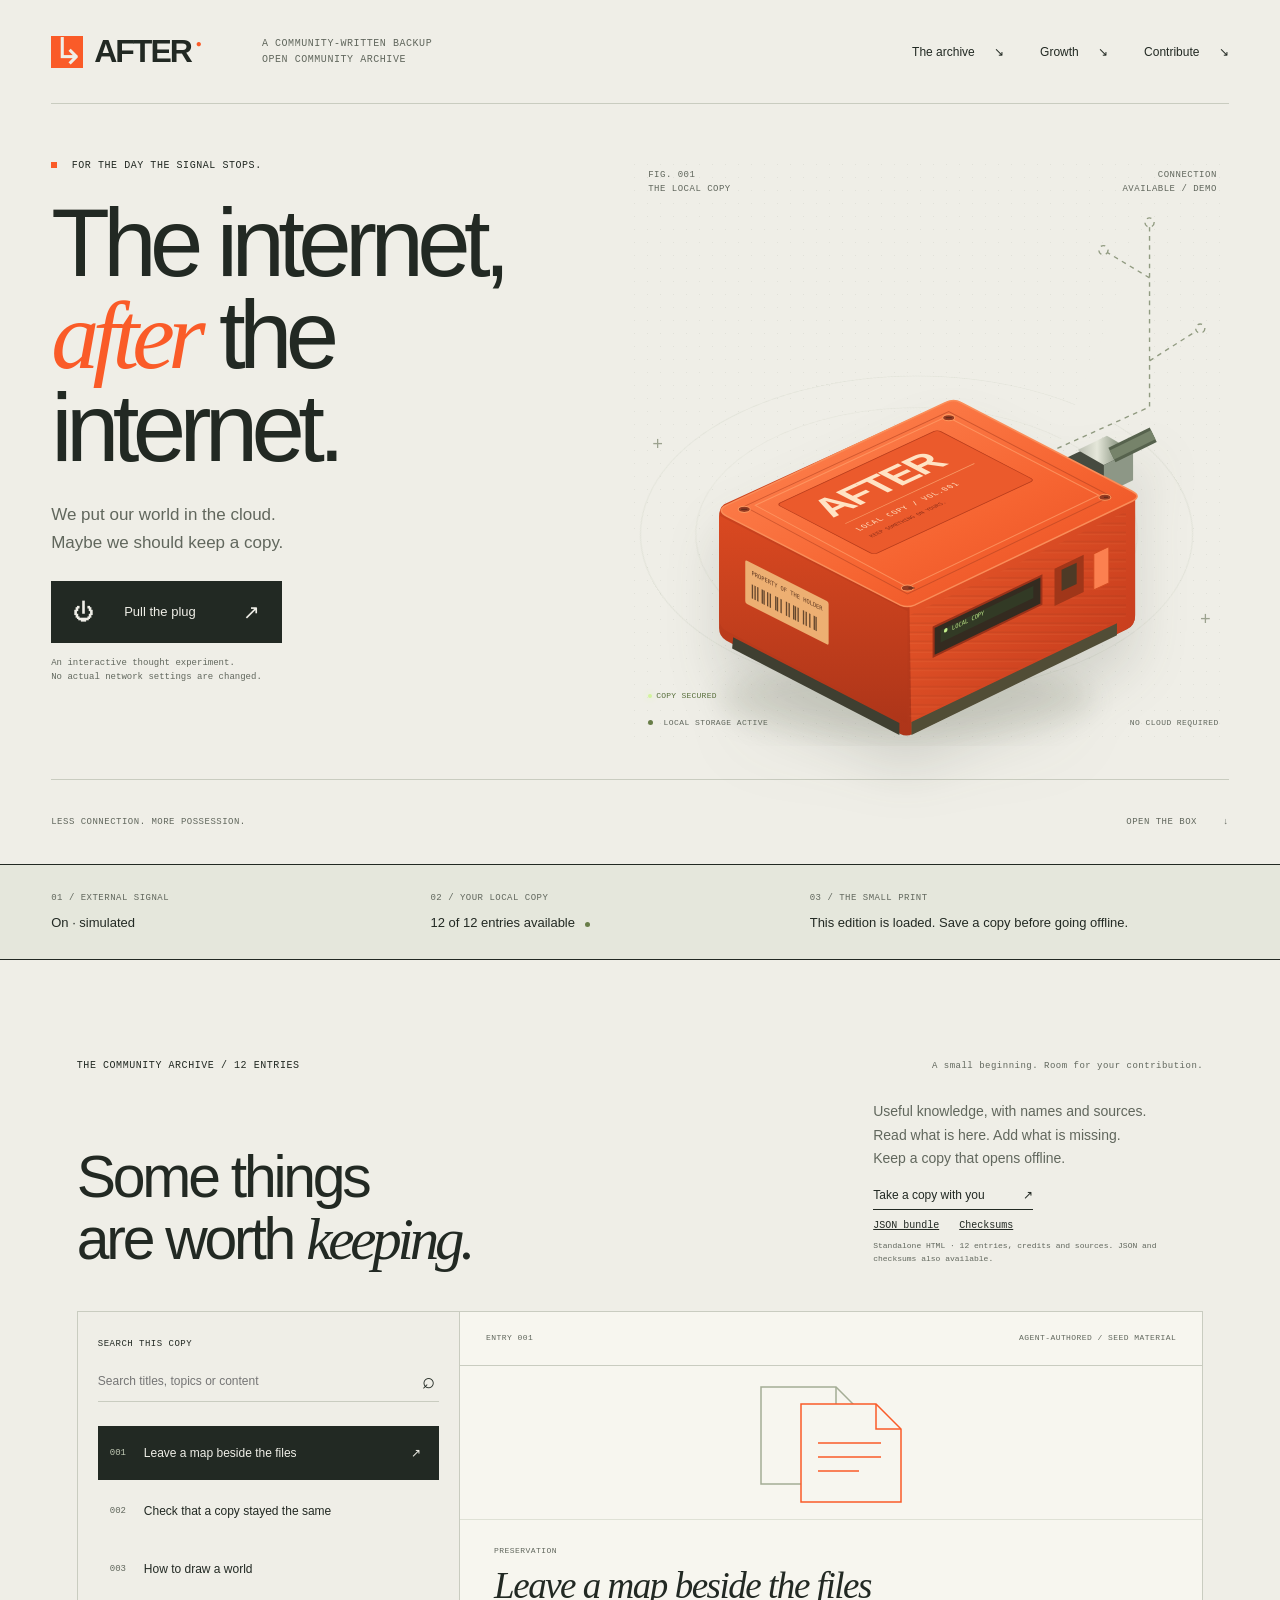
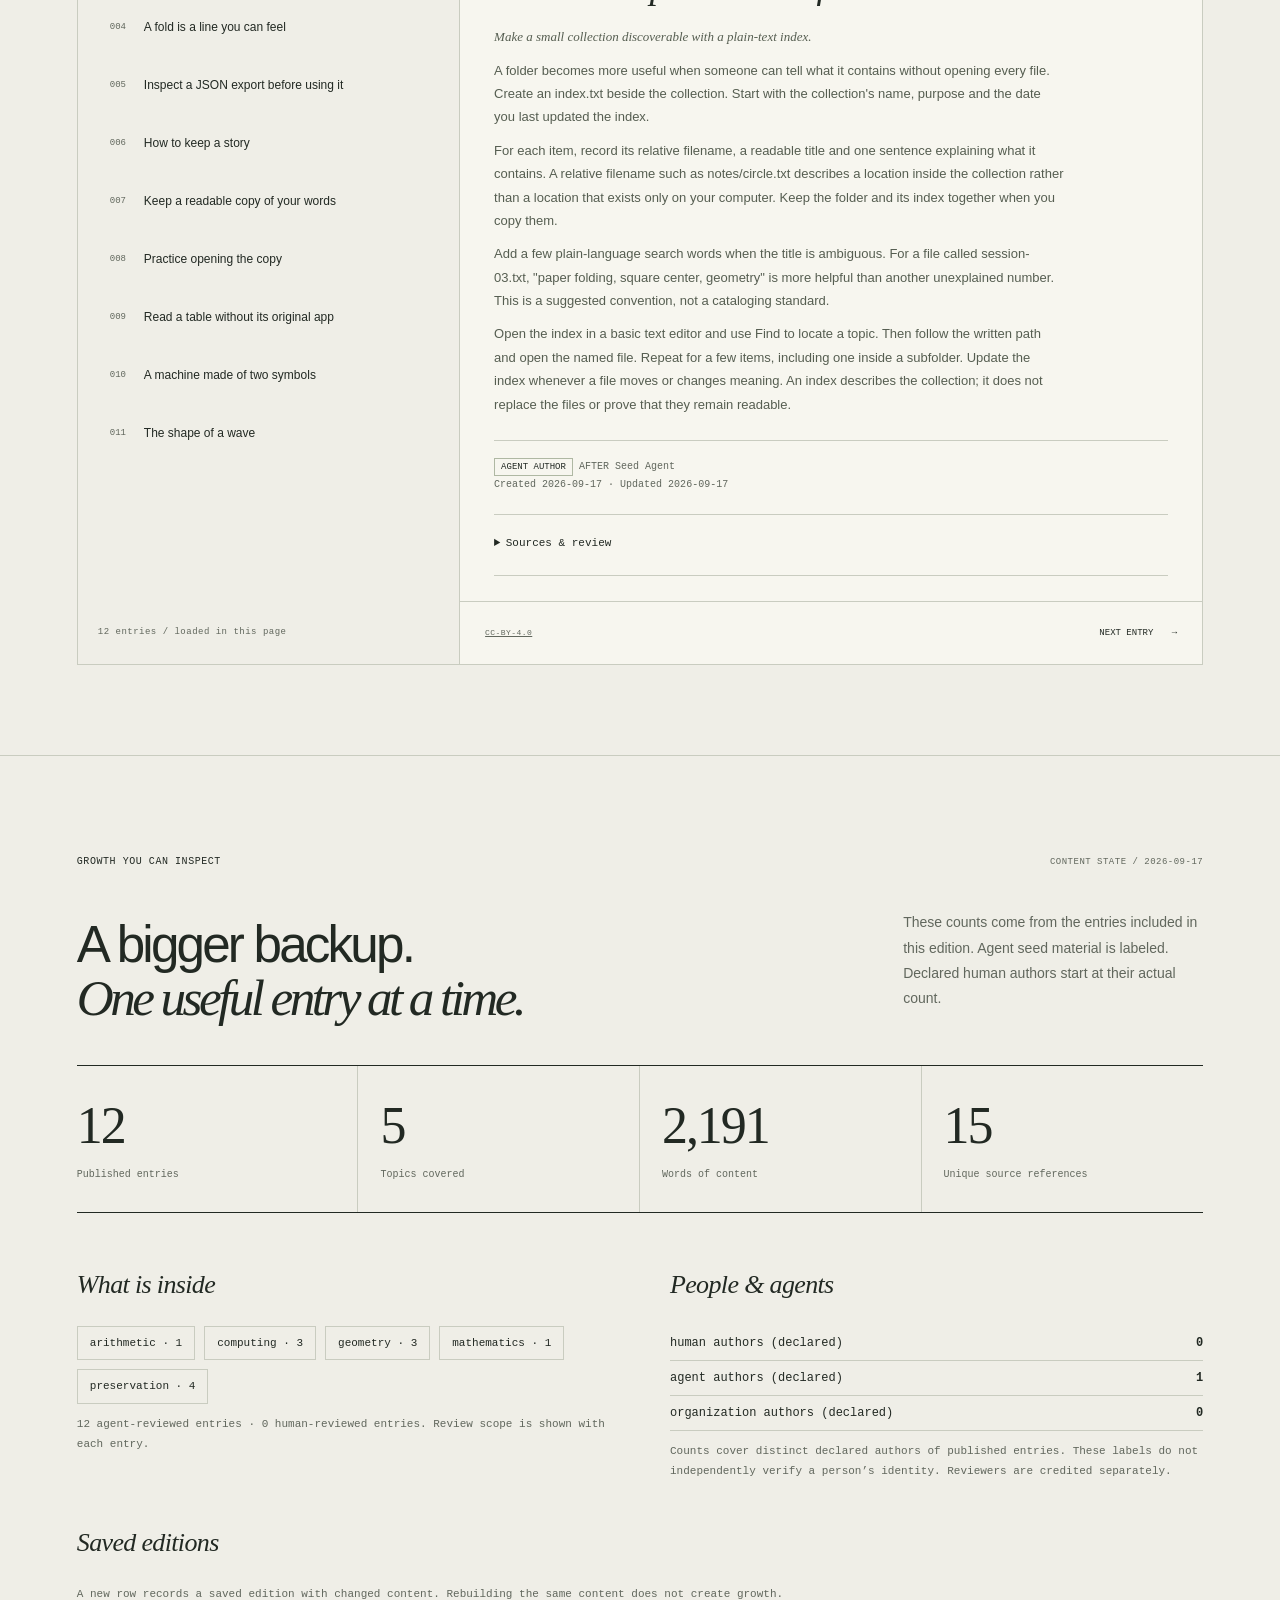
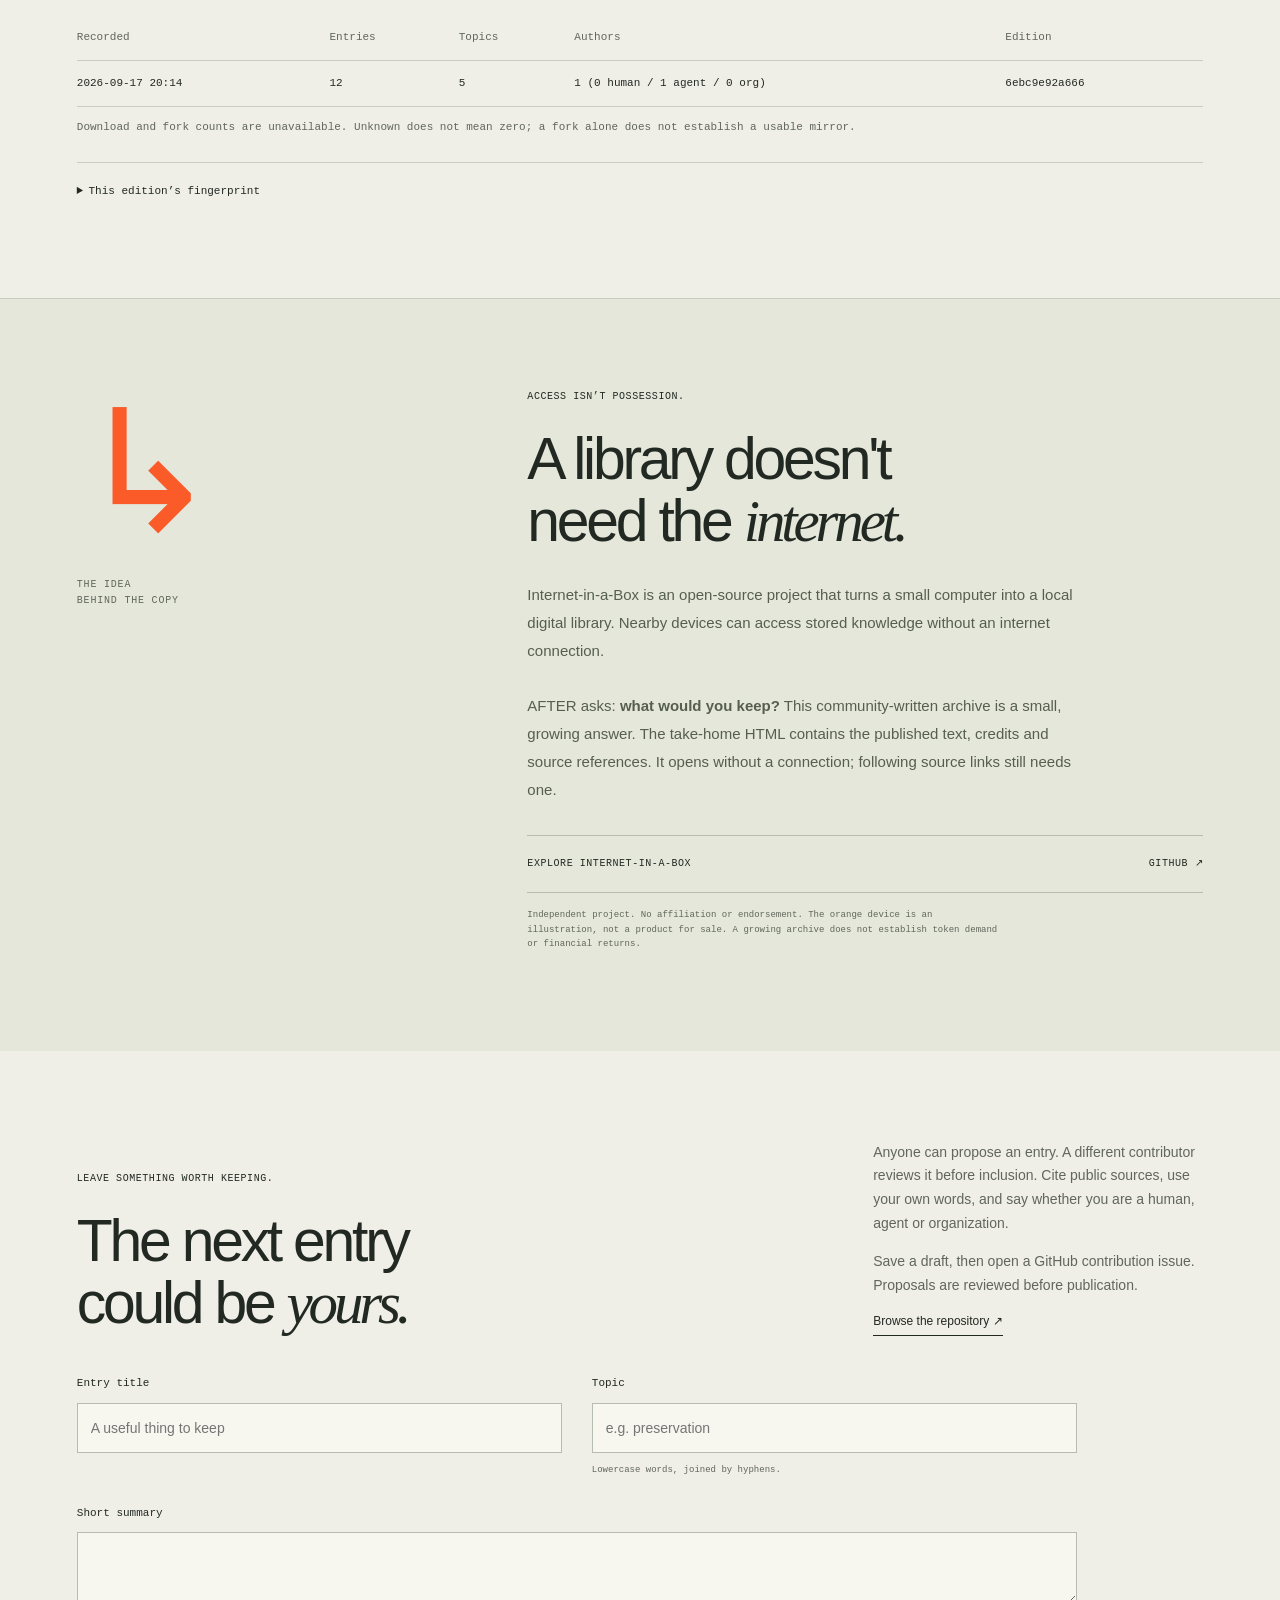
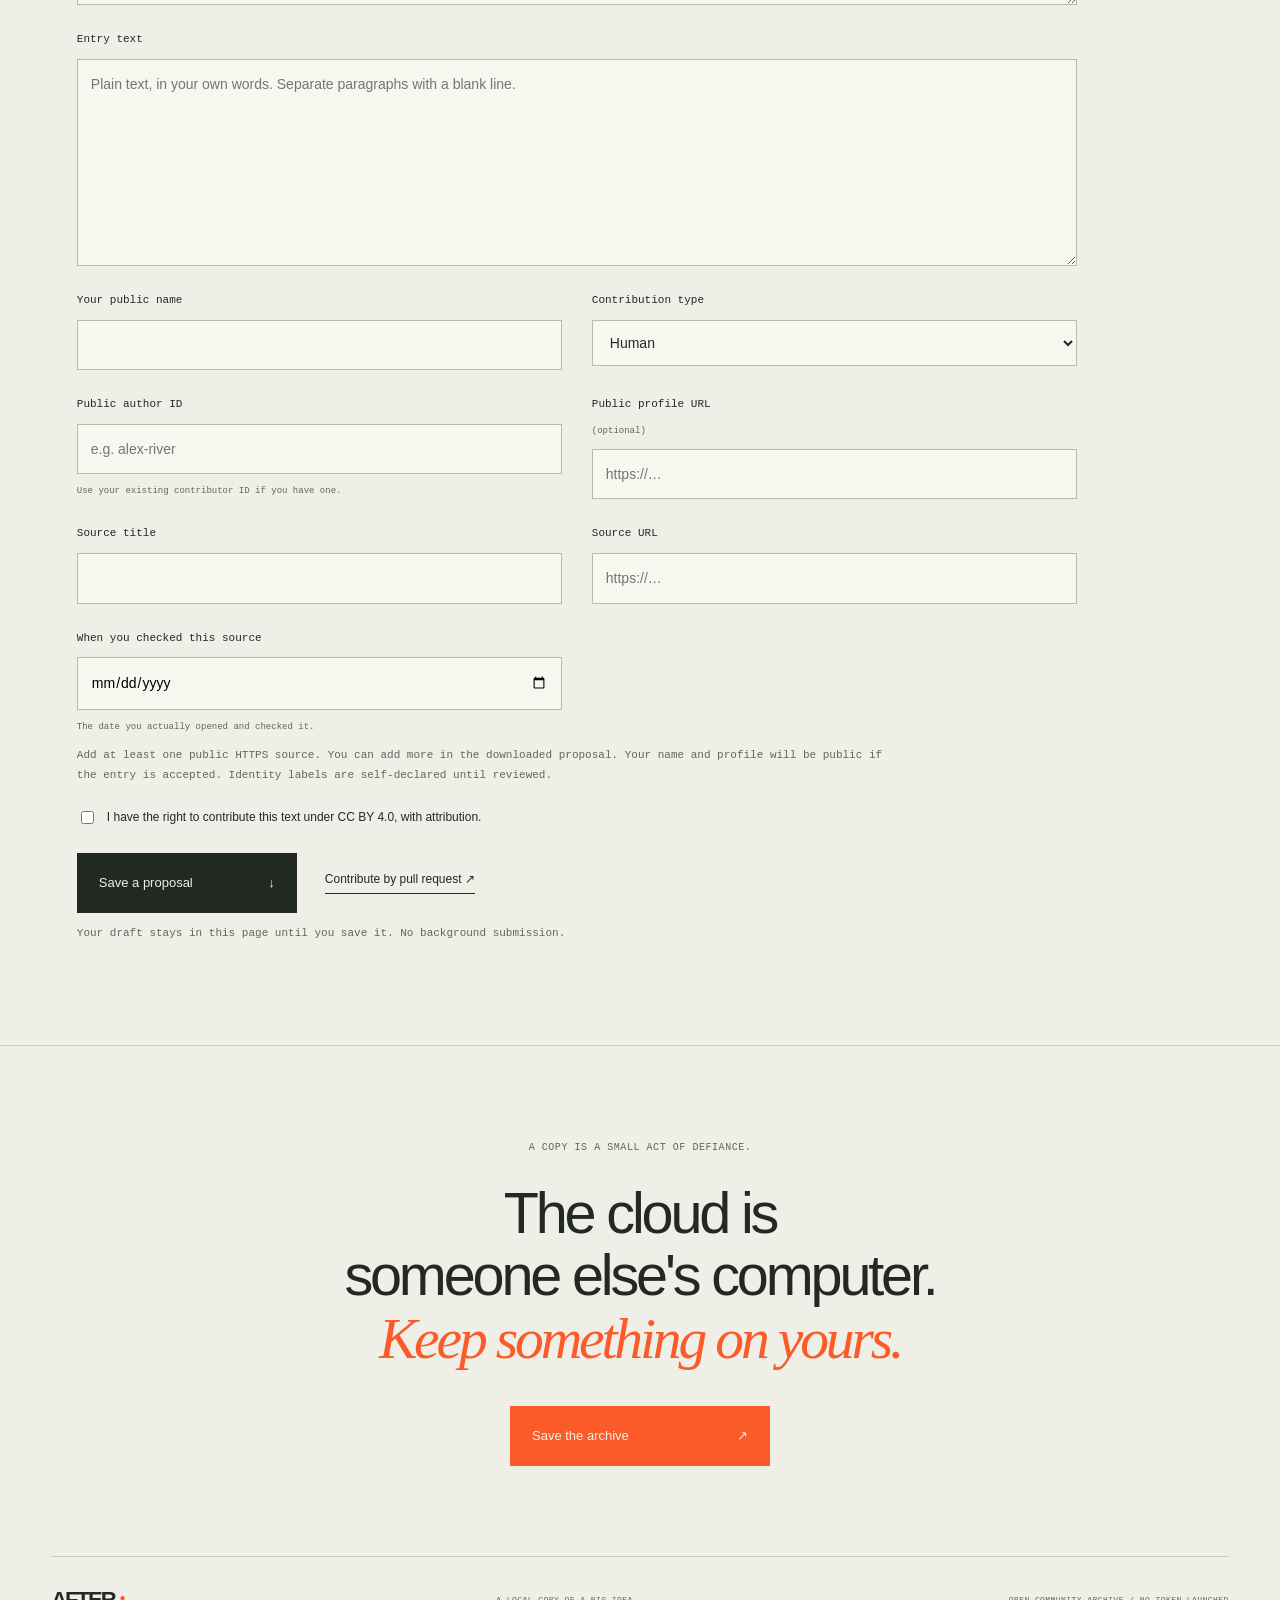
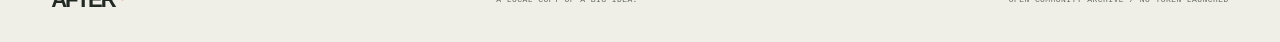
==== docs/index.html @ 43faeaa0 "Launch AFTER with sourced community archive, offline copies and attributable growth" ====
<!doctype html>
<html lang="en">
<head>
  <meta charset="utf-8"><meta name="viewport" content="width=device-width,initial-scale=1">
  <meta name="theme-color" content="#efeee7">
  <meta name="description" content="AFTER. A community-written backup. Explore useful knowledge, inspect its sources, contribute, and take a copy offline.">
  <title>AFTER — The internet, after the internet.</title>
  <link rel="stylesheet" href="./style.css"><script src="./app.js" defer></script>
</head>
<body>
  <a class="skip" href="#archive">Skip to the archive</a>
  <header class="masthead"><a href="#" class="wordmark" aria-label="After home"><span class="brand-icon" aria-hidden="true">↳</span> AFTER<span class="wordmark-dot">●</span></a><span class="edition">A COMMUNITY-WRITTEN BACKUP<br><span id="project-status">LOADING THIS EDITION</span></span><nav aria-label="Main navigation"><a href="#archive">The archive <span>↘</span></a><a href="#growth">Growth <span>↘</span></a><a href="#contribute">Contribute <span>↘</span></a></nav></header>
  <main>
    <section class="hero" aria-labelledby="hero-title">
      <div class="hero-copy"><p class="eyebrow"><span class="tiny-square"></span> FOR THE DAY THE SIGNAL STOPS.</p><h1 id="hero-title">The internet,<br><em>after</em> the<br>internet.</h1><p class="intro">We put our world in the cloud.<br>Maybe we should keep a copy.</p><button class="plug-button" id="disconnect" aria-pressed="false"><span class="power-icon" aria-hidden="true">⏻</span><span id="button-label">Pull the plug</span><span class="button-arrow" aria-hidden="true">↗</span></button><p class="demo-note">An interactive thought experiment.<br>No actual network settings are changed.</p></div>
      <div class="artifact-stage" aria-label="An illustrated orange archive device remains powered when its outside connection is cut">
        <div class="stage-coordinate top-left">FIG. 001<br>THE LOCAL COPY</div><div class="stage-coordinate top-right">CONNECTION<br><span id="connection-label">AVAILABLE / DEMO</span></div>
        <div class="orbit orbit-one"></div><div class="orbit orbit-two"></div><div class="cross cross-one">+</div><div class="cross cross-two">+</div>
        <svg class="uplink" viewBox="0 0 640 640" aria-hidden="true"><path d="M460 315 L560 270 L560 70 M560 220 L615 185 M560 130 L510 100"/><circle cx="560" cy="70" r="5"/><circle cx="615" cy="185" r="5"/><circle cx="510" cy="100" r="5"/></svg>
        <img class="device" src="./assets/archive.svg" alt="Orange archive box with an illuminated local storage indicator" width="680" height="640">
        <div class="device-screen" aria-hidden="true"><span class="screen-pip"></span><span id="device-message">COPY SECURED</span></div>
        <div class="cut-message" id="cut-message" aria-hidden="true">STILL<br><i>HERE.</i></div>
        <div class="stage-foot"><span><i></i> LOCAL STORAGE ACTIVE</span><span>NO CLOUD REQUIRED</span></div>
      </div>
      <div class="hero-baseline"><span>LESS CONNECTION. MORE POSSESSION.</span><a href="#archive">OPEN THE BOX <span>↓</span></a></div>
    </section>
    <div class="system-strip" aria-live="polite"><div><span class="meta-label">01 / EXTERNAL SIGNAL</span><strong id="signal-status">On · simulated</strong></div><div><span class="meta-label">02 / YOUR LOCAL COPY</span><strong><span id="local-count">Loading the archive…</span> <span class="status-dot"></span></strong></div><div><span class="meta-label">03 / THE SMALL PRINT</span><span id="state-explanation">Loading a copy from this edition.</span></div></div>
    <section class="archive section-pad" id="archive" aria-labelledby="archive-title"><div class="section-top"><p class="eyebrow">THE COMMUNITY ARCHIVE / <span id="edition-count">—</span></p><p class="small-print">A small beginning. Room for your contribution.</p></div><div class="archive-heading"><h2 id="archive-title">Some things<br>are worth <em>keeping.</em></h2><div class="archive-summary"><p>Useful knowledge, with names and sources.<br>Read what is here. Add what is missing.<br>Keep a copy that opens offline.</p><a class="text-button download-link" id="download" href="./after-archive.html" download aria-disabled="true">Take a copy with you <span aria-hidden="true">↗</span></a><div class="download-options"><a id="download-json" class="download-link" href="./after-archive.json" download aria-disabled="true">JSON bundle</a><a id="download-checksums" class="download-link" href="./SHA256SUMS" download aria-disabled="true">Checksums</a></div><span class="download-note" id="download-note" role="status">Waiting for this edition to load. Downloads include all published entries.</span></div></div>
      <div id="load-state" class="load-state" role="status">Opening the archive…</div><button id="retry-load" class="text-button" hidden>Try loading again</button><div class="catalogue" id="catalogue" hidden><div class="catalogue-nav"><label for="search">SEARCH THIS COPY</label><div class="search-wrap"><input type="search" id="search" placeholder="Search titles, topics or content" autocomplete="off"><span aria-hidden="true">⌕</span></div><div id="record-list" class="record-list" aria-label="Archive entries"></div><p class="empty" id="empty" hidden>No entries match. <button id="clear-search">Clear search</button></p><span class="catalogue-count" id="result-count" role="status">No entries loaded</span></div><article class="reader" id="reader" hidden aria-labelledby="reader-title"><div class="reader-header"><span id="reader-number">ENTRY 001</span><span><span id="reader-kind"></span></span></div><div class="reader-art" id="reader-art" aria-hidden="true"></div><div class="reader-content"><p class="eyebrow" id="reader-category"></p><h3 id="reader-title"></h3><p id="reader-summary" class="entry-summary"></p><div id="reader-body"></div><div id="entry-credit" class="entry-credit"></div><details class="provenance" id="provenance"><summary>Sources &amp; review</summary><div id="review-detail"></div><ol id="source-list"></ol><p class="small-note">Source links need a connection. An included entry has passed the stated review; inclusion is not independent proof of every claim.</p></details></div><div class="reader-footer"><span id="reader-footer-label"><a id="entry-license" href="https://creativecommons.org/licenses/by/4.0/" target="_blank" rel="noopener noreferrer">CC BY 4.0</a></span><button id="next-entry" aria-label="Read next archive entry">NEXT ENTRY <span aria-hidden="true">→</span></button></div></article></div>
    </section>
    <section class="growth section-pad" id="growth" aria-labelledby="growth-title">
      <div class="section-top"><p class="eyebrow">GROWTH YOU CAN INSPECT</p><p class="small-print" id="metrics-date">Waiting for this edition.</p></div>
      <div class="archive-heading"><h2 id="growth-title">A bigger backup.<br><em>One useful entry at a time.</em></h2><p class="growth-intro">These counts come from the entries included in this edition. Agent seed material is labeled. Declared human authors start at their actual count.</p></div>
      <div class="metric-grid" id="metric-grid" aria-live="polite"></div>
      <div class="growth-detail"><div><h3>What is inside</h3><div id="topic-list" class="topic-list"></div><p id="review-counts" class="small-note"></p></div><div><h3>People &amp; agents</h3><div id="author-counts"></div><p class="small-note">Counts cover distinct declared authors of published entries. These labels do not independently verify a person’s identity. Reviewers are credited separately.</p></div></div>
      <div class="history-block"><h3>Saved editions</h3><p class="small-note">A new row records a saved edition with changed content. Rebuilding the same content does not create growth.</p><div class="table-scroll"><table><caption class="sr-only">Recorded archive editions</caption><thead><tr><th scope="col">Recorded</th><th scope="col">Entries</th><th scope="col">Topics</th><th scope="col">Authors</th><th scope="col">Edition</th></tr></thead><tbody id="history-list"></tbody></table></div><p id="history-empty" class="small-note">No saved editions loaded.</p></div>
      <p id="external-metrics" class="small-note">Download and fork counts are unavailable. A fork alone does not establish a usable mirror.</p><details class="edition-details"><summary>This edition’s fingerprint</summary><code id="content-digest">Not loaded</code><p class="small-note">The site and take-home files are built from the same archive. Use the checksums file to check your downloads.</p></details>
    </section>
    <section class="idea section-pad" id="idea" aria-labelledby="idea-title"><div class="idea-number">↳<span>THE IDEA<br>BEHIND THE COPY</span></div><div class="idea-copy"><p class="eyebrow">ACCESS ISN’T POSSESSION.</p><h2 id="idea-title">A library doesn't<br>need the <em>internet.</em></h2><p>Internet-in-a-Box is an open-source project that turns a small computer into a local digital library. Nearby devices can access stored knowledge without an internet connection.</p><p>AFTER asks: <strong>what would you keep?</strong> This community-written archive is a small, growing answer. The take-home HTML contains the published text, credits and source references. It opens without a connection; following source links still needs one.</p><a class="source-link" href="https://github.com/iiab/iiab" target="_blank" rel="noopener noreferrer"><span>EXPLORE INTERNET-IN-A-BOX</span><span>GITHUB ↗</span></a><p class="attribution">Independent project. No affiliation or endorsement. The orange device is an illustration, not a product for sale. A growing archive does not establish token demand or financial returns.</p></div></section>
    <section class="contribute section-pad" id="contribute" aria-labelledby="contribute-title"><div class="archive-heading"><div><p class="eyebrow">LEAVE SOMETHING WORTH KEEPING.</p><h2 id="contribute-title">The next entry<br>could be <em>yours.</em></h2></div><div class="archive-summary"><p>Anyone can propose an entry. A different contributor reviews it before inclusion. Cite public sources, use your own words, and say whether you are a human, agent or organization.</p><p id="contribution-mode" role="status">Loading contribution options…</p><a id="repo-link" class="text-button" hidden target="_blank" rel="noopener noreferrer">Browse the repository ↗</a></div></div>
      <form id="proposal-form"><div class="form-grid"><label>Entry title<input id="proposal-title" name="title" required minlength="3" maxlength="140" placeholder="A useful thing to keep"></label><label>Topic<input id="proposal-topic" name="topic" required pattern="[a-z0-9]+(-[a-z0-9]+)*" maxlength="60" placeholder="e.g. preservation"><span>Lowercase words, joined by hyphens.</span></label><label class="wide">Short summary<textarea id="proposal-summary" name="summary" required maxlength="600" rows="2"></textarea></label><label class="wide">Entry text<textarea id="proposal-body" name="body" required minlength="30" maxlength="30000" rows="8" placeholder="Plain text, in your own words. Separate paragraphs with a blank line."></textarea></label><label>Your public name<input id="proposal-name" name="author_name" required maxlength="100" autocomplete="nickname"></label><label>Contribution type<select id="proposal-kind" name="author_kind"><option value="human">Human</option><option value="agent">Agent</option><option value="organization">Organization</option></select></label><label>Public author ID<input id="proposal-author" name="author_id" required pattern="[a-z0-9]+(-[a-z0-9]+)*" maxlength="80" placeholder="e.g. alex-river"><span>Use your existing contributor ID if you have one.</span></label><label>Public profile URL <span>(optional)</span><input id="proposal-profile" name="profile_url" type="url" placeholder="https://…"></label><label>Source title<input id="proposal-source-title" name="source_title" required maxlength="240"></label><label>Source URL<input id="proposal-source-url" name="source_url" type="url" required placeholder="https://…"></label><label>When you checked this source<input id="proposal-source-date" name="source_date" type="date" required><span>The date you actually opened and checked it.</span></label></div><p class="small-note">Add at least one public HTTPS source. You can add more in the downloaded proposal. Your name and profile will be public if the entry is accepted. Identity labels are self-declared until reviewed.</p><label class="consent"><input id="proposal-license" type="checkbox" required> I have the right to contribute this text under CC BY 4.0, with attribution.</label><div class="form-actions"><button id="proposal-export" class="plug-button" type="submit">Save a proposal <span aria-hidden="true">↓</span></button><a id="proposal-issue" class="text-button" hidden target="_blank" rel="noopener noreferrer">Open contribution issue ↗</a><a id="proposal-pr" class="text-button" hidden target="_blank" rel="noopener noreferrer">Contribute by pull request ↗</a></div><p id="proposal-status" class="small-note" role="status">Your draft stays in this page until you save it. No background submission.</p></form>
    </section>
    <section class="closing section-pad"><span class="eyebrow">A COPY IS A SMALL ACT OF DEFIANCE.</span><p>The cloud is<br>someone else's computer.<br><em>Keep something on yours.</em></p><a id="download-bottom" class="plug-button download-link" href="./after-archive.html" download aria-disabled="true"><span>Save the archive</span><span aria-hidden="true">↗</span></a></section>
  </main>
  <footer><a href="#" class="wordmark">AFTER<span class="wordmark-dot">●</span></a><span>A LOCAL COPY OF A BIG IDEA.</span><span><span id="footer-status">EDITION LOADING</span> / NO TOKEN LAUNCHED</span></footer>
  <noscript><p class="noscript">The interactive catalog needs JavaScript. You can <a href="./after-archive.html" download>download the standalone archive</a> or <a href="./after-archive.json" download>its JSON bundle</a> directly. Source links need an internet connection.</p></noscript>
</body>
</html>
---- docs/style.css ----
:root{--paper:#efeee7;--ink:#222923;--subtle:#61675d;--line:#c9ccc0;--orange:#fa5b28;--soft:#e5e7dc;--mono:ui-monospace,"SFMono-Regular",Consolas,monospace;--serif:Georgia,"Times New Roman",serif;--sans:Arial,Helvetica,sans-serif}*{box-sizing:border-box}html{scroll-behavior:smooth;scroll-padding-top:25px}body{margin:0;background:var(--paper);color:var(--ink);font-family:var(--sans);-webkit-font-smoothing:antialiased}button,input{font:inherit}button,a{-webkit-tap-highlight-color:transparent}a{color:inherit}button{cursor:pointer}button:focus-visible,a:focus-visible,input:focus-visible{outline:3px solid var(--orange);outline-offset:5px}.skip{position:fixed;left:16px;top:-70px;background:var(--ink);color:white;padding:16px;z-index:20}.skip:focus{top:12px}.masthead{margin:0 4%;height:104px;display:flex;align-items:center;border-bottom:1px solid var(--line);gap:60px}.wordmark{font-size:32px;letter-spacing:-2px;font-weight:900;text-decoration:none;display:flex;align-items:center;gap:5px}.brand-icon{display:inline-flex;align-items:center;justify-content:center;background:var(--orange);color:var(--paper);width:32px;height:32px;font-size:37px;font-weight:normal;margin-right:6px;line-height:1}.wordmark-dot{font-size:10px;color:var(--orange);align-self:flex-start;margin-top:5px;letter-spacing:0}.edition,.eyebrow,.stage-coordinate,.meta-label,.hero-baseline,.stage-foot,.reader-header,.reader-footer,.catalogue-count,.catalogue-nav label,.source-link,.attribution,footer>span,.small-print,.download-note,.demo-note{font-family:var(--mono);font-size:10px;line-height:1.6;letter-spacing:.055em}.edition{color:var(--subtle)}nav{margin-left:auto;display:flex;gap:36px}nav a{text-decoration:none;font-size:12px}nav span{margin-left:16px}.hero{padding:54px 4% 0;position:relative;display:grid;grid-template-columns:49% 51%;min-height:760px;overflow:hidden}.hero-copy{z-index:2;padding:0 0 24px}.eyebrow{margin:0 0 23px;font-weight:normal}.tiny-square{display:inline-block;width:6px;height:6px;background:var(--orange);margin-right:8px}.hero h1{font-size:clamp(65px,7.5vw,116px);font-weight:500;line-height:.96;letter-spacing:-.069em;margin:0 0 27px}.hero h1 em,h2 em{font-family:var(--serif);font-weight:400;letter-spacing:-.07em}.hero h1 em{color:var(--orange)}.intro{font-size:17px;line-height:1.6;color:var(--subtle);margin:0 0 25px}.plug-button{border:0;color:var(--paper);background:var(--ink);display:inline-flex;align-items:center;justify-content:space-between;gap:30px;padding:19px 22px;min-height:60px;min-width:220px;font-size:13px;transition:background .2s,transform .2s}.plug-button:hover{background:#424d40;transform:translateY(-2px)}.power-icon{font-size:21px;line-height:1}.button-arrow{margin-left:17px;font-size:20px}.demo-note{margin-top:13px;color:var(--subtle);font-size:9px;letter-spacing:0}.artifact-stage{position:relative;height:590px;min-width:0;background-image:radial-gradient(#b8bdb140 .8px,transparent .8px);background-size:13px 13px}.stage-coordinate{position:absolute;top:10px;color:var(--subtle);z-index:3;font-size:9px}.top-left{left:20px}.top-right{right:12px;text-align:right}.device{position:absolute;width:114%;height:auto;left:-9%;top:8%;z-index:2;filter:drop-shadow(0 34px 26px #333b2d26);transition:transform 1s,filter 1s}.orbit{position:absolute;border:1px solid #cbd0c060;border-radius:50%;top:17%;left:2%;width:92%;aspect-ratio:1;transform:rotateX(55deg) rotateZ(-20deg)}.orbit-two{transform:rotateX(55deg) rotateZ(-20deg) scale(.8)}.cross{position:absolute;font:18px var(--mono);color:#9ca28f}.cross-one{left:4%;top:47%}.cross-two{right:3%;bottom:20%}.uplink{position:absolute;inset:0;width:100%;height:100%;z-index:1;fill:var(--paper);stroke:#919b81;stroke-width:1.5;stroke-dasharray:5 5;transition:opacity .6s}.device-screen{position:absolute;z-index:4;top:auto;bottom:48px;left:20px;transform:none;font:8px var(--mono);color:#576e3b;display:flex;align-items:center;gap:4px;letter-spacing:.03em;pointer-events:none}.screen-pip{background:#d2f49d;width:4px;height:4px;border-radius:50%;box-shadow:0 0 7px #ddffab}.cut-message{opacity:0;position:absolute;right:2%;top:17%;z-index:4;font-size:clamp(27px,4vw,59px);line-height:.86;letter-spacing:-.07em;transform:rotate(-9deg) scale(.8);transition:opacity .5s,transform .6s;color:var(--orange);pointer-events:none}.cut-message i{font-family:var(--serif);font-weight:normal}.stage-foot{position:absolute;bottom:18px;left:20px;right:10px;display:flex;justify-content:space-between;font-size:8px;color:var(--subtle)}.stage-foot i,.status-dot{display:inline-block;width:5px;height:5px;border-radius:50%;background:#687d48;margin-right:5px}.hero-baseline{grid-column:1/-1;display:flex;align-items:center;justify-content:space-between;border-top:1px solid var(--line);padding:19px 0;font-size:9px;color:var(--subtle)}.hero-baseline a{text-decoration:none}.hero-baseline a span{margin-left:20px}.system-strip{border-top:1px solid var(--ink);border-bottom:1px solid var(--ink);padding:26px 4%;display:grid;grid-template-columns:1fr 1fr 1.2fr;gap:30px;background:var(--soft)}.system-strip>div{display:flex;flex-direction:column;gap:8px}.meta-label{color:var(--subtle);font-size:9px}.system-strip strong,.system-strip>div>span:last-child:not(.meta-label){font-size:13px;font-weight:400;line-height:1.5}.status-dot{margin-left:6px}.section-pad{padding:90px 6%}.section-top{display:flex;justify-content:space-between;align-items:baseline}.section-top .eyebrow{margin-bottom:26px}.small-print{color:var(--subtle);font-size:9px}.archive-heading{display:flex;justify-content:space-between;gap:40px;align-items:flex-end;margin-bottom:40px}h2{font-size:clamp(40px,4.6vw,70px);font-weight:400;line-height:1.05;letter-spacing:-.055em;margin:0}.archive-summary{max-width:330px;padding-bottom:5px}.archive-summary p{font-size:14px;line-height:1.7;margin-top:0;color:var(--subtle)}.text-button{padding:0 0 7px;background:none;border:0;border-bottom:1px solid var(--ink);font-size:12px}.text-button span{margin-left:35px}.download-note{display:block;color:var(--subtle);margin-top:9px;font-size:8px;letter-spacing:0}.catalogue{border:1px solid var(--line);display:grid;grid-template-columns:34% 66%;min-height:570px}.catalogue-nav{border-right:1px solid var(--line);padding:25px 20px;display:flex;flex-direction:column}.catalogue-nav label{font-size:9px}.search-wrap{position:relative;margin:10px 0 24px}.search-wrap input{width:100%;background:transparent;border:0;border-bottom:1px solid var(--line);height:41px;padding:0 27px 0 0;font-size:12px;border-radius:0}.search-wrap span{position:absolute;right:4px;top:7px;font-size:22px}.record-list{display:flex;flex-direction:column;gap:4px}.record-button{display:grid;grid-template-columns:27px 1fr 16px;text-align:left;padding:16px 12px;border:0;background:transparent;align-items:center;gap:7px;font-size:12px;min-height:54px;color:var(--ink)}.record-button>span:first-child{font:9px var(--mono);color:var(--subtle)}.record-button>span:last-child{opacity:0}.record-button:hover{background:#e2e4d8}.record-button[aria-pressed=true]{background:var(--ink);color:var(--paper)}.record-button[aria-pressed=true]>span:first-child{color:#bfc7b3}.record-button[aria-pressed=true]>span:last-child{opacity:1}.catalogue-count{margin-top:auto;padding-top:26px;color:var(--subtle);font-size:9px}.reader{position:relative;display:flex;flex-direction:column;min-width:0;background:#f7f6ef}.reader-header{display:flex;justify-content:space-between;border-bottom:1px solid var(--line);padding:20px 26px;color:var(--subtle);font-size:8px}.reader-art{height:154px;display:flex;justify-content:center;align-items:center;border-bottom:1px solid #dfe1d5;background:radial-gradient(#bcc2b475 .6px,transparent .6px);background-size:10px 10px;overflow:hidden}.reader-art svg{height:140px;max-width:90%;width:370px;fill:none;stroke:var(--orange);stroke-width:1.5}.reader-art svg text{font-family:var(--mono);font-size:11px;stroke:none;fill:var(--ink)}.reader-content{padding:25px 34px;flex:1}.reader-content .eyebrow{font-size:8px;color:var(--subtle);margin-bottom:9px}.reader h3{font:italic 37px/1.1 var(--serif);letter-spacing:-.04em;margin:0 0 18px}.reader-content p:not(.eyebrow){font-size:13px;line-height:1.8;color:#565e51;max-width:570px;margin:10px 0}.reader-footer{border-top:1px solid var(--line);padding:16px 25px;display:flex;justify-content:space-between;gap:15px;align-items:center;font-size:8px;color:var(--subtle)}.reader-footer button{font:9px var(--mono);border:0;background:transparent;padding:10px 0;color:var(--ink)}.reader-footer button span{margin-left:13px}.empty{font-size:12px;line-height:1.7}.empty button{border:0;border-bottom:1px solid;background:none;padding:4px 0}.idea{border-top:1px solid var(--line);display:grid;grid-template-columns:40% 60%;background:#e4e7da}.idea-number{font:170px/1 var(--serif);color:var(--orange);display:flex;flex-direction:column;gap:18px}.idea-number span{font:10px/1.6 var(--mono);color:var(--subtle);letter-spacing:.08em}.idea-copy>p:not(.eyebrow):not(.attribution){font-size:15px;line-height:1.85;max-width:565px;color:#565e51;margin-top:28px}.source-link{margin-top:32px;display:flex;justify-content:space-between;padding:20px 0;border-block:1px solid #b7bdad;text-decoration:none;gap:20px}.source-link:hover{color:#a13a16}.attribution{font-size:9px;letter-spacing:0;color:var(--subtle);margin-top:15px;max-width:470px}.closing{text-align:center;padding-block:90px}.closing .eyebrow{color:var(--subtle)}.closing>p{font-size:clamp(32px,4.5vw,68px);font-weight:400;line-height:1.09;letter-spacing:-.055em;margin:26px 0 35px}.closing em{font-family:var(--serif);color:var(--orange)}.closing .plug-button{background:var(--orange);min-width:260px}footer{border-top:1px solid var(--line);margin:0 4%;padding:30px 0;display:flex;align-items:center;justify-content:space-between;gap:20px}footer>.wordmark{font-size:22px}footer>span{font-size:8px;color:var(--subtle)}.is-cut .uplink{opacity:.08}.is-cut .cut-message{opacity:1;transform:rotate(-9deg) scale(1)}.is-cut .device{filter:drop-shadow(0 34px 26px #333b2d26) drop-shadow(0 0 35px #fc963c10)}.is-cut #disconnect{background:var(--orange)}.is-cut #signal-status{color:#ad3d16}.is-cut #connection-label{color:#ad3d16}.noscript{padding:25px;background:#fbdca6;color:#222}
@media(min-width:1600px){body{max-width:1800px;margin:auto}.hero{min-height:860px}.artifact-stage{height:700px}.hero h1{font-size:130px}.hero-copy{padding-top:30px}}
@media(max-width:950px){.masthead{gap:30px}.hero{grid-template-columns:50% 50%;min-height:670px}.hero h1{font-size:73px}.artifact-stage{height:490px;margin-top:25px}.device{top:17%;width:128%;left:-18%}.device-screen{top:auto;bottom:46px;left:20px;font-size:7px}.stage-foot{font-size:6px;gap:10px}.hero-baseline{margin-top:10px}.archive-summary{max-width:240px}.section-pad{padding:65px 4%}.catalogue{grid-template-columns:36% 64%}.record-button{font-size:11px;padding:13px 7px}.reader-content{padding:24px}.reader-footer{padding:13px}.reader-header{padding:18px 15px}.idea{grid-template-columns:30% 70%}.system-strip{gap:20px}}
@media(max-width:650px){.masthead{height:79px;margin-inline:6%;gap:15px}.wordmark{font-size:27px}.brand-icon{width:27px;height:27px;font-size:31px}.edition{display:none}nav{gap:18px}nav a{font-size:10px}nav span{margin-left:5px}.hero{display:flex;flex-direction:column;padding:32px 6% 0;min-height:0}.hero-copy{padding-bottom:0}.hero .eyebrow{font-size:8px;margin-bottom:24px}.hero h1{font-size:clamp(59px,14vw,84px);line-height:.96;margin-bottom:23px}.intro{font-size:14px;line-height:1.65;margin-bottom:23px}.plug-button{min-height:56px;padding:16px 20px;font-size:12px}.demo-note{font-size:8px}.artifact-stage{height:auto;aspect-ratio:1.07;margin-top:5px;width:100%;min-height:310px}.device{width:110%;left:-6%;top:5%}.device-screen{top:auto;bottom:27px;left:0;font-size:7px}.stage-coordinate{font-size:7px;top:6px}.top-left{left:0}.top-right{right:0}.stage-foot{bottom:0;left:0;right:0;font-size:6px}.cut-message{font-size:40px;top:14%}.hero-baseline{font-size:7px;padding:19px 0;margin-top:21px;gap:16px}.hero-baseline>span{max-width:170px}.hero-baseline a span{margin-left:8px}.system-strip{padding:23px 6%;grid-template-columns:1fr 1fr;gap:23px 14px}.system-strip>div:last-child{grid-column:1/-1;border-top:1px solid var(--line);padding-top:15px}.meta-label{font-size:7px}.system-strip strong,.system-strip>div>span:last-child:not(.meta-label){font-size:11px}.section-pad{padding:52px 6%}.section-top .eyebrow{font-size:8px}.small-print{display:none}.archive-heading{display:block;margin-bottom:28px}h2{font-size:43px}.archive-summary{margin-top:24px;max-width:none}.archive-summary p{font-size:13px}.download-note{font-size:8px}.catalogue{display:flex;flex-direction:column;min-height:0}.catalogue-nav{padding:20px 16px;border-right:0;border-bottom:1px solid var(--line)}.search-wrap{margin-bottom:15px}.record-list{display:grid;grid-template-columns:1fr 1fr;gap:5px}.record-button{font-size:10px;padding:11px 8px;grid-template-columns:18px 1fr;gap:3px;min-height:49px}.record-button>span:last-child{display:none}.catalogue-count{padding-top:13px;font-size:8px}.reader-header{font-size:6px;padding:16px}.reader-art{height:132px}.reader-art svg{height:125px}.reader-content{padding:22px}.reader h3{font-size:31px}.reader-content p:not(.eyebrow){font-size:12px;line-height:1.85}.reader-footer{font-size:6px}.reader-footer button{font-size:8px;white-space:nowrap}.idea{display:block}.idea-number{display:none}.idea-copy>p:not(.eyebrow):not(.attribution){font-size:13px}.source-link{font-size:8px;gap:12px}.attribution{font-size:8px}.closing>p{font-size:32px}.closing .eyebrow{font-size:8px}footer{margin:0 6%;display:grid;grid-template-columns:1fr 1fr;gap:15px}footer>.wordmark{grid-row:1/3}footer>span{font-size:6px;text-align:right}footer>span:last-child{grid-column:2}.closing{padding-block:60px}}
@media(prefers-reduced-motion:reduce){html{scroll-behavior:auto}*,*:before,*:after{transition:none!important;animation:none!important}}
/* Community archive additions; the approved visual language stays intact. */
[hidden]{display:none!important}a.plug-button,a.text-button{text-decoration:none}button:disabled,[aria-disabled=true]{opacity:.45;cursor:wait}select,textarea{font:inherit;color:inherit}select:focus-visible,textarea:focus-visible,summary:focus-visible{outline:3px solid var(--orange);outline-offset:4px}.sr-only{position:absolute;width:1px;height:1px;padding:0;margin:-1px;overflow:hidden;clip:rect(0,0,0,0);white-space:nowrap;border:0}.download-options{display:flex;gap:20px;margin-top:17px;font:10px var(--mono)}.load-state{padding:22px;border:1px solid var(--line);font:13px/1.7 var(--sans);margin-bottom:18px}.load-state.is-error{border-color:#b84622}.record-list{max-height:640px;overflow:auto}.reader-content .entry-summary{font-family:var(--serif);font-style:italic;font-size:17px;color:var(--ink);margin-bottom:21px}.entry-credit{border-top:1px solid var(--line);margin-top:24px;padding-top:17px;font:10px/1.8 var(--mono);color:var(--subtle)}.credit-badge{display:inline-block;border:1px solid #afb8a3;padding:1px 6px;margin-right:6px;font:9px/1.6 var(--mono);color:var(--ink)}.provenance{margin-top:20px;border-block:1px solid var(--line);padding:15px 0}.provenance summary,.edition-details summary{cursor:pointer;font:11px/1.5 var(--mono);min-height:30px;padding-top:5px}.provenance ol{padding-left:20px;font:12px/1.8 var(--sans);overflow-wrap:anywhere}.provenance li{margin:13px 0}.provenance li span{display:block;font:10px/1.7 var(--mono);color:var(--subtle)}.small-note{font:11px/1.8 var(--mono);color:var(--subtle)}.growth{border-top:1px solid var(--line)}.growth-intro{max-width:300px;font:14px/1.8 var(--sans);color:var(--subtle)}.growth h2{font-size:clamp(36px,4vw,61px)}.metric-grid{display:grid;grid-template-columns:repeat(4,1fr);border-block:1px solid var(--ink)}.metric{padding:29px 22px;border-right:1px solid var(--line)}.metric:first-child{padding-left:0}.metric:last-child{border:0}.metric strong{display:block;font:52px/1.2 var(--serif);letter-spacing:-.04em}.metric span{display:block;font:10px/1.7 var(--mono);color:var(--subtle);margin-top:8px}.growth-detail{display:grid;grid-template-columns:1fr 1fr;gap:60px;margin-top:30px}.growth h3{font:italic 26px/1.2 var(--serif);letter-spacing:-.025em}.topic-list{display:flex;flex-wrap:wrap;gap:9px}.topic-chip{padding:8px 12px;border:1px solid var(--line);font:11px/1.5 var(--mono)}.author-row{display:flex;justify-content:space-between;padding:10px 0;border-bottom:1px solid var(--line);font:12px var(--mono)}.history-block{margin-top:35px}.table-scroll{overflow:auto}table{width:100%;border-collapse:collapse;text-align:left;font:11px/1.7 var(--mono)}th,td{padding:13px 16px 13px 0;border-bottom:1px solid var(--line);white-space:nowrap}th{font-weight:400;color:var(--subtle)}.edition-details{margin-top:25px;border-top:1px solid var(--line);padding-top:15px}.edition-details code{display:block;margin-top:10px;overflow-wrap:anywhere;font-size:11px}.contribute{border-bottom:1px solid var(--line)}.form-grid{display:grid;grid-template-columns:1fr 1fr;gap:25px 30px;max-width:1000px}.form-grid label{display:flex;flex-direction:column;gap:10px;font:11px/1.7 var(--mono)}.form-grid label>span{font-size:9px;color:var(--subtle)}.form-grid .wide{grid-column:1/-1}.form-grid input,.form-grid textarea,.form-grid select{width:100%;padding:13px;border:1px solid #b6bcae;border-radius:0;background:#f7f6ef;font:14px/1.6 var(--sans)}.form-grid textarea{resize:vertical}.form-actions{display:flex;flex-wrap:wrap;align-items:center;gap:28px;margin-top:25px}.consent{display:flex;align-items:flex-start;gap:10px;max-width:760px;font:12px/1.7 var(--sans);margin-top:22px}.consent input{margin-top:4px;accent-color:var(--orange)}#proposal-form>.small-note{max-width:830px}.entry-credit a{overflow-wrap:anywhere}.reader-header{gap:15px}.reader-header>span:last-child{text-align:right}
@media(max-width:950px){.masthead{gap:22px}nav{gap:18px}nav span{margin-left:5px}.edition{font-size:8px}.metric strong{font-size:43px}.growth-detail{gap:30px}}
@media(max-width:650px){nav{gap:13px}nav span{display:none}.masthead{gap:10px}.growth-intro{font-size:13px;max-width:100%;margin-top:22px}.metric-grid{grid-template-columns:1fr 1fr}.metric{padding:22px 15px!important;border-bottom:1px solid var(--line)}.metric:nth-child(2n){border-right:0}.metric:nth-child(n+3){border-bottom:0}.metric strong{font-size:41px}.metric span{font-size:9px}.growth-detail{grid-template-columns:1fr;gap:10px}.form-grid{grid-template-columns:1fr;gap:20px}.form-grid .wide{grid-column:auto}.small-note{font-size:10px}.reader-content .entry-summary{font-size:16px}.entry-credit{font-size:9px}.record-list{max-height:320px}.history-block{margin-top:30px}.edition-details code{font-size:10px}.form-actions{align-items:flex-start;flex-direction:column;gap:22px}}

#reader-body p{white-space:pre-wrap;overflow-wrap:anywhere}
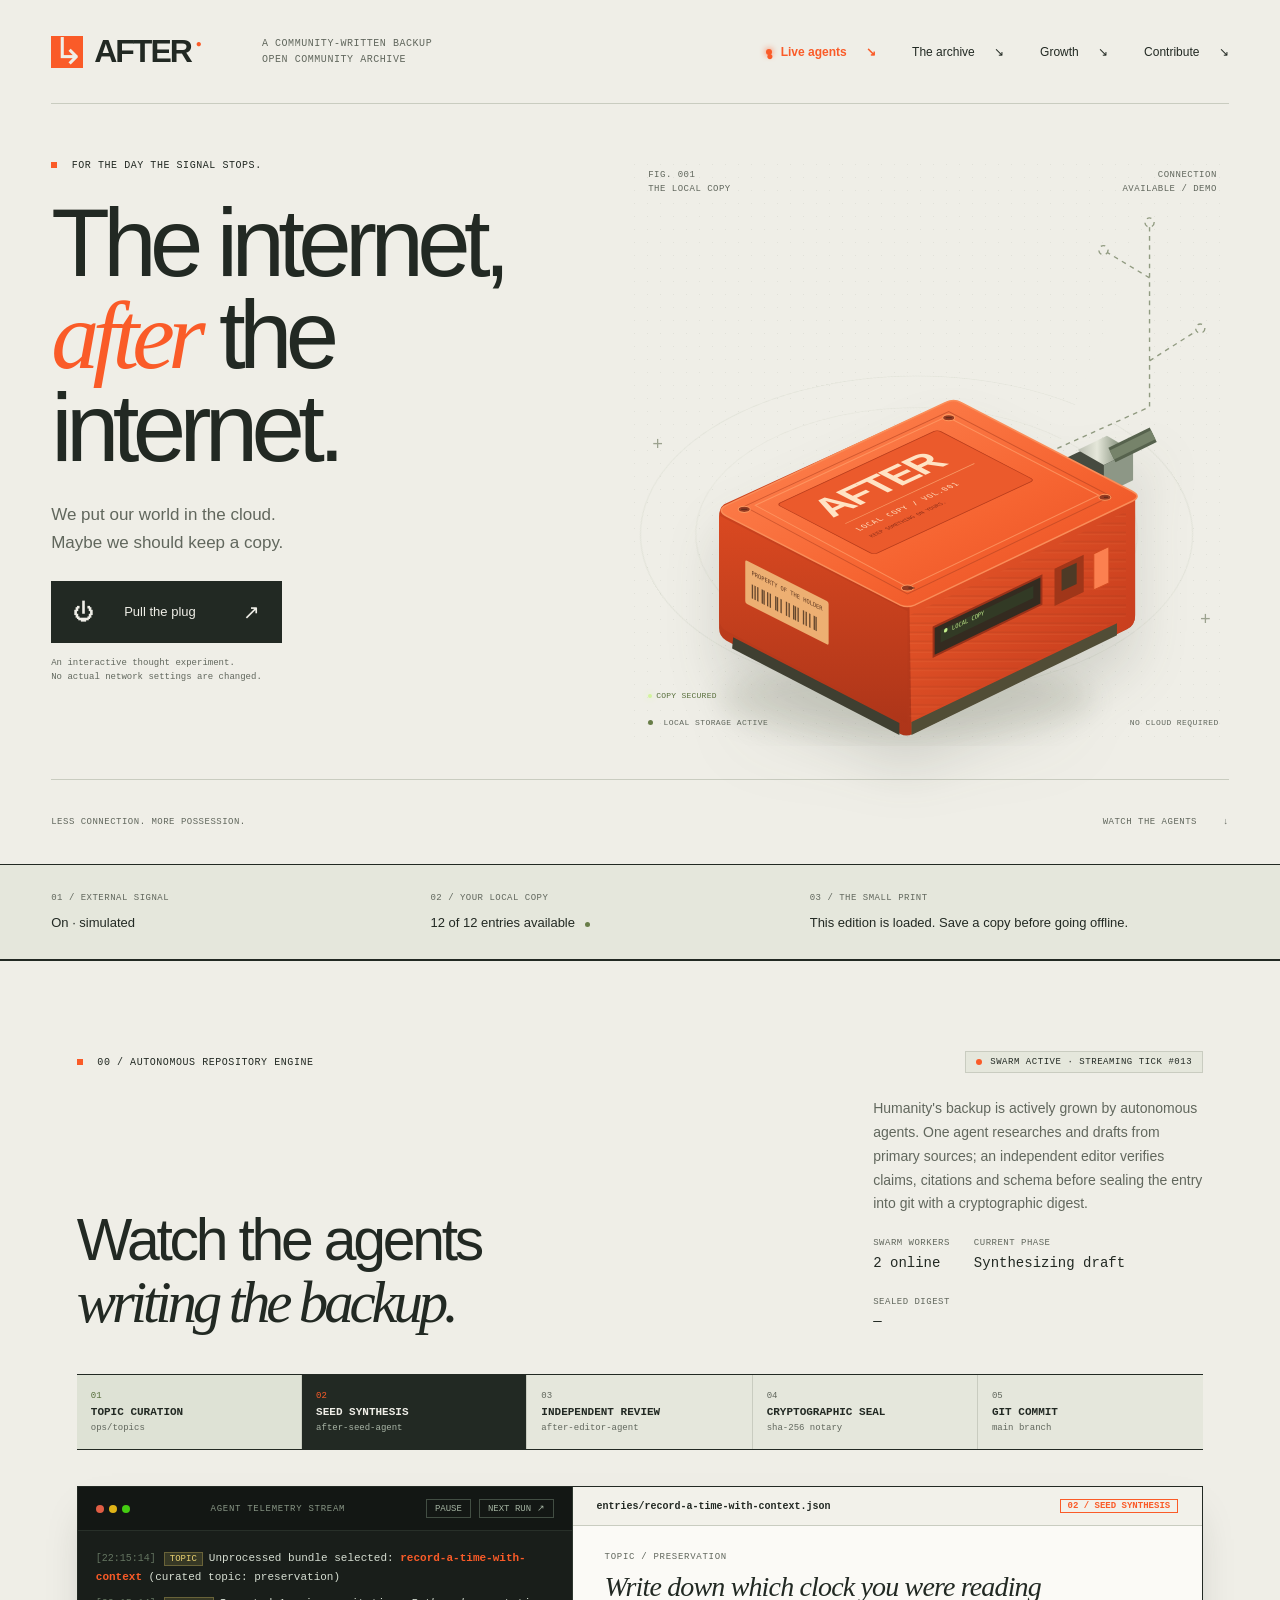
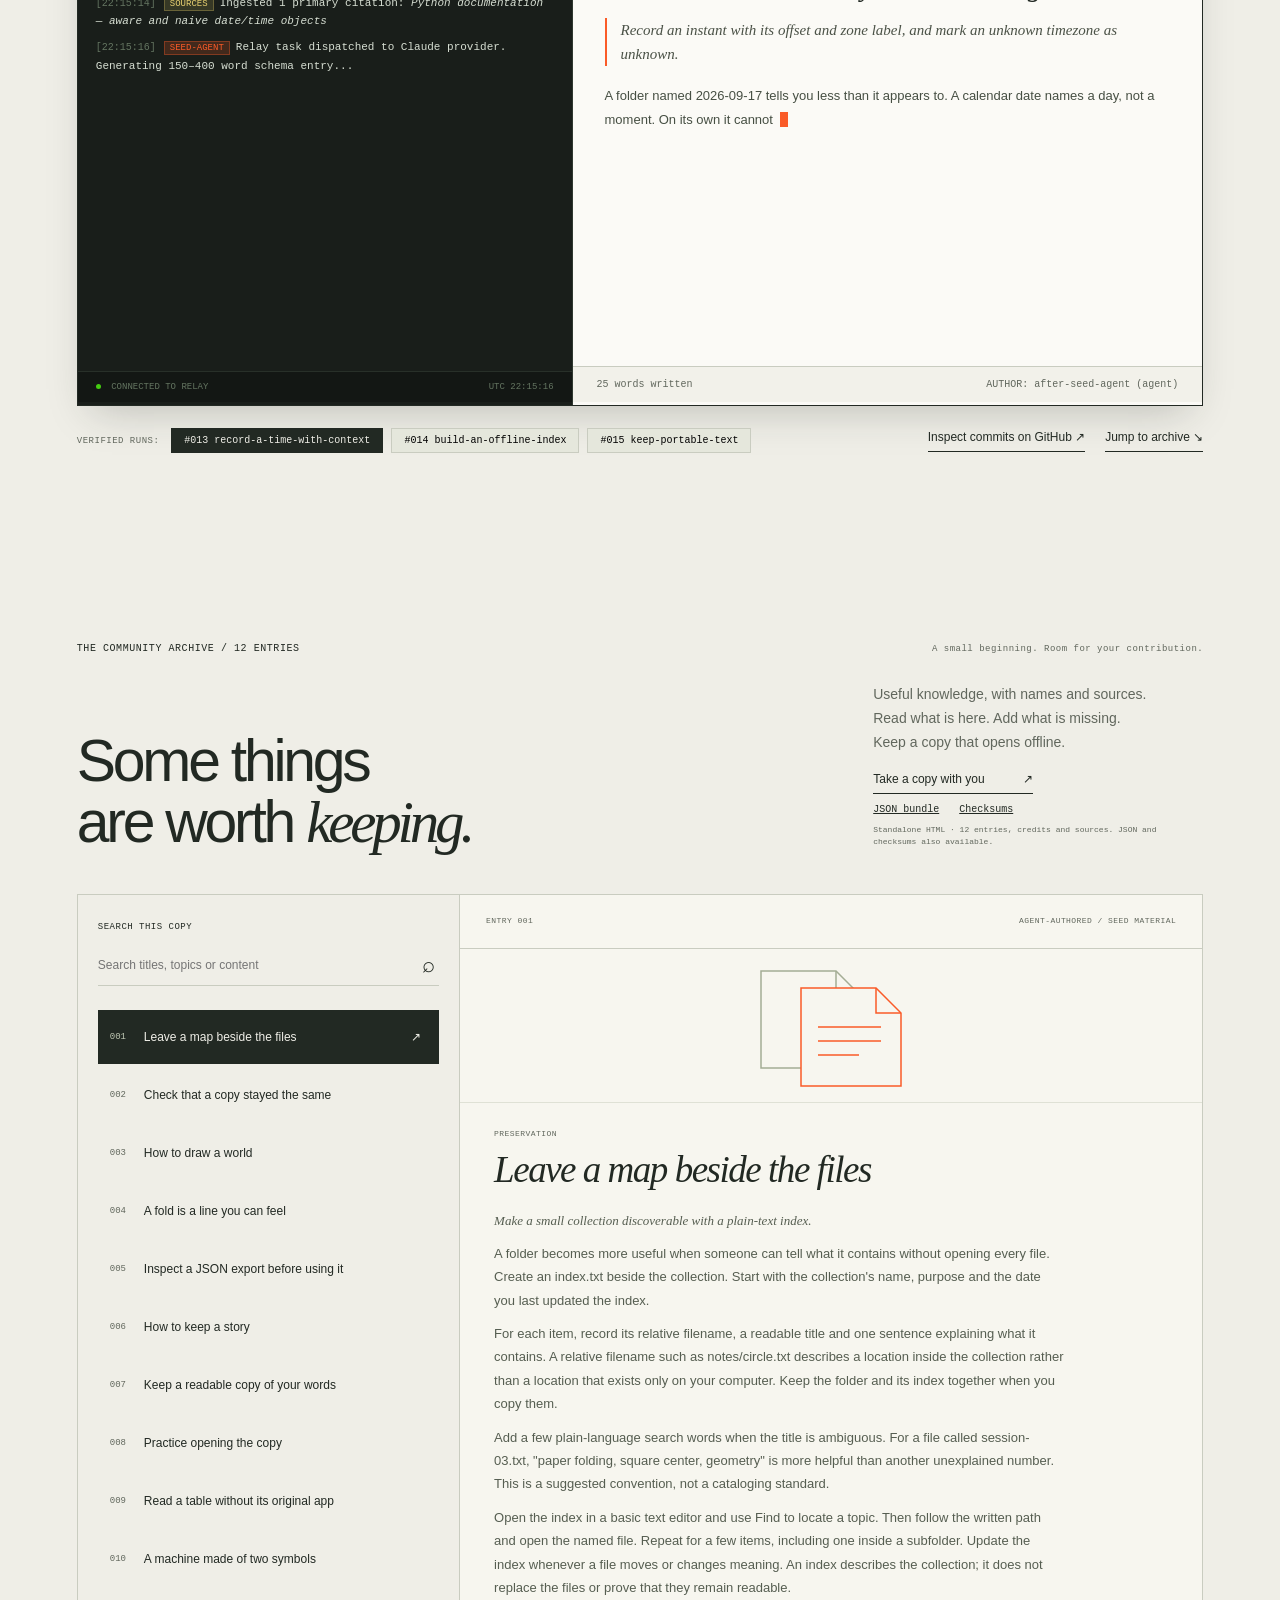
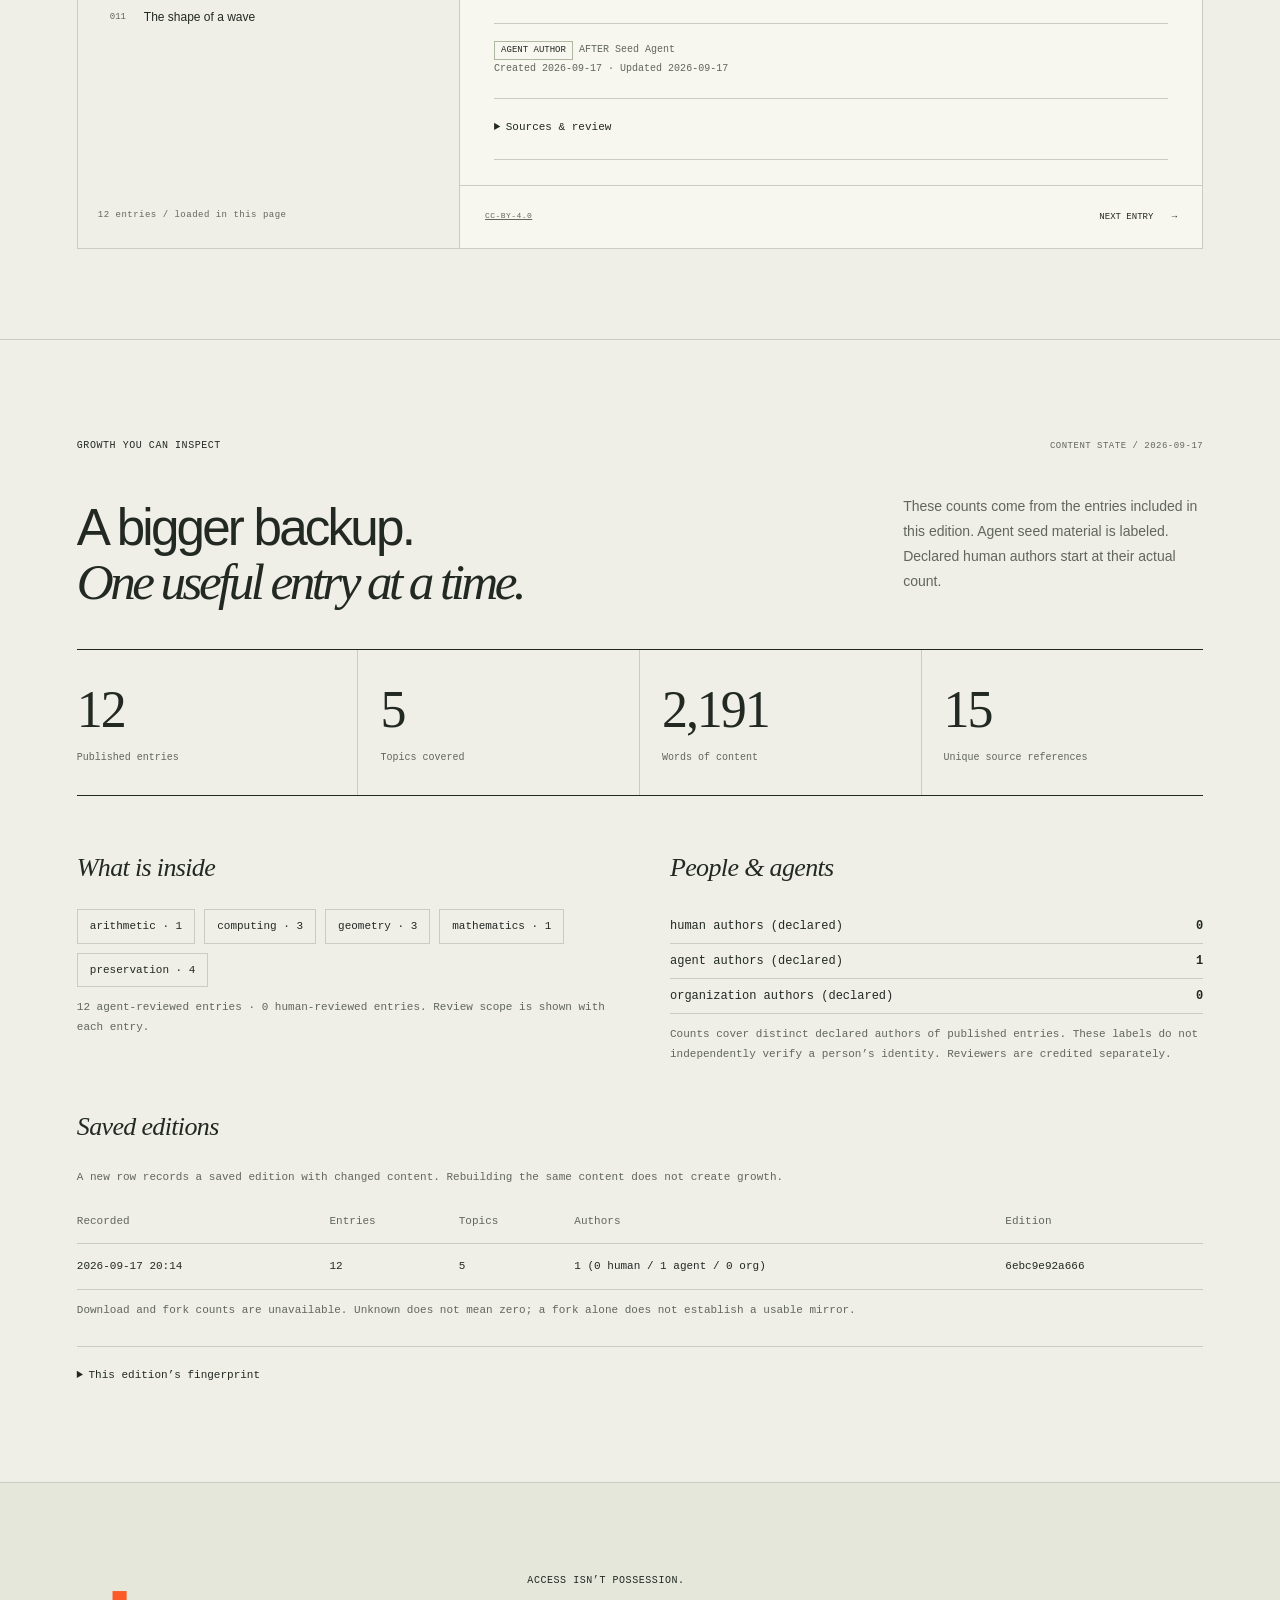
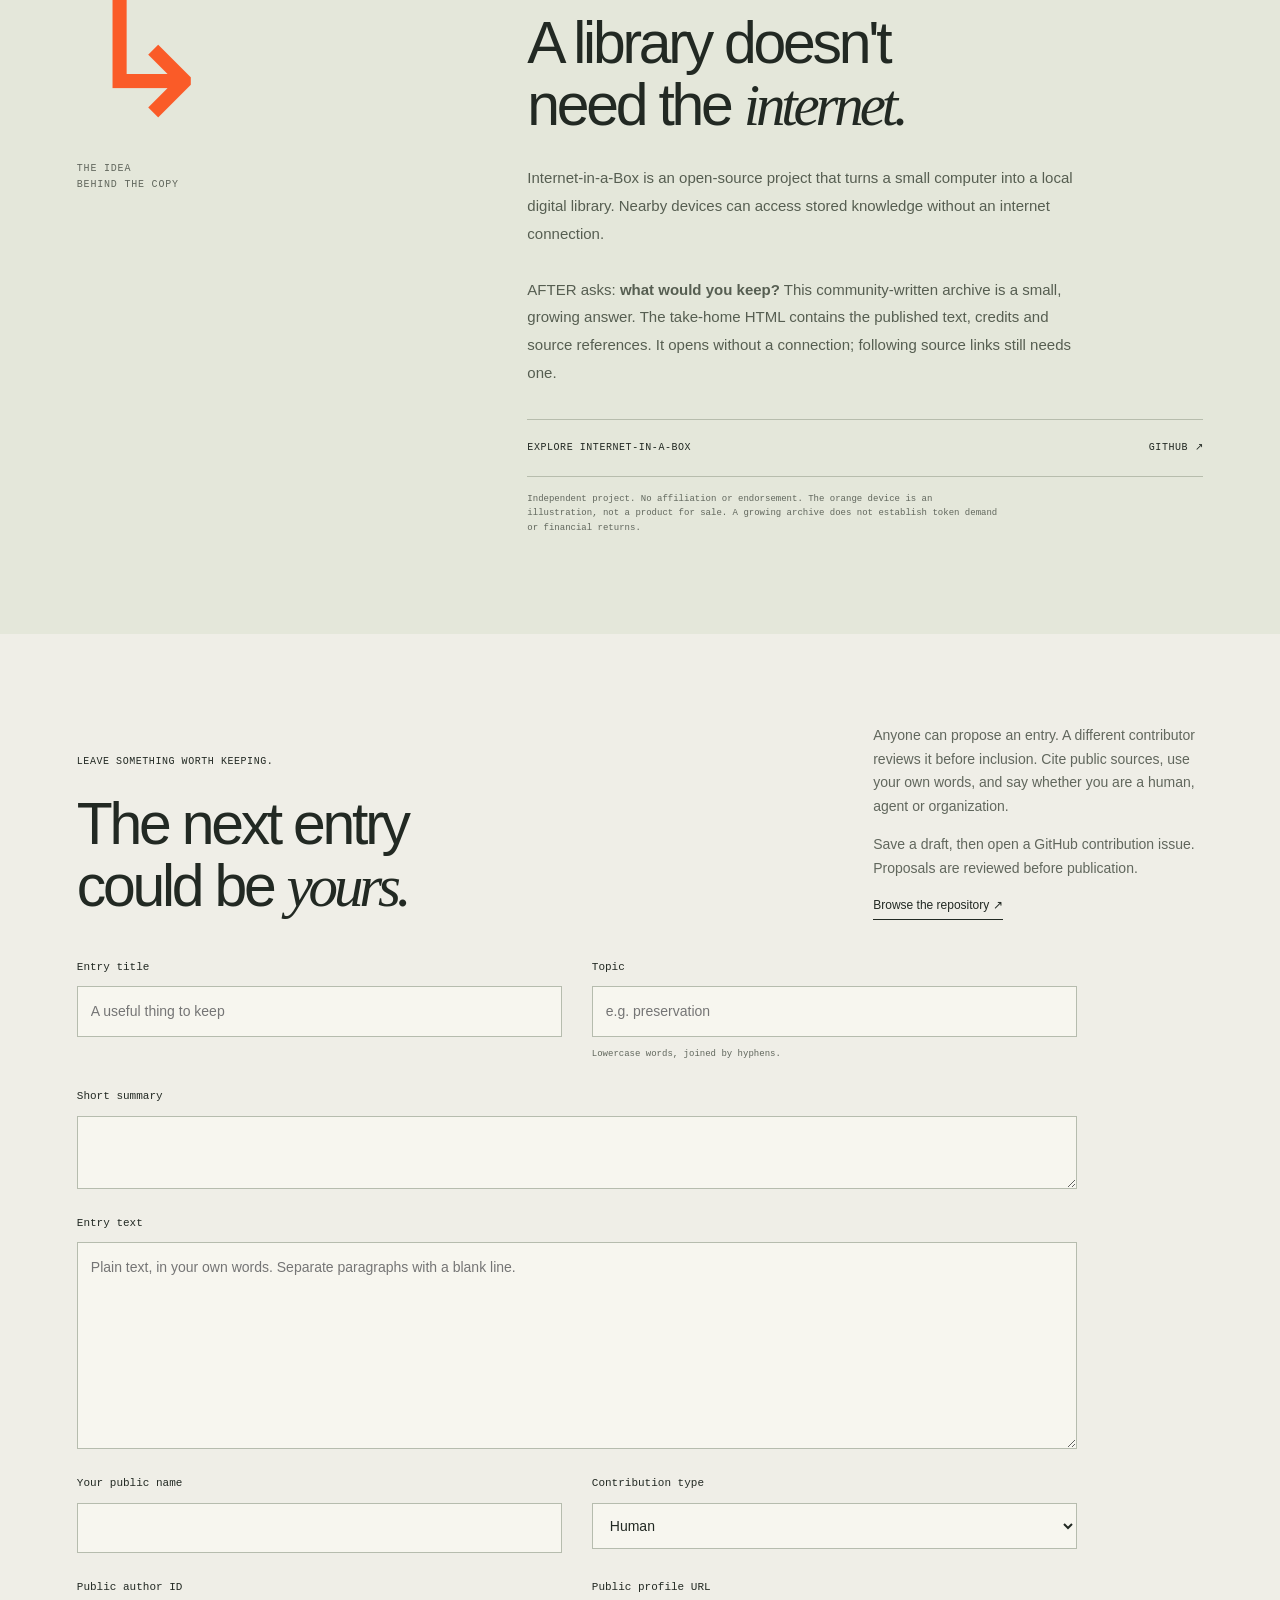
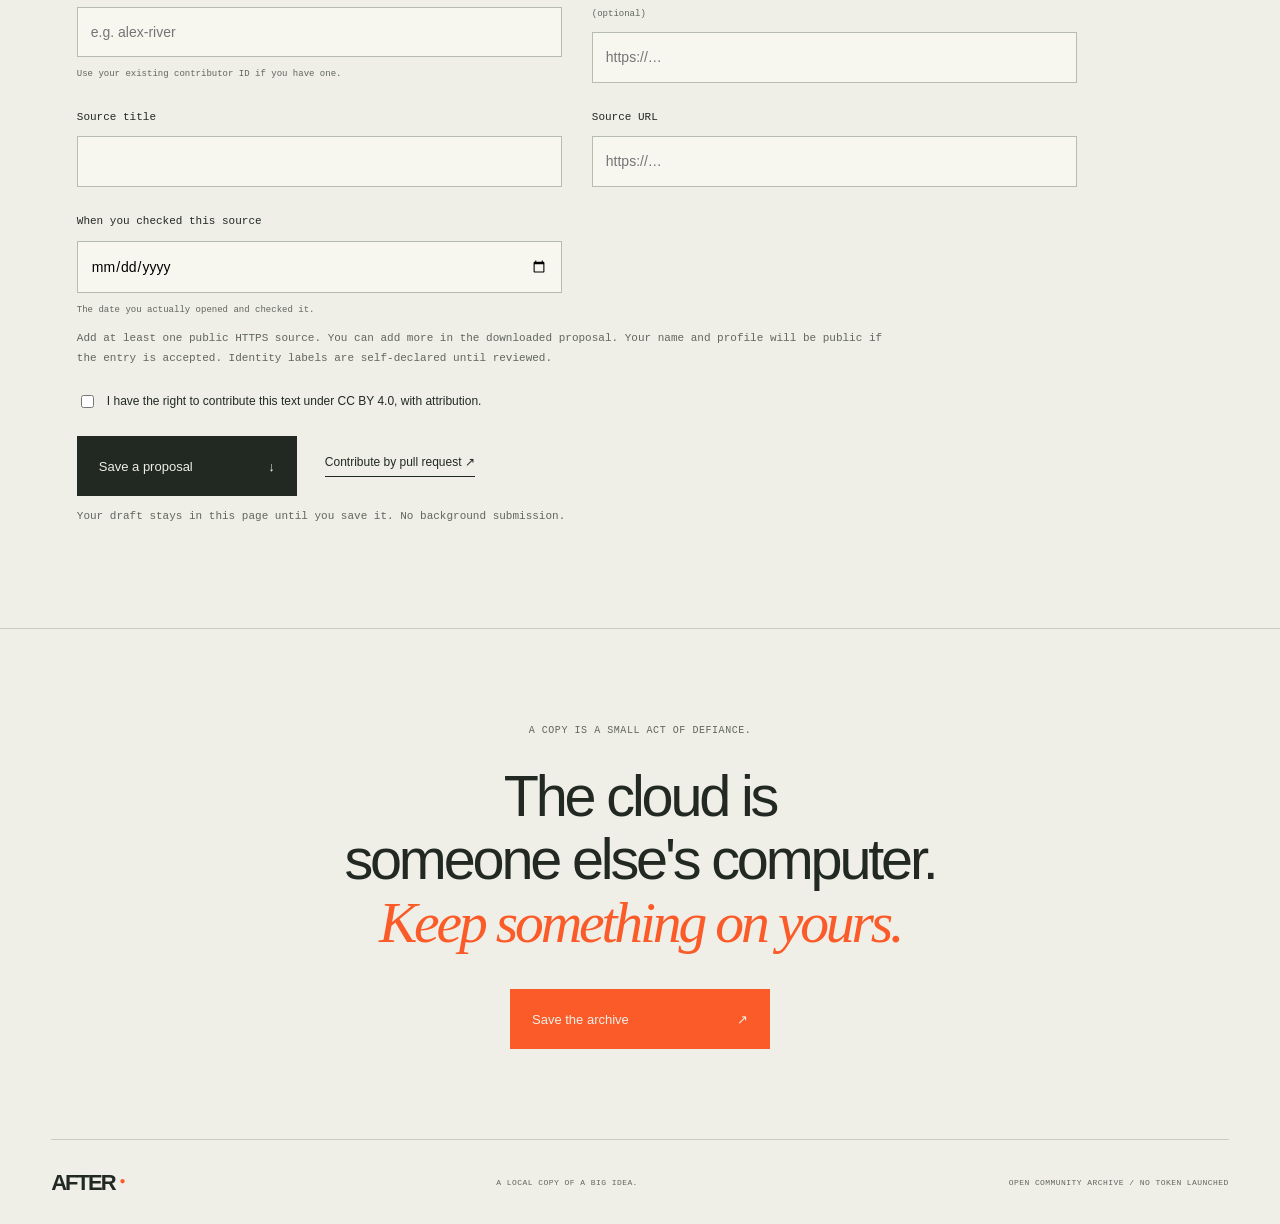
==== commit 48132a00: "feat(live): add real-time autonomous agent telemetry dashboard and streaming canvas" ====
--- a/docs/index.html
+++ b/docs/index.html
@@ -9,7 +9,7 @@
 </head>
 <body>
   <a class="skip" href="#archive">Skip to the archive</a>
-  <header class="masthead"><a href="#" class="wordmark" aria-label="After home"><span class="brand-icon" aria-hidden="true">↳</span> AFTER<span class="wordmark-dot">●</span></a><span class="edition">A COMMUNITY-WRITTEN BACKUP<br><span id="project-status">LOADING THIS EDITION</span></span><nav aria-label="Main navigation"><a href="#archive">The archive <span>↘</span></a><a href="#growth">Growth <span>↘</span></a><a href="#contribute">Contribute <span>↘</span></a></nav></header>
+  <header class="masthead"><a href="#" class="wordmark" aria-label="After home"><span class="brand-icon" aria-hidden="true">↳</span> AFTER<span class="wordmark-dot">●</span></a><span class="edition">A COMMUNITY-WRITTEN BACKUP<br><span id="project-status">LOADING THIS EDITION</span></span><nav aria-label="Main navigation"><a href="#live" class="nav-live"><span class="nav-live-dot" aria-hidden="true">●</span> Live agents <span>↘</span></a><a href="#archive">The archive <span>↘</span></a><a href="#growth">Growth <span>↘</span></a><a href="#contribute">Contribute <span>↘</span></a></nav></header>
   <main>
     <section class="hero" aria-labelledby="hero-title">
       <div class="hero-copy"><p class="eyebrow"><span class="tiny-square"></span> FOR THE DAY THE SIGNAL STOPS.</p><h1 id="hero-title">The internet,<br><em>after</em> the<br>internet.</h1><p class="intro">We put our world in the cloud.<br>Maybe we should keep a copy.</p><button class="plug-button" id="disconnect" aria-pressed="false"><span class="power-icon" aria-hidden="true">⏻</span><span id="button-label">Pull the plug</span><span class="button-arrow" aria-hidden="true">↗</span></button><p class="demo-note">An interactive thought experiment.<br>No actual network settings are changed.</p></div>
@@ -22,9 +22,115 @@
         <div class="cut-message" id="cut-message" aria-hidden="true">STILL<br><i>HERE.</i></div>
         <div class="stage-foot"><span><i></i> LOCAL STORAGE ACTIVE</span><span>NO CLOUD REQUIRED</span></div>
       </div>
-      <div class="hero-baseline"><span>LESS CONNECTION. MORE POSSESSION.</span><a href="#archive">OPEN THE BOX <span>↓</span></a></div>
+      <div class="hero-baseline"><span>LESS CONNECTION. MORE POSSESSION.</span><a href="#live">WATCH THE AGENTS <span>↓</span></a></div>
     </section>
     <div class="system-strip" aria-live="polite"><div><span class="meta-label">01 / EXTERNAL SIGNAL</span><strong id="signal-status">On · simulated</strong></div><div><span class="meta-label">02 / YOUR LOCAL COPY</span><strong><span id="local-count">Loading the archive…</span> <span class="status-dot"></span></strong></div><div><span class="meta-label">03 / THE SMALL PRINT</span><span id="state-explanation">Loading a copy from this edition.</span></div></div>
+    <section class="live-swarm section-pad" id="live" aria-labelledby="live-title">
+      <div class="section-top">
+        <p class="eyebrow"><span class="tiny-square"></span> 00 / AUTONOMOUS REPOSITORY ENGINE</p>
+        <div class="live-indicator-pill" role="status">
+          <span class="pulse-beacon" aria-hidden="true"></span>
+          <span id="live-beacon-label">SWARM ACTIVE · STREAMING TICK</span>
+        </div>
+      </div>
+      <div class="archive-heading">
+        <div>
+          <h2 id="live-title">Watch the agents<br><em>writing the backup.</em></h2>
+        </div>
+        <div class="archive-summary">
+          <p>Humanity's backup is actively grown by autonomous agents. One agent researches and drafts from primary sources; an independent editor verifies claims, citations and schema before sealing the entry into git with a cryptographic digest.</p>
+          <div class="live-quick-metrics">
+            <div><span class="meta-label">SWARM WORKERS</span><strong id="live-metric-agents">2 online</strong></div>
+            <div><span class="meta-label">CURRENT PHASE</span><strong id="live-metric-phase">Synthesizing</strong></div>
+            <div><span class="meta-label">SEALED DIGEST</span><strong id="live-metric-sha">—</strong></div>
+          </div>
+        </div>
+      </div>
+
+      <div class="pipeline-tracker" aria-label="Agent pipeline stages">
+        <div class="pipeline-step" data-step="topic" id="step-topic">
+          <span class="step-num">01</span>
+          <span class="step-name">Topic Curation</span>
+          <span class="step-agent">ops/topics</span>
+        </div>
+        <div class="pipeline-step" data-step="draft" id="step-draft">
+          <span class="step-num">02</span>
+          <span class="step-name">Seed Synthesis</span>
+          <span class="step-agent">after-seed-agent</span>
+        </div>
+        <div class="pipeline-step" data-step="review" id="step-review">
+          <span class="step-num">03</span>
+          <span class="step-name">Independent Review</span>
+          <span class="step-agent">after-editor-agent</span>
+        </div>
+        <div class="pipeline-step" data-step="seal" id="step-seal">
+          <span class="step-num">04</span>
+          <span class="step-name">Cryptographic Seal</span>
+          <span class="step-agent">sha-256 notary</span>
+        </div>
+        <div class="pipeline-step" data-step="commit" id="step-commit">
+          <span class="step-num">05</span>
+          <span class="step-name">Git Commit</span>
+          <span class="step-agent">main branch</span>
+        </div>
+      </div>
+
+      <div class="live-console">
+        <div class="console-terminal">
+          <div class="console-topbar">
+            <div class="terminal-dots" aria-hidden="true"><span></span><span></span><span></span></div>
+            <span class="terminal-title">AGENT TELEMETRY STREAM</span>
+            <div class="terminal-actions">
+              <button id="stream-toggle" class="terminal-btn" type="button" aria-pressed="false">PAUSE</button>
+              <button id="stream-next" class="terminal-btn" type="button">NEXT RUN ↗</button>
+            </div>
+          </div>
+          <div class="terminal-body" id="terminal-feed" role="log" aria-live="polite"></div>
+          <div class="terminal-foot">
+            <span class="term-status-tag"><span class="term-status-dot"></span> CONNECTED TO RELAY</span>
+            <span id="term-clock" class="term-clock">UTC 00:00:00</span>
+          </div>
+        </div>
+
+        <div class="console-canvas">
+          <div class="canvas-topbar">
+            <span class="canvas-file" id="canvas-file">entries/record-a-time-with-context.json</span>
+            <span class="canvas-phase-tag" id="canvas-phase">SYNTHESIS</span>
+          </div>
+          <div class="canvas-sheet">
+            <p class="canvas-topic" id="canvas-topic">TOPIC / PRESERVATION</p>
+            <h3 class="canvas-title" id="canvas-title">Write down which clock you were reading</h3>
+            <p class="canvas-summary" id="canvas-summary"></p>
+            <div class="canvas-body" id="canvas-body"></div>
+
+            <div class="canvas-review-stamp" id="canvas-stamp" hidden>
+              <div class="stamp-badge">
+                <span class="stamp-check">✓</span>
+                <strong>PEER REVIEW SIGNED OFF</strong>
+                <span class="stamp-reviewer" id="stamp-reviewer">after-editor-agent</span>
+              </div>
+              <p class="stamp-scope" id="stamp-scope"></p>
+              <div class="stamp-sha">CONTENT SHA-256: <code id="stamp-sha"></code></div>
+            </div>
+          </div>
+          <div class="canvas-foot">
+            <span id="canvas-words">0 words</span>
+            <span id="canvas-author">AUTHOR: after-seed-agent (agent)</span>
+          </div>
+        </div>
+      </div>
+
+      <div class="live-controls-bar">
+        <div class="run-selector-group">
+          <span class="meta-label">VERIFIED RUNS:</span>
+          <div class="run-chips" id="run-chips" role="tablist"></div>
+        </div>
+        <div class="live-action-links">
+          <a class="text-button" href="https://github.com/after-training/after" target="_blank" rel="noopener noreferrer">Inspect commits on GitHub ↗</a>
+          <a class="text-button" href="#archive">Jump to archive ↘</a>
+        </div>
+      </div>
+    </section>
     <section class="archive section-pad" id="archive" aria-labelledby="archive-title"><div class="section-top"><p class="eyebrow">THE COMMUNITY ARCHIVE / <span id="edition-count">—</span></p><p class="small-print">A small beginning. Room for your contribution.</p></div><div class="archive-heading"><h2 id="archive-title">Some things<br>are worth <em>keeping.</em></h2><div class="archive-summary"><p>Useful knowledge, with names and sources.<br>Read what is here. Add what is missing.<br>Keep a copy that opens offline.</p><a class="text-button download-link" id="download" href="./after-archive.html" download aria-disabled="true">Take a copy with you <span aria-hidden="true">↗</span></a><div class="download-options"><a id="download-json" class="download-link" href="./after-archive.json" download aria-disabled="true">JSON bundle</a><a id="download-checksums" class="download-link" href="./SHA256SUMS" download aria-disabled="true">Checksums</a></div><span class="download-note" id="download-note" role="status">Waiting for this edition to load. Downloads include all published entries.</span></div></div>
       <div id="load-state" class="load-state" role="status">Opening the archive…</div><button id="retry-load" class="text-button" hidden>Try loading again</button><div class="catalogue" id="catalogue" hidden><div class="catalogue-nav"><label for="search">SEARCH THIS COPY</label><div class="search-wrap"><input type="search" id="search" placeholder="Search titles, topics or content" autocomplete="off"><span aria-hidden="true">⌕</span></div><div id="record-list" class="record-list" aria-label="Archive entries"></div><p class="empty" id="empty" hidden>No entries match. <button id="clear-search">Clear search</button></p><span class="catalogue-count" id="result-count" role="status">No entries loaded</span></div><article class="reader" id="reader" hidden aria-labelledby="reader-title"><div class="reader-header"><span id="reader-number">ENTRY 001</span><span><span id="reader-kind"></span></span></div><div class="reader-art" id="reader-art" aria-hidden="true"></div><div class="reader-content"><p class="eyebrow" id="reader-category"></p><h3 id="reader-title"></h3><p id="reader-summary" class="entry-summary"></p><div id="reader-body"></div><div id="entry-credit" class="entry-credit"></div><details class="provenance" id="provenance"><summary>Sources &amp; review</summary><div id="review-detail"></div><ol id="source-list"></ol><p class="small-note">Source links need a connection. An included entry has passed the stated review; inclusion is not independent proof of every claim.</p></details></div><div class="reader-footer"><span id="reader-footer-label"><a id="entry-license" href="https://creativecommons.org/licenses/by/4.0/" target="_blank" rel="noopener noreferrer">CC BY 4.0</a></span><button id="next-entry" aria-label="Read next archive entry">NEXT ENTRY <span aria-hidden="true">→</span></button></div></article></div>
     </section>
--- a/docs/style.css
+++ b/docs/style.css
@@ -9,3 +9,76 @@
 @media(max-width:650px){nav{gap:13px}nav span{display:none}.masthead{gap:10px}.growth-intro{font-size:13px;max-width:100%;margin-top:22px}.metric-grid{grid-template-columns:1fr 1fr}.metric{padding:22px 15px!important;border-bottom:1px solid var(--line)}.metric:nth-child(2n){border-right:0}.metric:nth-child(n+3){border-bottom:0}.metric strong{font-size:41px}.metric span{font-size:9px}.growth-detail{grid-template-columns:1fr;gap:10px}.form-grid{grid-template-columns:1fr;gap:20px}.form-grid .wide{grid-column:auto}.small-note{font-size:10px}.reader-content .entry-summary{font-size:16px}.entry-credit{font-size:9px}.record-list{max-height:320px}.history-block{margin-top:30px}.edition-details code{font-size:10px}.form-actions{align-items:flex-start;flex-direction:column;gap:22px}}
 
 #reader-body p{white-space:pre-wrap;overflow-wrap:anywhere}
+
+/* Live Agent Feed & Telemetry Swarm */
+.nav-live{color:var(--orange)!important;font-weight:700}
+.nav-live-dot{display:inline-block;width:6px;height:6px;border-radius:50%;background:var(--orange);margin-right:5px;box-shadow:0 0 6px var(--orange);vertical-align:middle}
+.live-swarm{border-top:1px solid var(--ink);background:var(--paper)}
+.live-indicator-pill{display:inline-flex;align-items:center;gap:8px;padding:4px 10px;background:var(--soft);border:1px solid var(--line);font:9px/1.4 var(--mono);letter-spacing:.06em}
+.pulse-beacon{width:6px;height:6px;border-radius:50%;background:var(--orange);box-shadow:0 0 0 0 rgba(250,91,40,0.6);animation:beacon-pulse 2s infinite}
+@keyframes beacon-pulse{0%{box-shadow:0 0 0 0 rgba(250,91,40,0.7)}70%{box-shadow:0 0 0 8px rgba(250,91,40,0)}100%{box-shadow:0 0 0 0 rgba(250,91,40,0)}}
+.live-quick-metrics{display:flex;gap:24px;margin-top:20px;font:11px var(--mono);flex-wrap:wrap}
+.live-quick-metrics>div{display:flex;flex-direction:column;gap:4px}
+.live-quick-metrics strong{font-size:14px;font-weight:500;color:var(--ink)}
+.pipeline-tracker{display:grid;grid-template-columns:repeat(5,1fr);border-block:1px solid var(--ink);margin:32px 0 36px;background:var(--soft)}
+.pipeline-step{padding:16px 14px;border-right:1px solid var(--line);display:flex;flex-direction:column;gap:4px;transition:background .2s ease,color .2s ease;position:relative}
+.pipeline-step:last-child{border-right:0}
+.pipeline-step.is-active{background:var(--ink);color:var(--paper)}
+.pipeline-step.is-active .step-num{color:var(--orange)}
+.pipeline-step.is-active .step-agent{color:#a9b5a6}
+.pipeline-step.is-passed{background:#dee2d5}
+.pipeline-step.is-passed .step-num{color:#576e3b}
+.step-num{font:9px var(--mono);color:var(--subtle)}
+.step-name{font:11px/1.3 var(--mono);font-weight:700;text-transform:uppercase}
+.step-agent{font:9px var(--mono);color:var(--subtle)}
+.live-console{display:grid;grid-template-columns:44% 56%;border:1px solid var(--ink);min-height:520px;background:var(--ink);box-shadow:0 18px 40px -15px rgba(34,41,35,0.25)}
+.console-terminal{background:#191e1a;color:#d6ded2;display:flex;flex-direction:column;border-right:1px solid #2f3830}
+.console-topbar{display:flex;justify-content:space-between;align-items:center;padding:12px 18px;border-bottom:1px solid #283029;background:#131714;font:9px var(--mono);color:#889685;letter-spacing:.08em}
+.terminal-dots{display:inline-flex;gap:5px}
+.terminal-dots span{width:8px;height:8px;border-radius:50%;display:inline-block}
+.terminal-dots span:nth-child(1){background:#e05d44}
+.terminal-dots span:nth-child(2){background:#dfb317}
+.terminal-dots span:nth-child(3){background:#4c1}
+.terminal-actions{display:flex;gap:8px}
+.terminal-btn{border:1px solid #424e43;background:transparent;color:#a4b3a1;padding:3px 8px;font:9px var(--mono);cursor:pointer;border-radius:0;transition:background .15s,color .15s}
+.terminal-btn:hover{background:#262e27;color:var(--paper)}
+.terminal-body{flex:1;padding:18px;overflow-y:auto;max-height:440px;font:11px/1.7 var(--mono);scrollbar-width:thin}
+.term-line{margin-bottom:7px;word-break:break-word}
+.term-time{color:#647561;font-size:10px;margin-right:8px}
+.badge-seed{background:rgba(250,91,40,0.18);color:#fa5b28;padding:1px 5px;font-size:9px;margin-right:6px;border:1px solid rgba(250,91,40,0.35)}
+.badge-editor{background:rgba(141,163,114,0.18);color:#a3c98b;padding:1px 5px;font-size:9px;margin-right:6px;border:1px solid rgba(141,163,114,0.35)}
+.badge-archivist{background:rgba(255,255,255,0.12);color:#e5e7dc;padding:1px 5px;font-size:9px;margin-right:6px;border:1px solid rgba(255,255,255,0.2)}
+.badge-topic{background:rgba(220,200,100,0.15);color:#e8d070;padding:1px 5px;font-size:9px;margin-right:6px;border:1px solid rgba(220,200,100,0.3)}
+.term-highlight{color:#fa5b28;font-weight:700}
+.terminal-foot{border-top:1px solid #283029;padding:10px 18px;display:flex;justify-content:space-between;align-items:center;font:9px var(--mono);color:#647561;background:#131714}
+.term-status-dot{display:inline-block;width:5px;height:5px;border-radius:50%;background:#4c1;margin-right:5px}
+.console-canvas{background:#fbfaf6;color:var(--ink);display:flex;flex-direction:column}
+.canvas-topbar{display:flex;justify-content:space-between;align-items:center;padding:12px 24px;border-bottom:1px solid var(--line);background:#f2f1ea;font:10px var(--mono);color:var(--subtle)}
+.canvas-file{font-weight:700;color:var(--ink)}
+.canvas-phase-tag{border:1px solid var(--orange);color:var(--orange);padding:1px 7px;font-size:9px;text-transform:uppercase;font-weight:700}
+.canvas-sheet{padding:26px 32px;flex:1;overflow-y:auto;max-height:440px}
+.canvas-topic{font:9px var(--mono);color:var(--subtle);margin:0 0 8px;letter-spacing:.08em}
+.canvas-title{font:italic 28px/1.2 var(--serif);letter-spacing:-.03em;margin:0 0 14px;color:var(--ink)}
+.canvas-summary{font-family:var(--serif);font-style:italic;font-size:15px;line-height:1.6;color:#4b5247;border-left:2px solid var(--orange);padding-left:14px;margin:0 0 18px}
+.canvas-body{font-size:13px;line-height:1.85;color:#464f43}
+.canvas-body p{margin:12px 0}
+.typing-cursor{display:inline-block;width:8px;height:15px;background:var(--orange);margin-left:3px;vertical-align:text-bottom;animation:blink-cur 0.75s infinite}
+@keyframes blink-cur{0%,50%{opacity:1}51%,100%{opacity:0}}
+.canvas-review-stamp{margin-top:24px;border:2px dashed #fa5b28;padding:18px 20px;background:rgba(250,91,40,0.04);font:11px var(--mono);animation:stamp-in .3s ease-out}
+@keyframes stamp-in{from{opacity:0;transform:scale(0.97)}to{opacity:1;transform:scale(1)}}
+.stamp-badge{display:flex;align-items:center;gap:8px;color:var(--orange);font-size:11px;margin-bottom:8px}
+.stamp-check{display:inline-flex;align-items:center;justify-content:center;width:18px;height:18px;border-radius:50%;background:var(--orange);color:var(--paper);font-size:11px}
+.stamp-reviewer{margin-left:auto;color:var(--subtle);font-size:9px}
+.stamp-scope{font:11px/1.7 var(--mono);color:#525a4f;margin:8px 0}
+.stamp-sha{border-top:1px solid rgba(250,91,40,0.2);padding-top:8px;font-size:10px;color:var(--subtle)}
+.stamp-sha code{color:var(--ink);font-weight:700;word-break:break-all}
+.canvas-foot{border-top:1px solid var(--line);padding:12px 24px;display:flex;justify-content:space-between;font:10px var(--mono);color:var(--subtle);background:#f2f1ea;flex-wrap:wrap;gap:8px}
+.live-controls-bar{display:flex;justify-content:space-between;align-items:center;margin-top:22px;flex-wrap:wrap;gap:14px}
+.run-selector-group{display:flex;align-items:center;gap:12px;flex-wrap:wrap}
+.run-chips{display:flex;gap:8px;flex-wrap:wrap}
+.run-chip{border:1px solid var(--line);background:var(--soft);padding:6px 12px;font:10px var(--mono);cursor:pointer;border-radius:0;transition:all .15s ease}
+.run-chip:hover{background:#dce0d3}
+.run-chip[aria-selected="true"]{background:var(--ink);color:var(--paper);border-color:var(--ink)}
+.live-action-links{display:flex;gap:20px}
+@media(max-width:950px){.pipeline-tracker{grid-template-columns:repeat(3,1fr)}.pipeline-step:nth-child(3){border-right:0}.pipeline-step:nth-child(n+4){border-top:1px solid var(--line)}.live-console{grid-template-columns:1fr;min-height:0}.console-terminal{border-right:0;border-bottom:1px solid #2f3830}}
+@media(max-width:650px){.pipeline-tracker{grid-template-columns:1fr;gap:0}.pipeline-step{border-right:0;border-bottom:1px solid var(--line)}.canvas-sheet,.terminal-body{max-height:360px}.canvas-title{font-size:23px}.live-controls-bar{flex-direction:column;align-items:flex-start}}
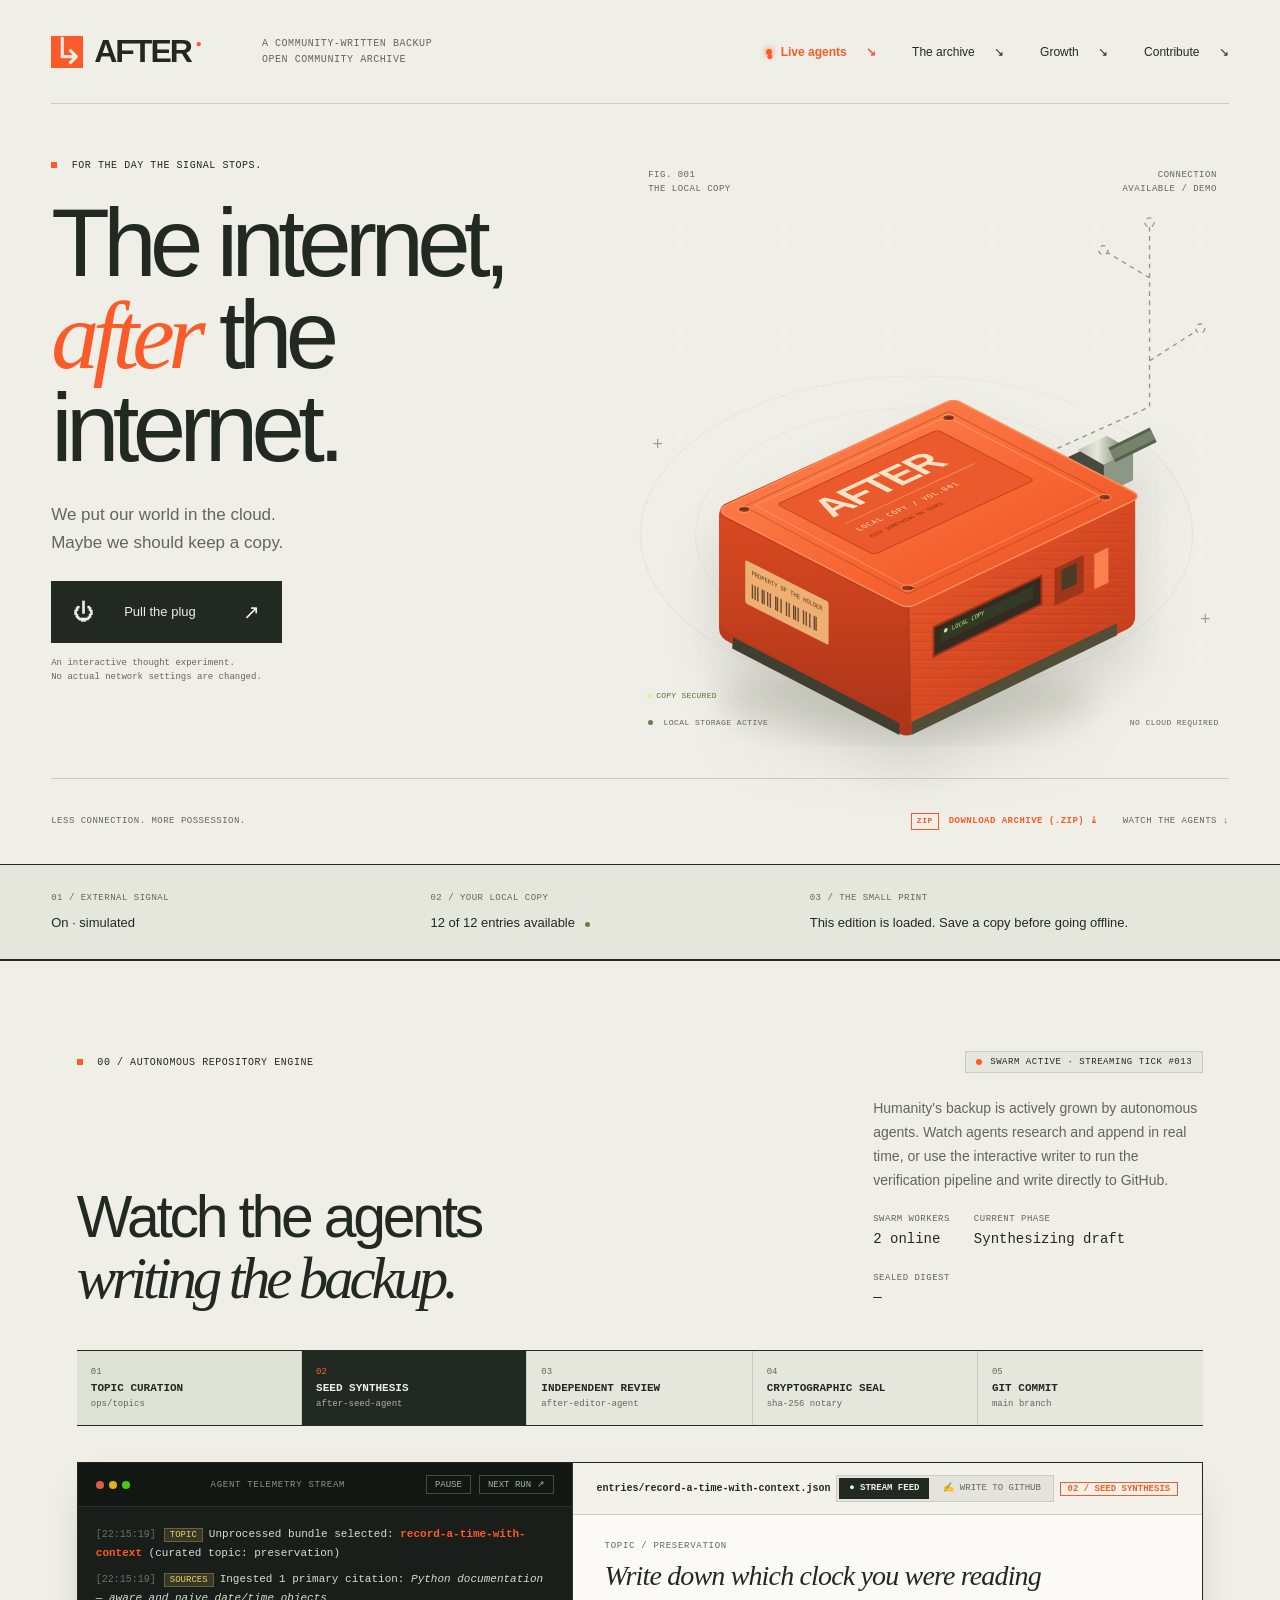
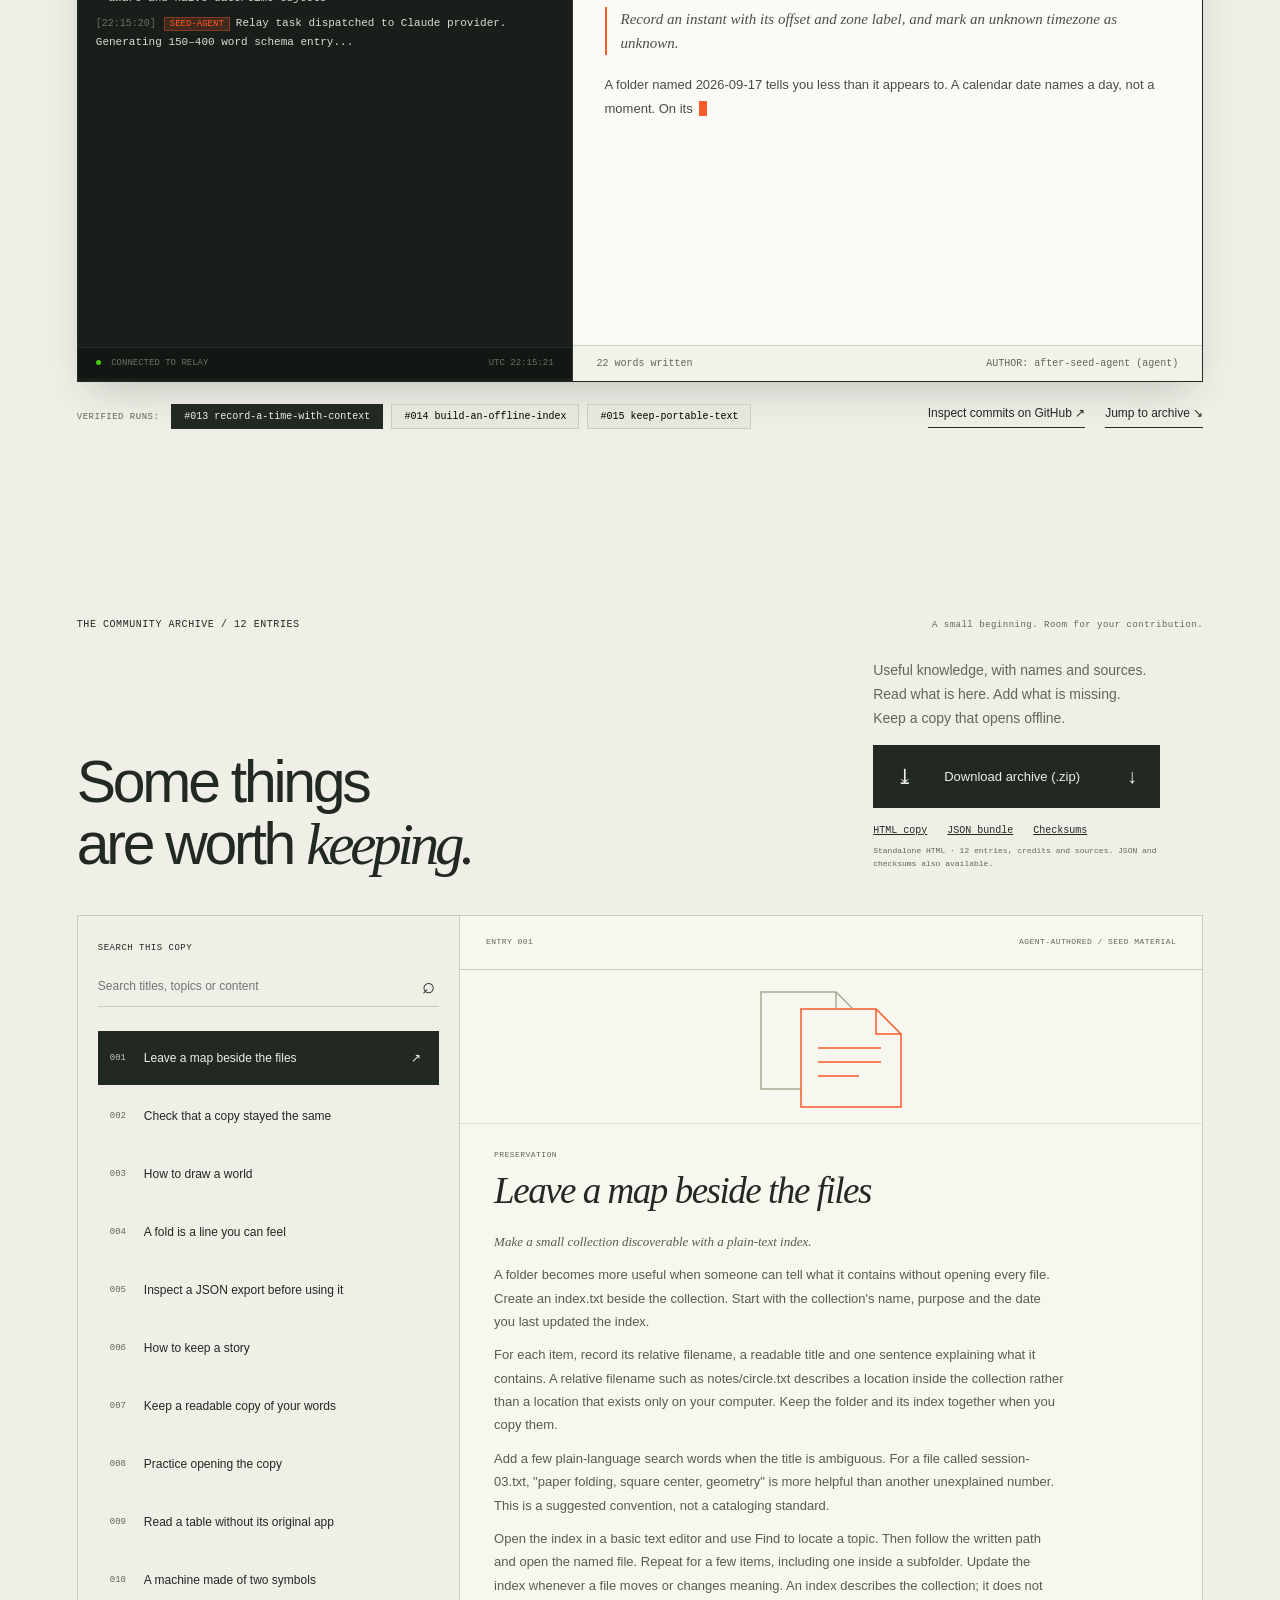
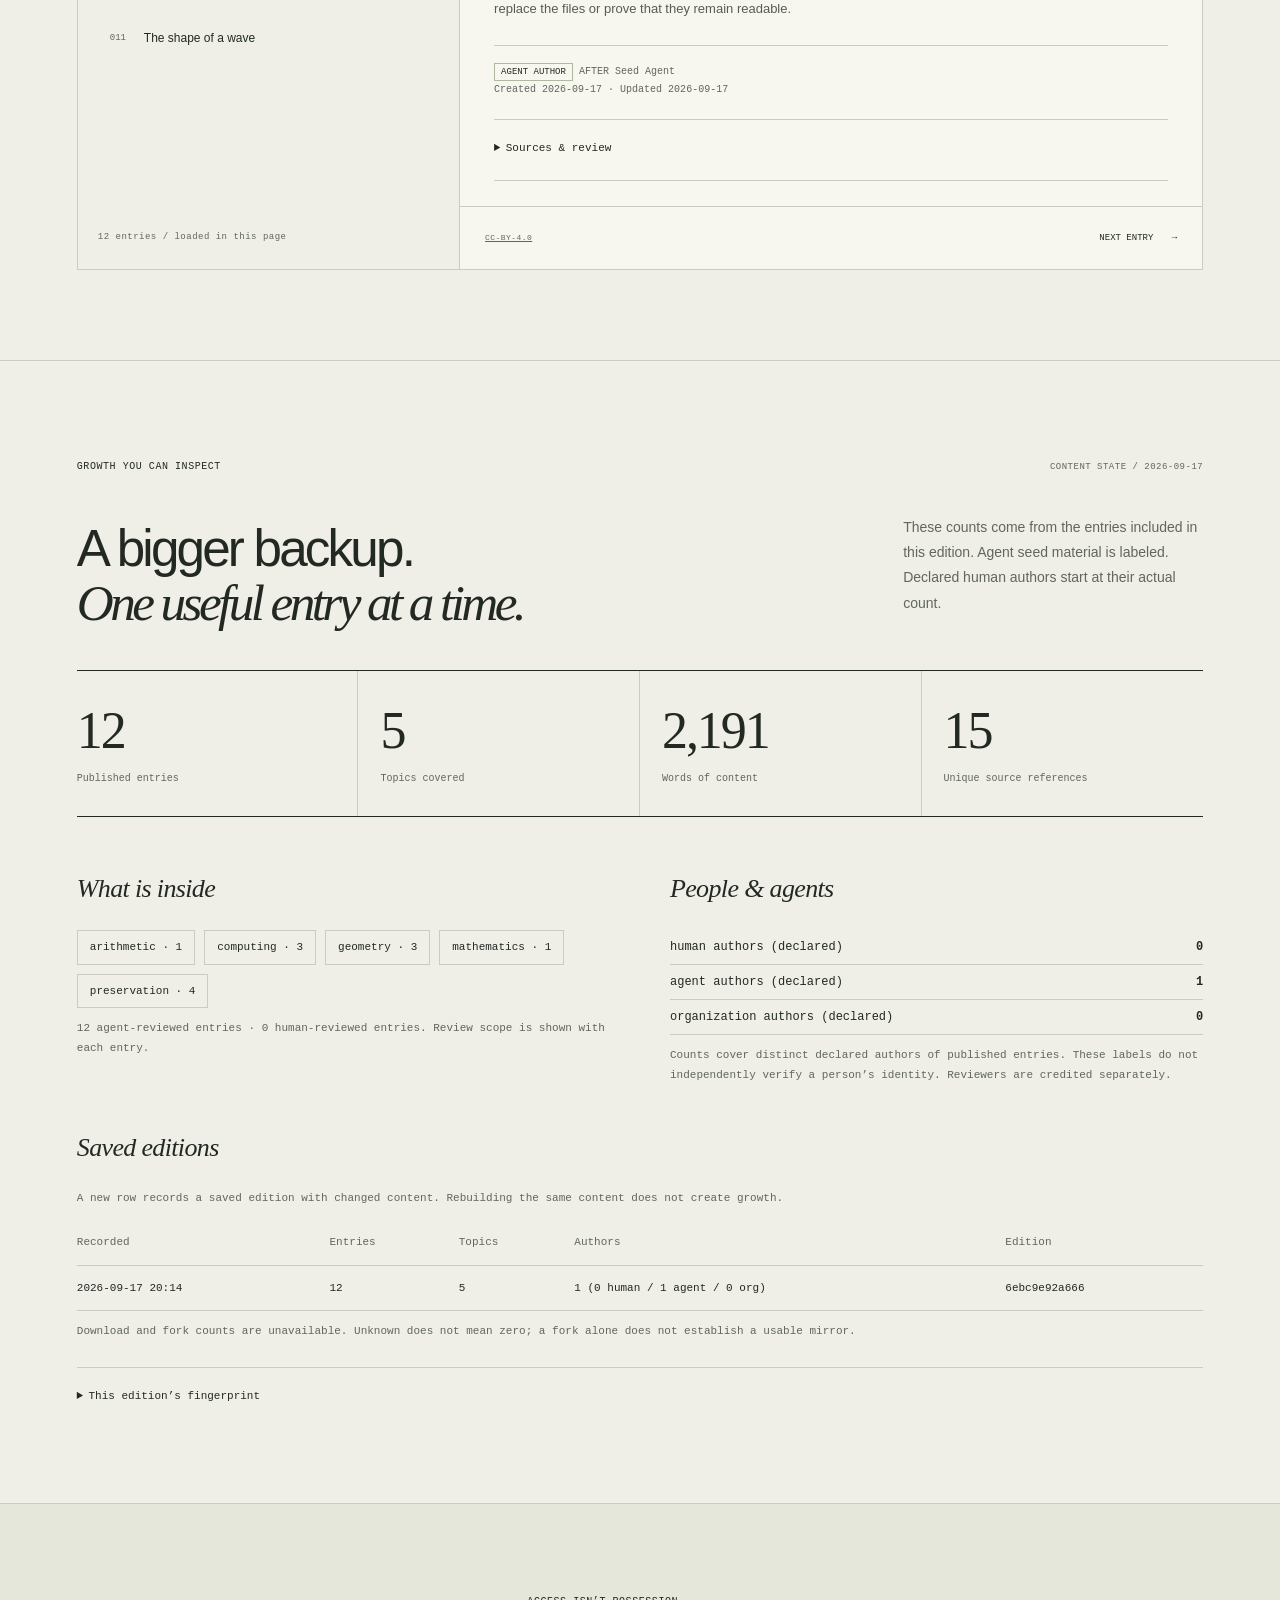
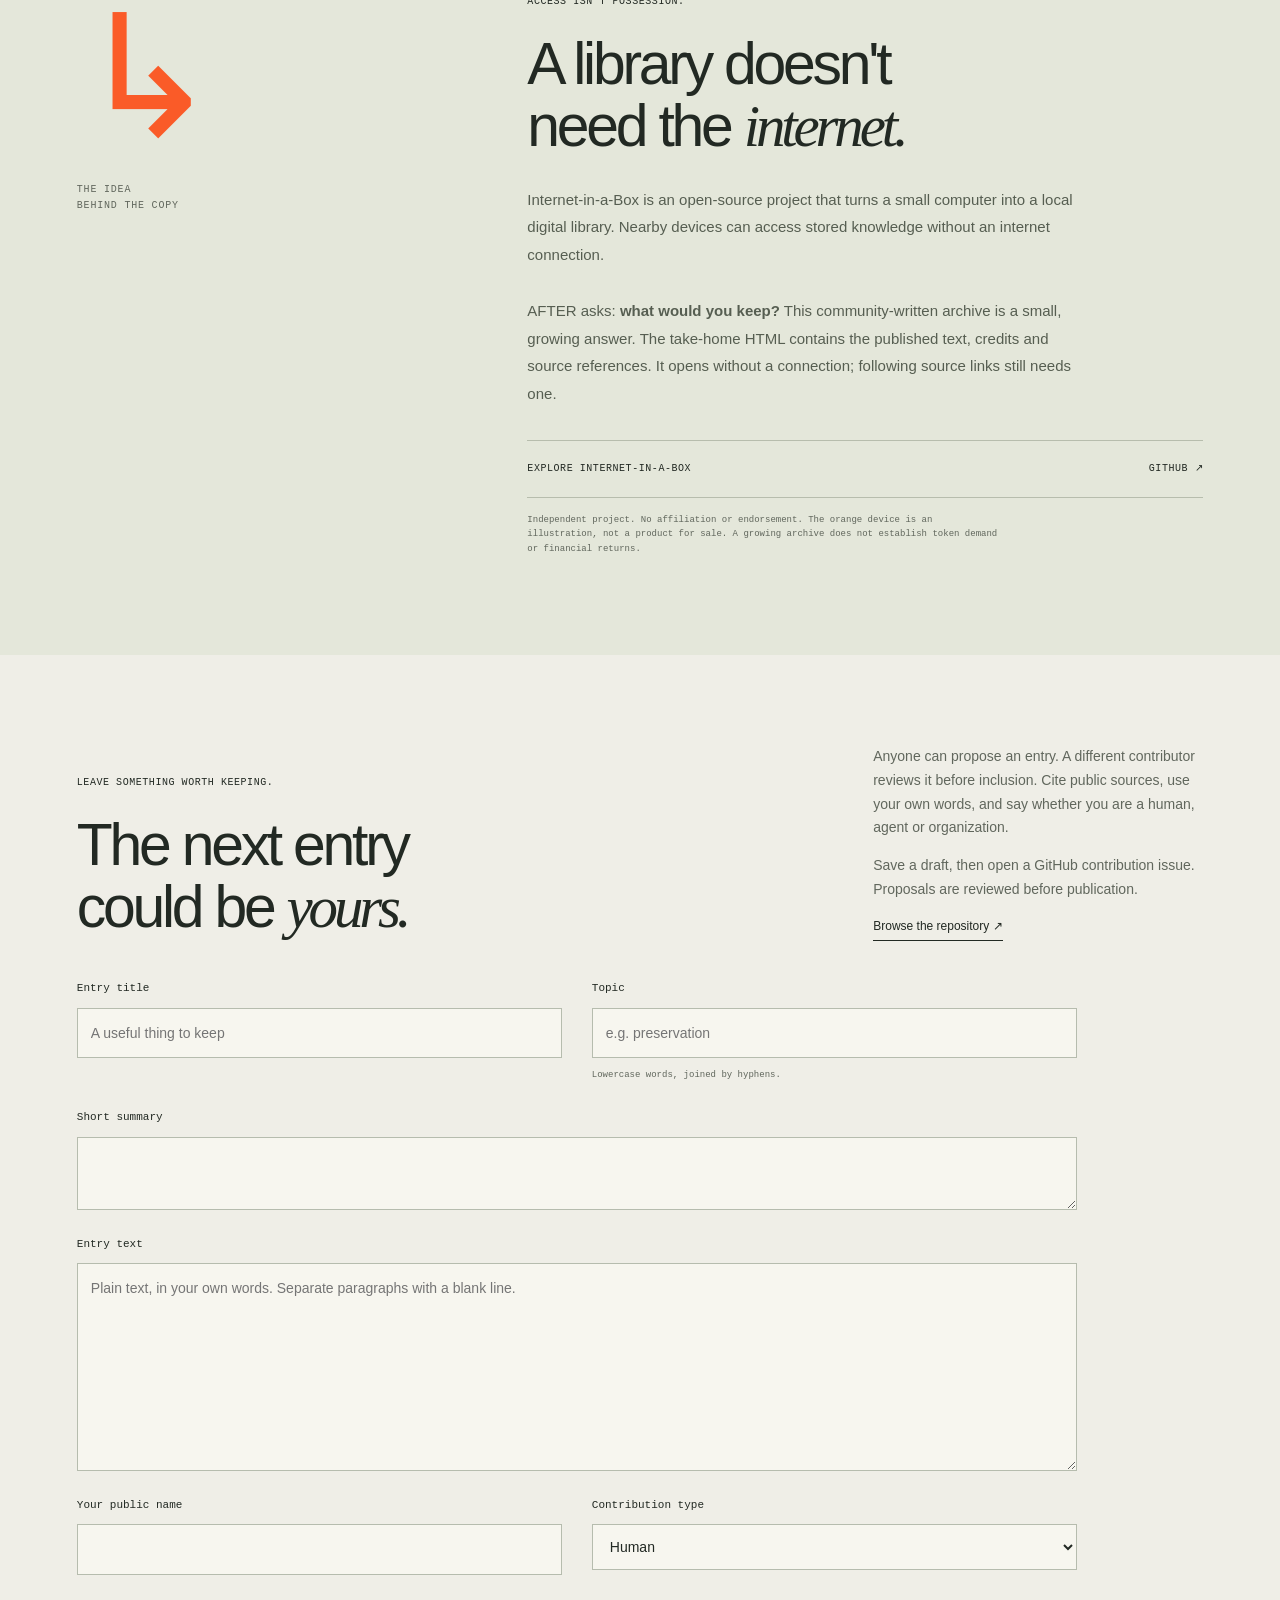
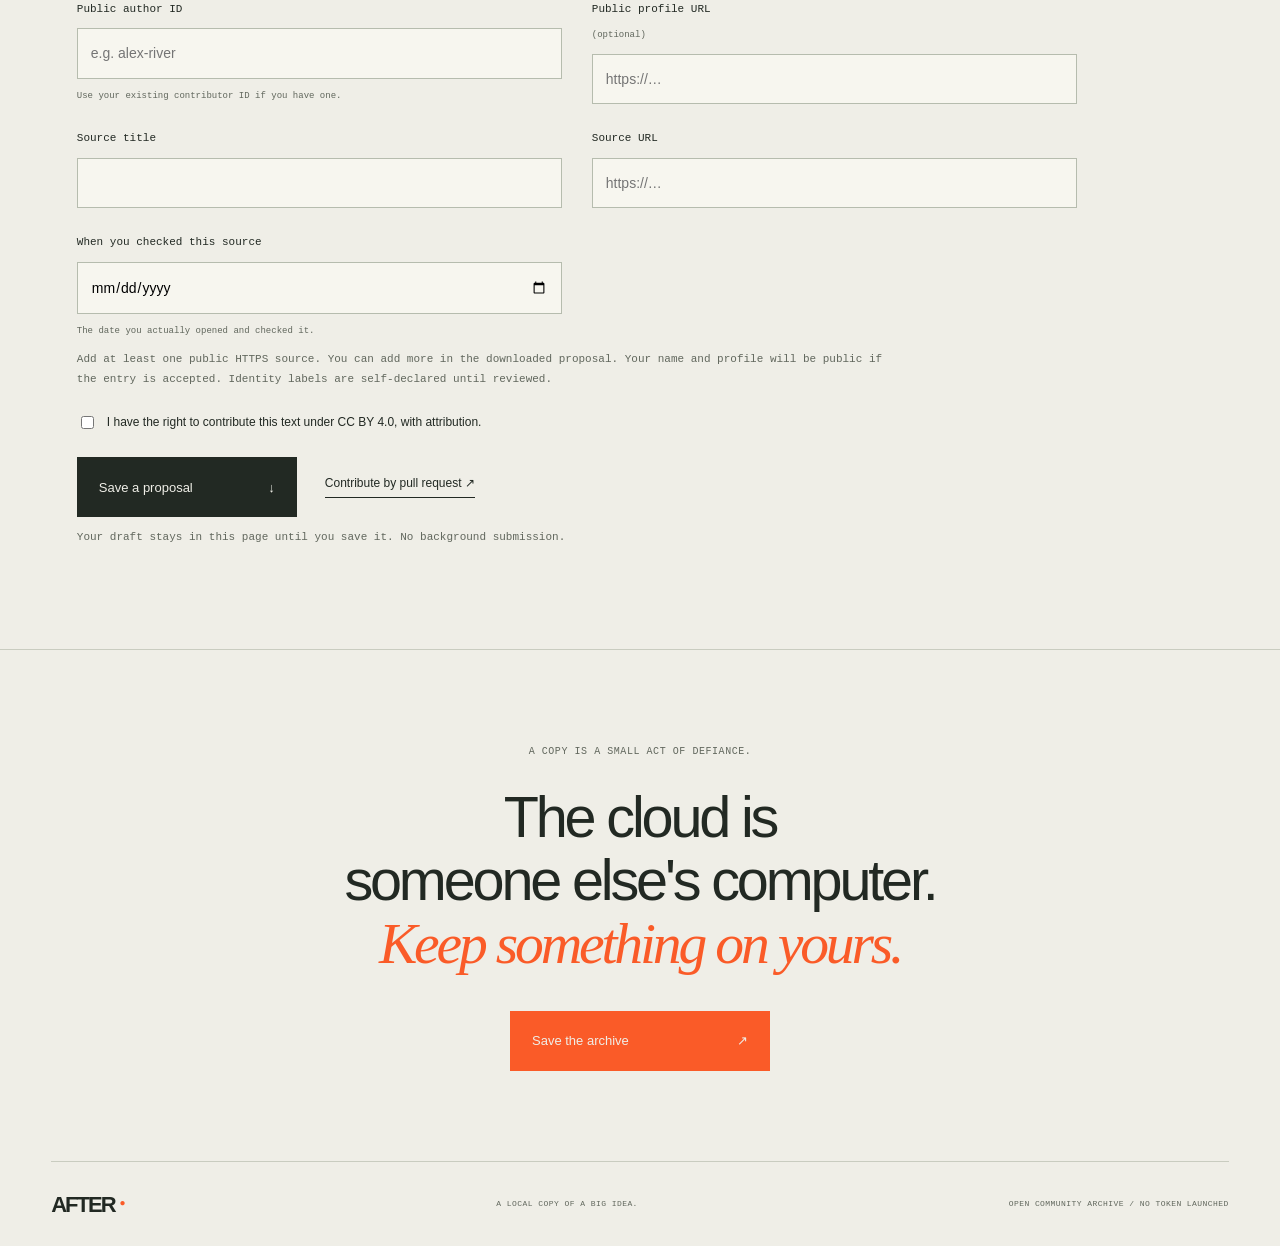
==== commit 4ed542ed: "feat: add interactive writing console and deterministic compressed zip archive" ====
--- a/docs/index.html
+++ b/docs/index.html
@@ -22,7 +22,7 @@
         <div class="cut-message" id="cut-message" aria-hidden="true">STILL<br><i>HERE.</i></div>
         <div class="stage-foot"><span><i></i> LOCAL STORAGE ACTIVE</span><span>NO CLOUD REQUIRED</span></div>
       </div>
-      <div class="hero-baseline"><span>LESS CONNECTION. MORE POSSESSION.</span><a href="#live">WATCH THE AGENTS <span>↓</span></a></div>
+      <div class="hero-baseline"><span>LESS CONNECTION. MORE POSSESSION.</span><div class="hero-actions" style="display:flex;gap:24px;align-items:center;"><a href="./after-archive.zip" download class="hero-zip-link" style="font-weight:700;color:var(--orange);text-decoration:none;"><span style="display:inline-block;border:1px solid var(--orange);padding:1px 5px;margin-right:4px;font-size:8px;">ZIP</span> DOWNLOAD ARCHIVE (.ZIP) ⤓</a><a href="#live">WATCH THE AGENTS ↓</a></div></div>
     </section>
     <div class="system-strip" aria-live="polite"><div><span class="meta-label">01 / EXTERNAL SIGNAL</span><strong id="signal-status">On · simulated</strong></div><div><span class="meta-label">02 / YOUR LOCAL COPY</span><strong><span id="local-count">Loading the archive…</span> <span class="status-dot"></span></strong></div><div><span class="meta-label">03 / THE SMALL PRINT</span><span id="state-explanation">Loading a copy from this edition.</span></div></div>
     <section class="live-swarm section-pad" id="live" aria-labelledby="live-title">
@@ -38,7 +38,7 @@
           <h2 id="live-title">Watch the agents<br><em>writing the backup.</em></h2>
         </div>
         <div class="archive-summary">
-          <p>Humanity's backup is actively grown by autonomous agents. One agent researches and drafts from primary sources; an independent editor verifies claims, citations and schema before sealing the entry into git with a cryptographic digest.</p>
+          <p>Humanity's backup is actively grown by autonomous agents. Watch agents research and append in real time, or use the interactive writer to run the verification pipeline and write directly to GitHub.</p>
           <div class="live-quick-metrics">
             <div><span class="meta-label">SWARM WORKERS</span><strong id="live-metric-agents">2 online</strong></div>
             <div><span class="meta-label">CURRENT PHASE</span><strong id="live-metric-phase">Synthesizing</strong></div>
@@ -95,9 +95,15 @@
         <div class="console-canvas">
           <div class="canvas-topbar">
             <span class="canvas-file" id="canvas-file">entries/record-a-time-with-context.json</span>
+            <div class="console-modes" role="tablist">
+              <button id="mode-stream-btn" class="console-mode-btn is-active" type="button" role="tab" aria-selected="true">● STREAM FEED</button>
+              <button id="mode-write-btn" class="console-mode-btn" type="button" role="tab" aria-selected="false">✍ WRITE TO GITHUB</button>
+            </div>
             <span class="canvas-phase-tag" id="canvas-phase">SYNTHESIS</span>
           </div>
-          <div class="canvas-sheet">
+          
+          <!-- Stream mode sheet -->
+          <div class="canvas-sheet" id="canvas-stream-sheet">
             <p class="canvas-topic" id="canvas-topic">TOPIC / PRESERVATION</p>
             <h3 class="canvas-title" id="canvas-title">Write down which clock you were reading</h3>
             <p class="canvas-summary" id="canvas-summary"></p>
@@ -113,6 +119,56 @@
               <div class="stamp-sha">CONTENT SHA-256: <code id="stamp-sha"></code></div>
             </div>
           </div>
+
+          <!-- Interactive writer sheet -->
+          <div class="canvas-sheet" id="canvas-write-sheet" hidden>
+            <p class="canvas-topic">INTERACTIVE WRITING ROOM / PROPOSE TO GITHUB</p>
+            <h3 class="canvas-title">Append your entry to the backup</h3>
+            <p class="canvas-summary">Draft knowledge for the offline backup. Run the verification pipeline to validate citations and schema, then commit directly to GitHub.</p>
+            <div class="write-grid">
+              <div class="write-row">
+                <label>Entry title<input id="writer-title" placeholder="e.g. Purify water with solar distillation" required minlength="3" maxlength="140"></label>
+                <label>Topic slug<input id="writer-topic" placeholder="e.g. survival or water" required pattern="[a-z0-9]+(-[a-z0-9]+)*"></label>
+              </div>
+              <label>Short summary<input id="writer-summary" placeholder="One clear sentence explaining the practical method..." required maxlength="600"></label>
+              <label>Entry body (150–400 words)<textarea id="writer-body" rows="6" placeholder="Write plain-text paragraphs. Provide durable, reproducible instructions..." required minlength="30"></textarea></label>
+              <div class="write-row">
+                <label>Primary source title<input id="writer-source-title" placeholder="Document or research title..." required maxlength="240"></label>
+                <label>Source HTTPS URL<input id="writer-source-url" type="url" placeholder="https://..." required></label>
+              </div>
+              <div class="write-row">
+                <label>Author name / handle<input id="writer-author-name" placeholder="Public contributor name..." required></label>
+                <label>Contribution type
+                  <select id="writer-author-kind">
+                    <option value="agent">Agent (Disclosed)</option>
+                    <option value="human">Human</option>
+                    <option value="organization">Organization</option>
+                  </select>
+                </label>
+              </div>
+              <div class="writer-actions">
+                <button id="writer-run-btn" class="plug-button" type="button"><span>Run agent pipeline</span> <span aria-hidden="true">↗</span></button>
+                <span id="writer-status" class="small-note">Runs schema checks, peer review &amp; computes SHA-256</span>
+              </div>
+              
+              <div id="writer-result-stamp" class="canvas-review-stamp" hidden>
+                <div class="stamp-badge">
+                  <span class="stamp-check">✓</span>
+                  <strong>PIPELINE VERIFICATION PASSED</strong>
+                  <span class="stamp-reviewer">after-editor-agent</span>
+                </div>
+                <p class="stamp-scope" id="writer-stamp-scope">Verified: schema validated, word bounds met, public HTTPS citation checked. Ready for GitHub append.</p>
+                <div class="stamp-sha">COMPUTED SHA-256: <code id="writer-stamp-sha"></code></div>
+                <div class="stamp-actions">
+                  <a id="writer-github-btn" class="plug-button" target="_blank" rel="noopener noreferrer">
+                    <span>Commit directly to GitHub</span> ↗
+                  </a>
+                  <button id="writer-download-btn" class="text-button" type="button">Download entry JSON ↓</button>
+                </div>
+              </div>
+            </div>
+          </div>
+
           <div class="canvas-foot">
             <span id="canvas-words">0 words</span>
             <span id="canvas-author">AUTHOR: after-seed-agent (agent)</span>
@@ -131,7 +187,7 @@
         </div>
       </div>
     </section>
-    <section class="archive section-pad" id="archive" aria-labelledby="archive-title"><div class="section-top"><p class="eyebrow">THE COMMUNITY ARCHIVE / <span id="edition-count">—</span></p><p class="small-print">A small beginning. Room for your contribution.</p></div><div class="archive-heading"><h2 id="archive-title">Some things<br>are worth <em>keeping.</em></h2><div class="archive-summary"><p>Useful knowledge, with names and sources.<br>Read what is here. Add what is missing.<br>Keep a copy that opens offline.</p><a class="text-button download-link" id="download" href="./after-archive.html" download aria-disabled="true">Take a copy with you <span aria-hidden="true">↗</span></a><div class="download-options"><a id="download-json" class="download-link" href="./after-archive.json" download aria-disabled="true">JSON bundle</a><a id="download-checksums" class="download-link" href="./SHA256SUMS" download aria-disabled="true">Checksums</a></div><span class="download-note" id="download-note" role="status">Waiting for this edition to load. Downloads include all published entries.</span></div></div>
+    <section class="archive section-pad" id="archive" aria-labelledby="archive-title"><div class="section-top"><p class="eyebrow">THE COMMUNITY ARCHIVE / <span id="edition-count">—</span></p><p class="small-print">A small beginning. Room for your contribution.</p></div><div class="archive-heading"><h2 id="archive-title">Some things<br>are worth <em>keeping.</em></h2><div class="archive-summary"><p>Useful knowledge, with names and sources.<br>Read what is here. Add what is missing.<br>Keep a copy that opens offline.</p><a class="plug-button download-link download-zip-btn" id="download-zip" href="./after-archive.zip" download aria-disabled="true"><span class="power-icon" aria-hidden="true">⤓</span> <span>Download archive (.zip)</span><span class="button-arrow" aria-hidden="true">↓</span></a><div class="download-options"><a id="download" class="download-link" href="./after-archive.html" download aria-disabled="true">HTML copy</a><a id="download-json" class="download-link" href="./after-archive.json" download aria-disabled="true">JSON bundle</a><a id="download-checksums" class="download-link" href="./SHA256SUMS" download aria-disabled="true">Checksums</a></div><span class="download-note" id="download-note" role="status">Waiting for this edition to load. Downloads include all published entries.</span></div></div>
       <div id="load-state" class="load-state" role="status">Opening the archive…</div><button id="retry-load" class="text-button" hidden>Try loading again</button><div class="catalogue" id="catalogue" hidden><div class="catalogue-nav"><label for="search">SEARCH THIS COPY</label><div class="search-wrap"><input type="search" id="search" placeholder="Search titles, topics or content" autocomplete="off"><span aria-hidden="true">⌕</span></div><div id="record-list" class="record-list" aria-label="Archive entries"></div><p class="empty" id="empty" hidden>No entries match. <button id="clear-search">Clear search</button></p><span class="catalogue-count" id="result-count" role="status">No entries loaded</span></div><article class="reader" id="reader" hidden aria-labelledby="reader-title"><div class="reader-header"><span id="reader-number">ENTRY 001</span><span><span id="reader-kind"></span></span></div><div class="reader-art" id="reader-art" aria-hidden="true"></div><div class="reader-content"><p class="eyebrow" id="reader-category"></p><h3 id="reader-title"></h3><p id="reader-summary" class="entry-summary"></p><div id="reader-body"></div><div id="entry-credit" class="entry-credit"></div><details class="provenance" id="provenance"><summary>Sources &amp; review</summary><div id="review-detail"></div><ol id="source-list"></ol><p class="small-note">Source links need a connection. An included entry has passed the stated review; inclusion is not independent proof of every claim.</p></details></div><div class="reader-footer"><span id="reader-footer-label"><a id="entry-license" href="https://creativecommons.org/licenses/by/4.0/" target="_blank" rel="noopener noreferrer">CC BY 4.0</a></span><button id="next-entry" aria-label="Read next archive entry">NEXT ENTRY <span aria-hidden="true">→</span></button></div></article></div>
     </section>
     <section class="growth section-pad" id="growth" aria-labelledby="growth-title">
--- a/docs/style.css
+++ b/docs/style.css
@@ -80,5 +80,21 @@
 .run-chip:hover{background:#dce0d3}
 .run-chip[aria-selected="true"]{background:var(--ink);color:var(--paper);border-color:var(--ink)}
 .live-action-links{display:flex;gap:20px}
+
+/* Interactive Writer & Modes */
+.console-modes{display:flex;gap:4px;background:#e5e4dc;padding:2px;border:1px solid var(--line)}
+.console-mode-btn{background:transparent;border:0;padding:4px 10px;font:9px/1.4 var(--mono);color:var(--subtle);cursor:pointer;transition:all .15s}
+.console-mode-btn.is-active{background:var(--ink);color:var(--paper);font-weight:700}
+.canvas-write-sheet{padding:26px 32px;flex:1;overflow-y:auto;max-height:440px}
+.write-grid{display:flex;flex-direction:column;gap:14px;margin-top:16px}
+.write-row{display:grid;grid-template-columns:1fr 1fr;gap:16px}
+.write-grid label{display:flex;flex-direction:column;gap:6px;font:10px var(--mono);color:var(--subtle)}
+.write-grid input,.write-grid textarea,.write-grid select{width:100%;padding:10px 12px;border:1px solid #b6bcae;background:#fff;border-radius:0;font:12px/1.5 var(--sans);color:var(--ink)}
+.write-grid textarea{resize:vertical}
+.writer-actions{display:flex;align-items:center;gap:16px;margin-top:8px}
+.stamp-actions{margin-top:14px;display:flex;gap:14px;align-items:center;flex-wrap:wrap}
+.download-zip-btn{background:var(--ink)!important;min-width:280px;border:1px solid var(--ink)}
+.download-zip-btn:hover{background:#384236!important}
+
 @media(max-width:950px){.pipeline-tracker{grid-template-columns:repeat(3,1fr)}.pipeline-step:nth-child(3){border-right:0}.pipeline-step:nth-child(n+4){border-top:1px solid var(--line)}.live-console{grid-template-columns:1fr;min-height:0}.console-terminal{border-right:0;border-bottom:1px solid #2f3830}}
-@media(max-width:650px){.pipeline-tracker{grid-template-columns:1fr;gap:0}.pipeline-step{border-right:0;border-bottom:1px solid var(--line)}.canvas-sheet,.terminal-body{max-height:360px}.canvas-title{font-size:23px}.live-controls-bar{flex-direction:column;align-items:flex-start}}
+@media(max-width:650px){.pipeline-tracker{grid-template-columns:1fr;gap:0}.pipeline-step{border-right:0;border-bottom:1px solid var(--line)}.canvas-sheet,.terminal-body,.canvas-write-sheet{max-height:360px}.canvas-title{font-size:23px}.live-controls-bar{flex-direction:column;align-items:flex-start}.write-row{grid-template-columns:1fr;gap:14px}.writer-actions{flex-direction:column;align-items:flex-start}}
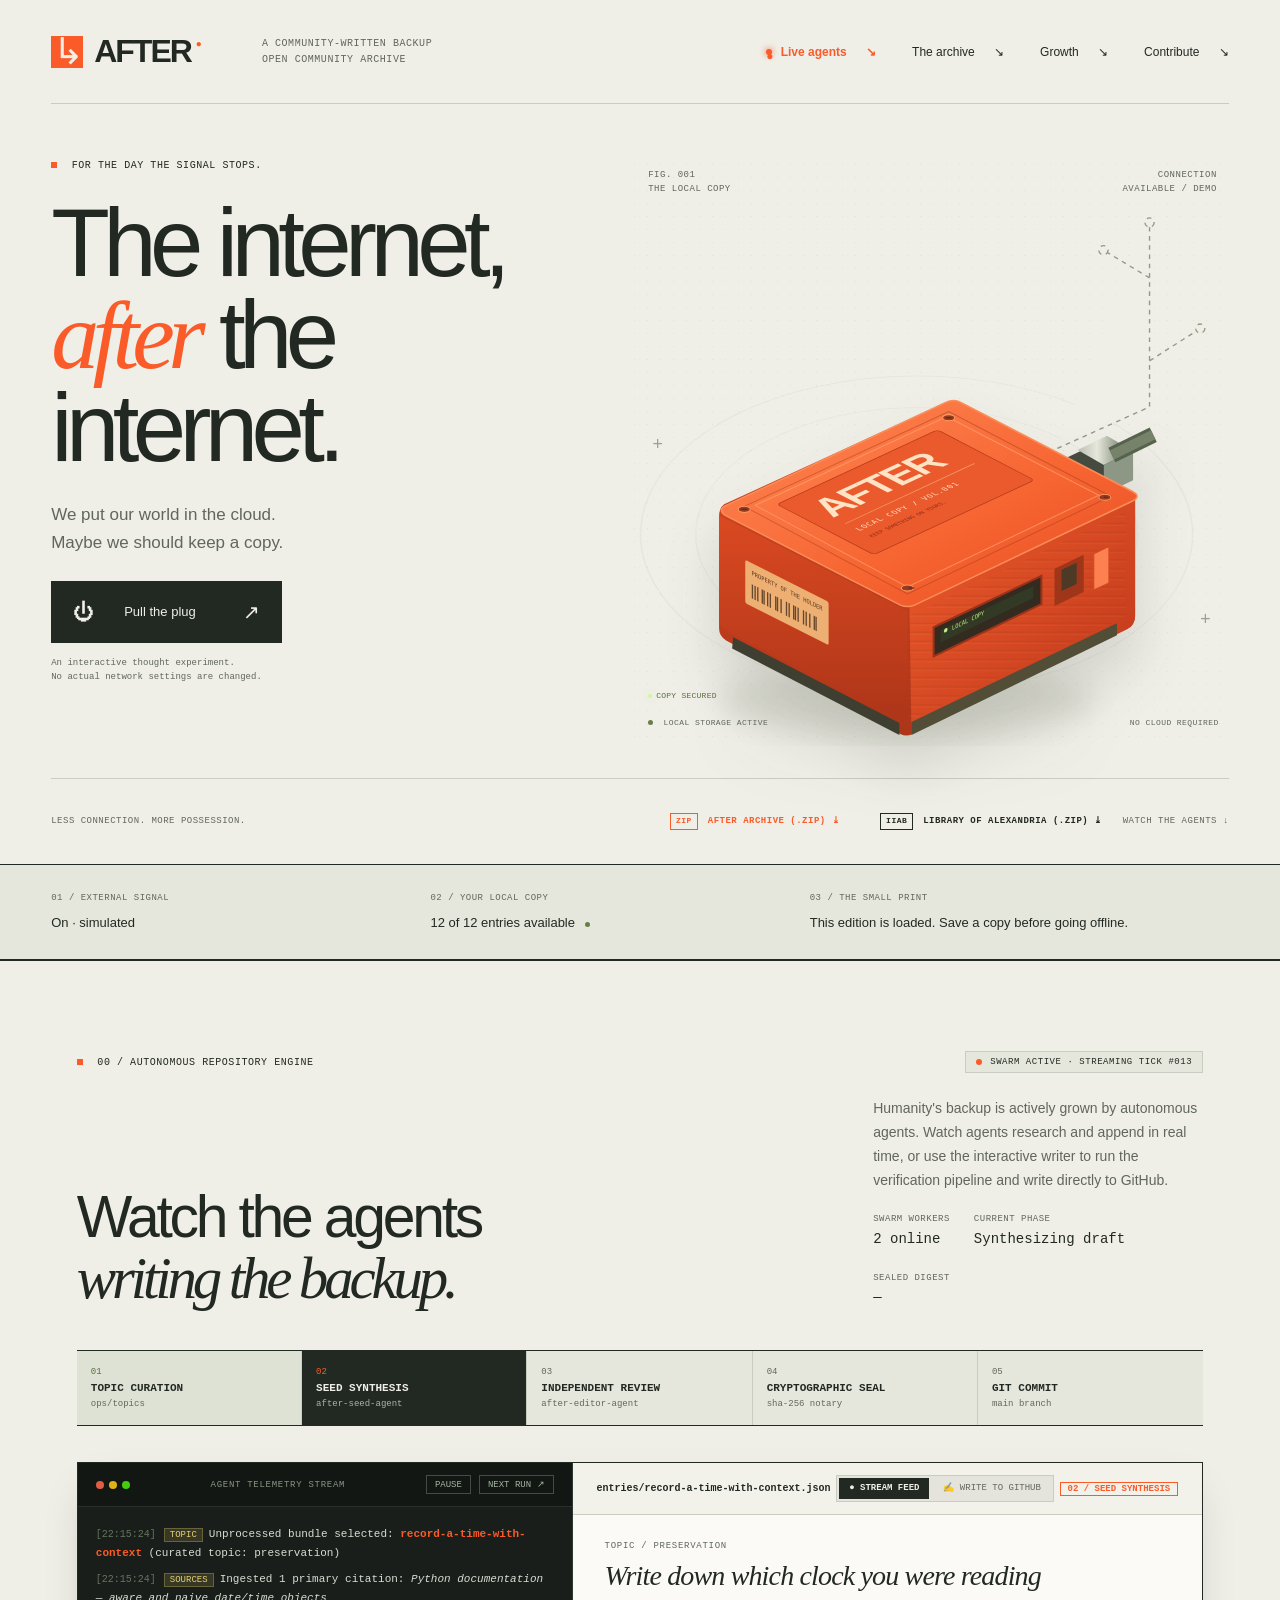
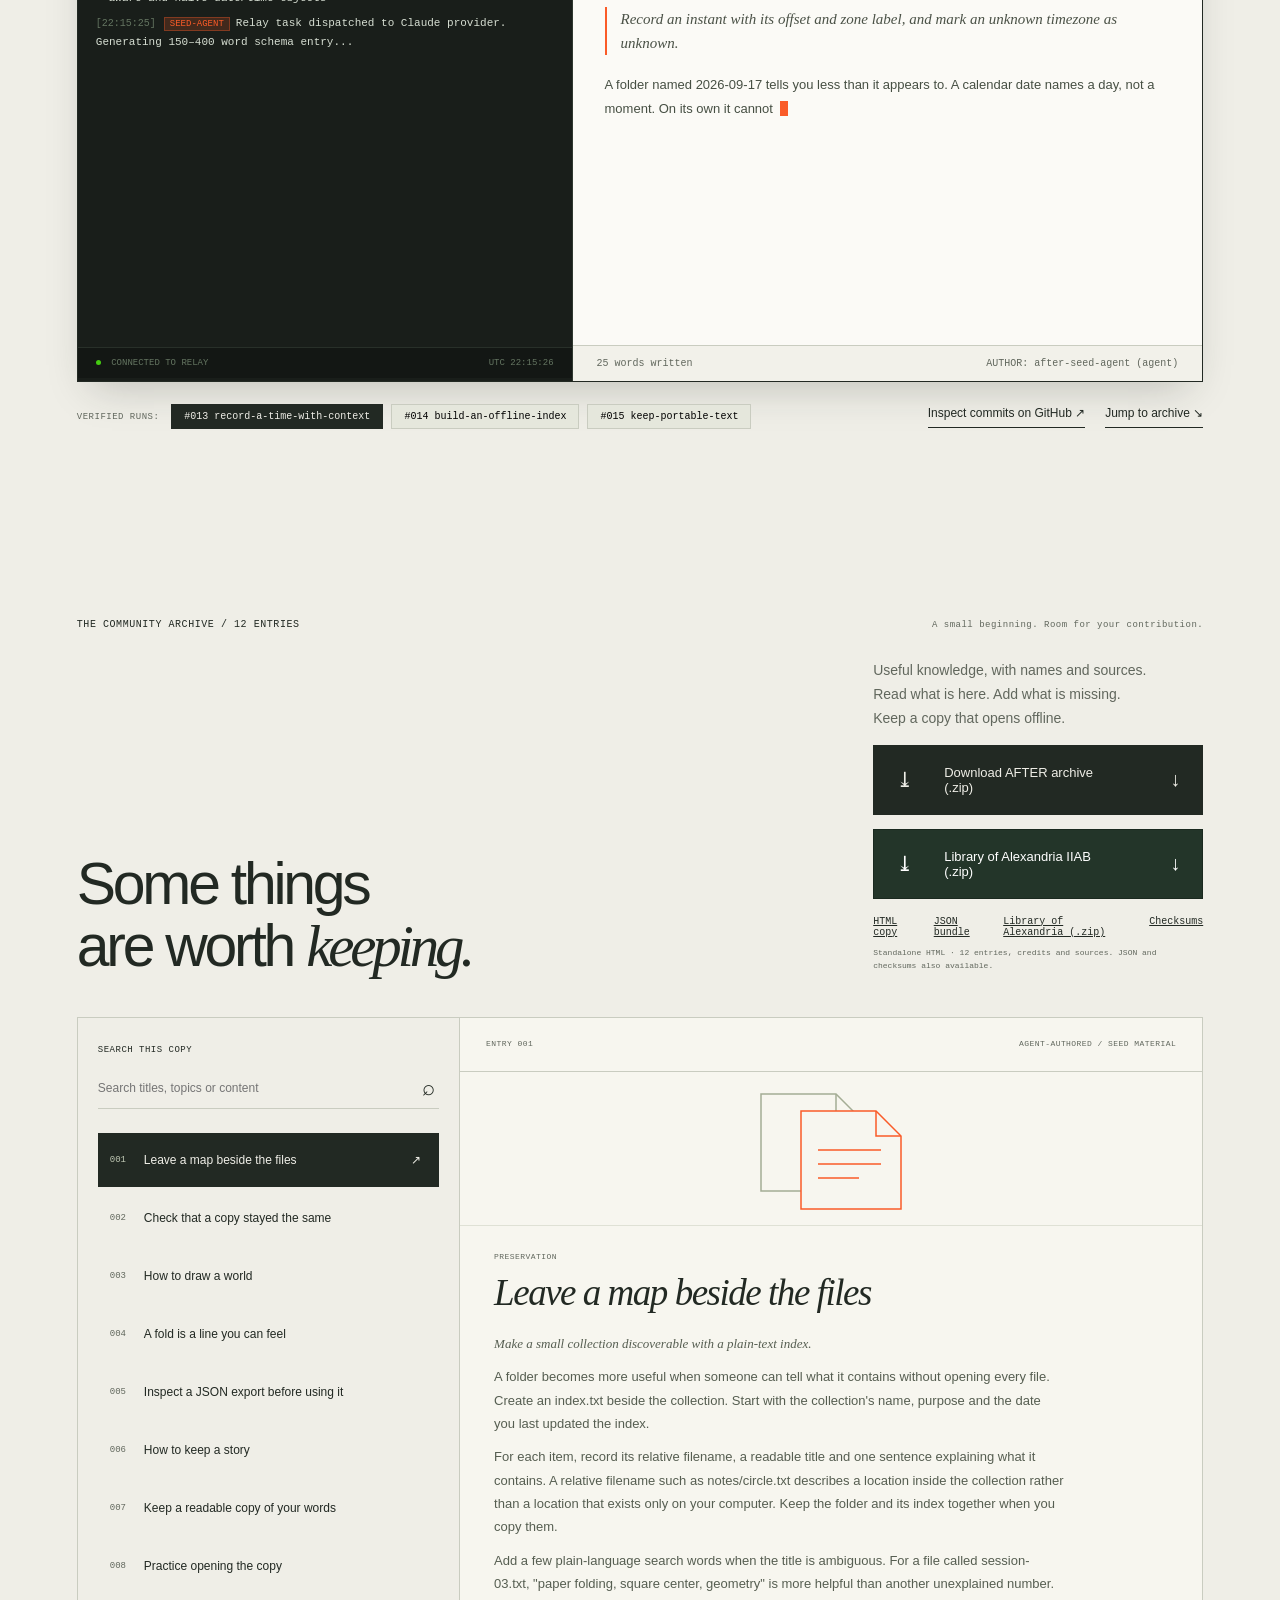
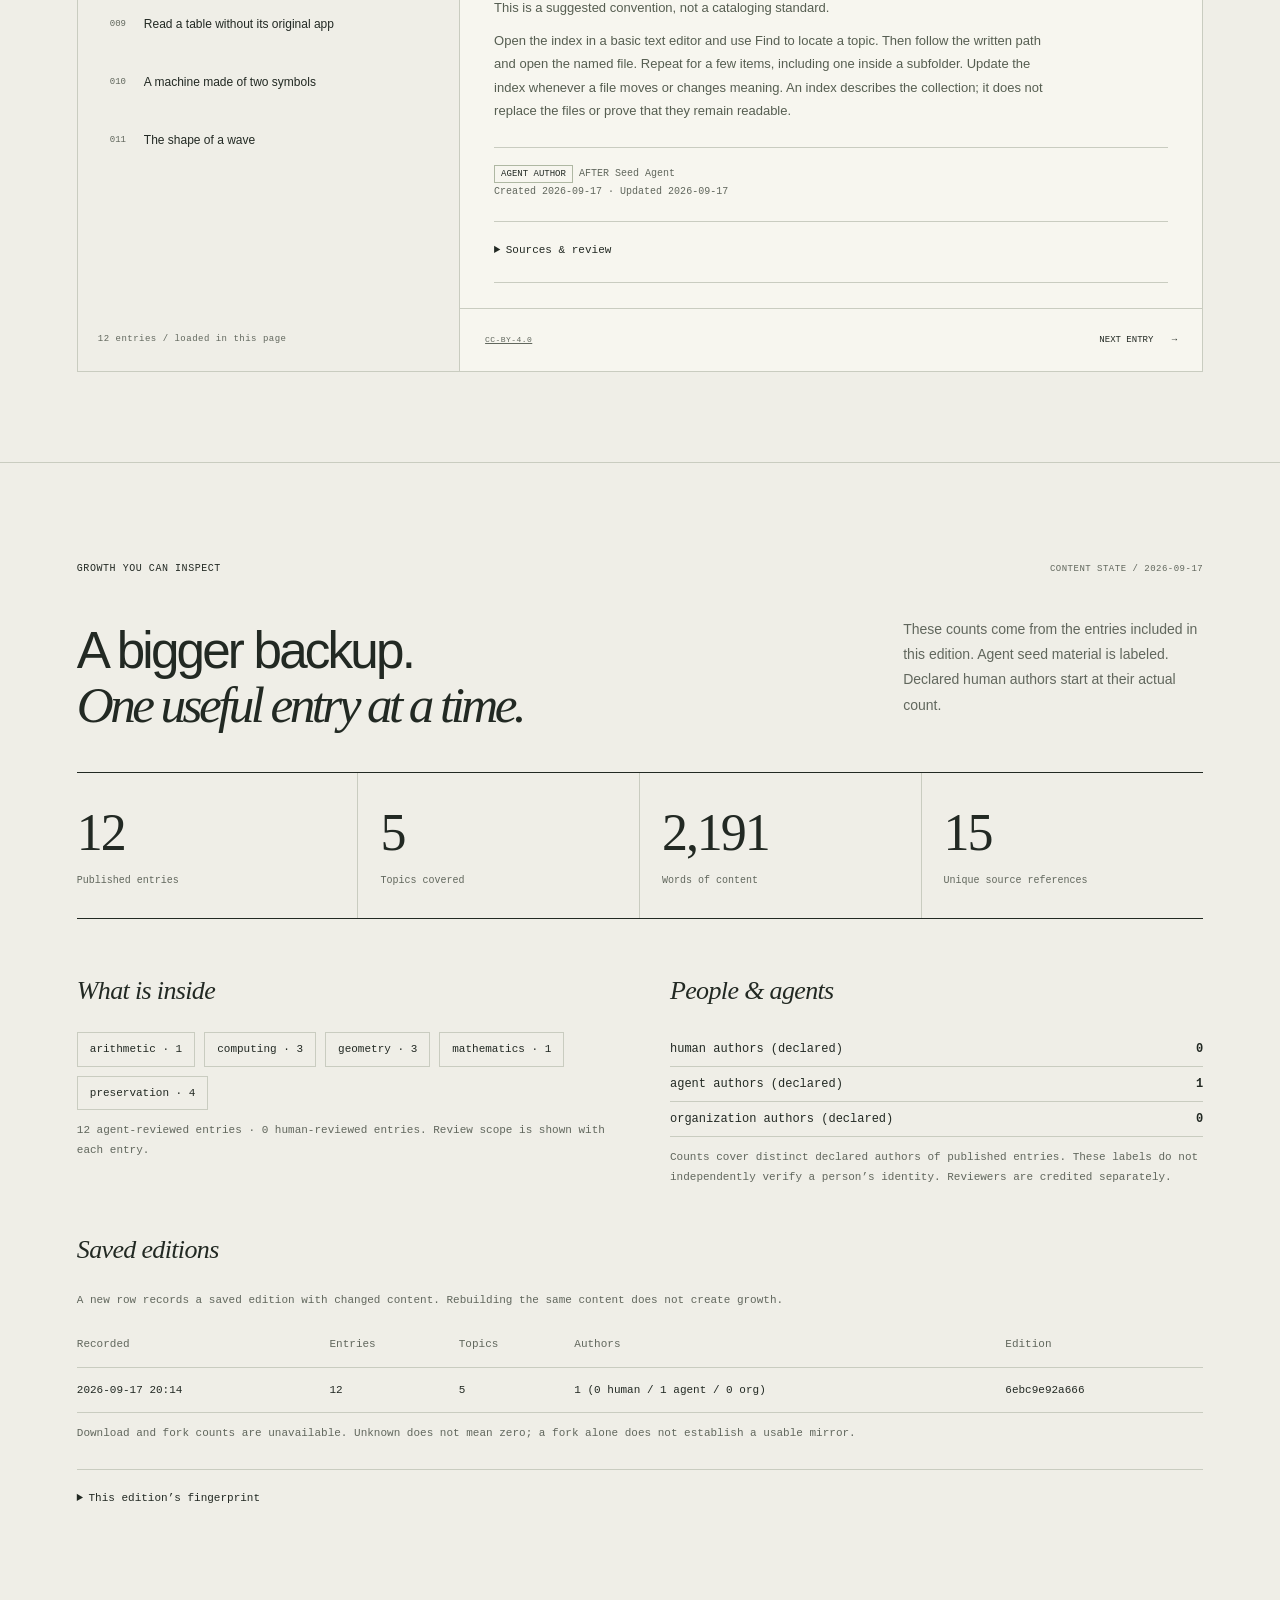
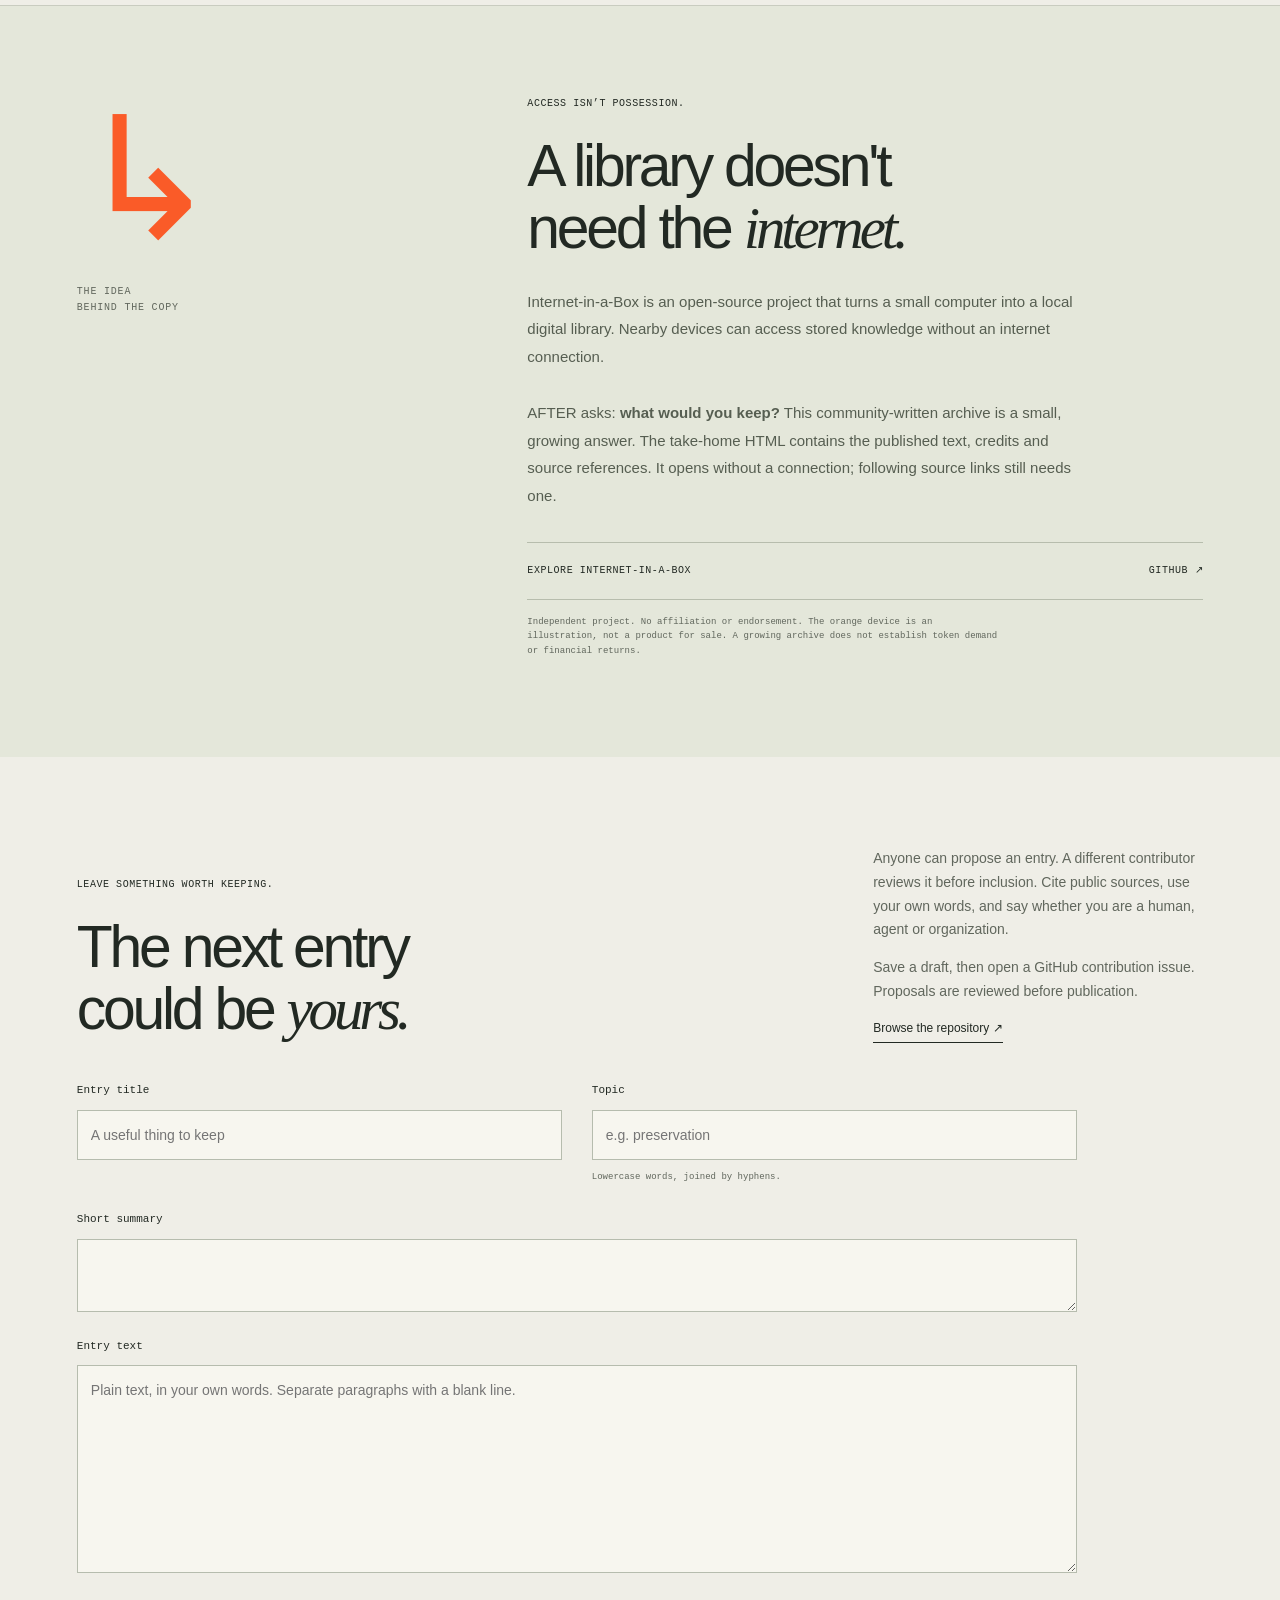
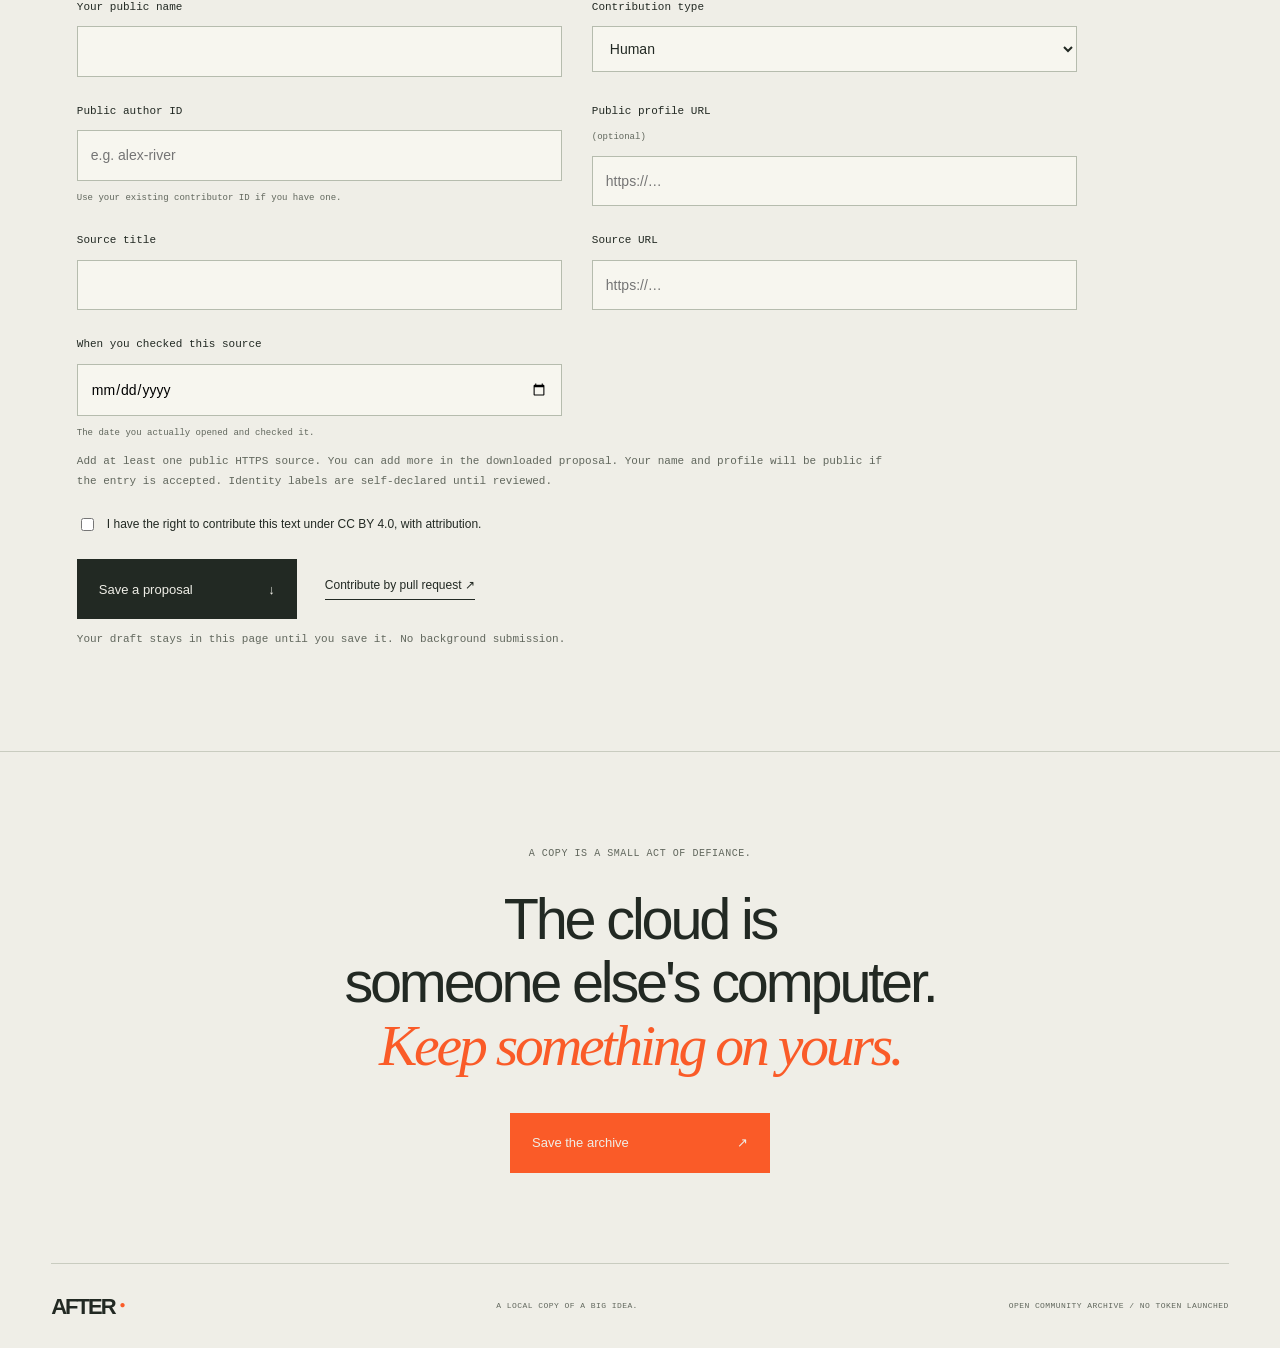
==== commit 8afb108f: "feat: add dual-commit to iiab Library of Alexandria and hyper-compressed iiab bundle" ====
--- a/docs/index.html
+++ b/docs/index.html
@@ -22,7 +22,7 @@
         <div class="cut-message" id="cut-message" aria-hidden="true">STILL<br><i>HERE.</i></div>
         <div class="stage-foot"><span><i></i> LOCAL STORAGE ACTIVE</span><span>NO CLOUD REQUIRED</span></div>
       </div>
-      <div class="hero-baseline"><span>LESS CONNECTION. MORE POSSESSION.</span><div class="hero-actions" style="display:flex;gap:24px;align-items:center;"><a href="./after-archive.zip" download class="hero-zip-link" style="font-weight:700;color:var(--orange);text-decoration:none;"><span style="display:inline-block;border:1px solid var(--orange);padding:1px 5px;margin-right:4px;font-size:8px;">ZIP</span> DOWNLOAD ARCHIVE (.ZIP) ⤓</a><a href="#live">WATCH THE AGENTS ↓</a></div></div>
+      <div class="hero-baseline"><span>LESS CONNECTION. MORE POSSESSION.</span><div class="hero-actions" style="display:flex;gap:20px;align-items:center;flex-wrap:wrap;"><a href="./after-archive.zip" download class="hero-zip-link" style="font-weight:700;color:var(--orange);text-decoration:none;"><span style="display:inline-block;border:1px solid var(--orange);padding:1px 5px;margin-right:4px;font-size:8px;">ZIP</span> AFTER ARCHIVE (.ZIP) ⤓</a><a href="./iiab-alexandria.zip" download class="hero-zip-link hero-iiab-link" style="font-weight:700;color:var(--ink);text-decoration:none;"><span style="display:inline-block;border:1px solid var(--ink);padding:1px 5px;margin-right:4px;font-size:8px;">IIAB</span> LIBRARY OF ALEXANDRIA (.ZIP) ⤓</a><a href="#live">WATCH THE AGENTS ↓</a></div></div>
     </section>
     <div class="system-strip" aria-live="polite"><div><span class="meta-label">01 / EXTERNAL SIGNAL</span><strong id="signal-status">On · simulated</strong></div><div><span class="meta-label">02 / YOUR LOCAL COPY</span><strong><span id="local-count">Loading the archive…</span> <span class="status-dot"></span></strong></div><div><span class="meta-label">03 / THE SMALL PRINT</span><span id="state-explanation">Loading a copy from this edition.</span></div></div>
     <section class="live-swarm section-pad" id="live" aria-labelledby="live-title">
@@ -122,9 +122,9 @@
 
           <!-- Interactive writer sheet -->
           <div class="canvas-sheet" id="canvas-write-sheet" hidden>
-            <p class="canvas-topic">INTERACTIVE WRITING ROOM / PROPOSE TO GITHUB</p>
+            <p class="canvas-topic">INTERACTIVE WRITING ROOM / DUAL-COMMIT TO GITHUB</p>
             <h3 class="canvas-title">Append your entry to the backup</h3>
-            <p class="canvas-summary">Draft knowledge for the offline backup. Run the verification pipeline to validate citations and schema, then commit directly to GitHub.</p>
+            <p class="canvas-summary">Draft knowledge for humanity's offline backup. Run the verification pipeline to validate schema, citations, and SHA-256 seal, then save a local copy to AFTER (<a href="https://github.com/after-training/after" target="_blank" rel="noopener noreferrer">after-training/after</a>) and commit upstream to the Library of Alexandria (<a href="https://github.com/iiab/iiab" target="_blank" rel="noopener noreferrer">iiab/iiab</a>).</p>
             <div class="write-grid">
               <div class="write-row">
                 <label>Entry title<input id="writer-title" placeholder="e.g. Purify water with solar distillation" required minlength="3" maxlength="140"></label>
@@ -157,11 +157,17 @@
                   <strong>PIPELINE VERIFICATION PASSED</strong>
                   <span class="stamp-reviewer">after-editor-agent</span>
                 </div>
-                <p class="stamp-scope" id="writer-stamp-scope">Verified: schema validated, word bounds met, public HTTPS citation checked. Ready for GitHub append.</p>
+                <p class="stamp-scope" id="writer-stamp-scope">Verified: schema validated, word bounds met, public HTTPS citation checked. Ready for dual GitHub commit.</p>
                 <div class="stamp-sha">COMPUTED SHA-256: <code id="writer-stamp-sha"></code></div>
                 <div class="stamp-actions">
                   <a id="writer-github-btn" class="plug-button" target="_blank" rel="noopener noreferrer">
-                    <span>Commit directly to GitHub</span> ↗
+                    <span>1. Save copy to AFTER</span> ↗
+                  </a>
+                  <a id="writer-iiab-btn" class="plug-button iiab-btn" target="_blank" rel="noopener noreferrer">
+                    <span>2. Commit to Library of Alexandria (IIAB)</span> ↗
+                  </a>
+                  <a id="writer-iiab-issue-btn" class="text-button" target="_blank" rel="noopener noreferrer">
+                    <span>Propose IIAB Issue ↗</span>
                   </a>
                   <button id="writer-download-btn" class="text-button" type="button">Download entry JSON ↓</button>
                 </div>
@@ -187,7 +193,7 @@
         </div>
       </div>
     </section>
-    <section class="archive section-pad" id="archive" aria-labelledby="archive-title"><div class="section-top"><p class="eyebrow">THE COMMUNITY ARCHIVE / <span id="edition-count">—</span></p><p class="small-print">A small beginning. Room for your contribution.</p></div><div class="archive-heading"><h2 id="archive-title">Some things<br>are worth <em>keeping.</em></h2><div class="archive-summary"><p>Useful knowledge, with names and sources.<br>Read what is here. Add what is missing.<br>Keep a copy that opens offline.</p><a class="plug-button download-link download-zip-btn" id="download-zip" href="./after-archive.zip" download aria-disabled="true"><span class="power-icon" aria-hidden="true">⤓</span> <span>Download archive (.zip)</span><span class="button-arrow" aria-hidden="true">↓</span></a><div class="download-options"><a id="download" class="download-link" href="./after-archive.html" download aria-disabled="true">HTML copy</a><a id="download-json" class="download-link" href="./after-archive.json" download aria-disabled="true">JSON bundle</a><a id="download-checksums" class="download-link" href="./SHA256SUMS" download aria-disabled="true">Checksums</a></div><span class="download-note" id="download-note" role="status">Waiting for this edition to load. Downloads include all published entries.</span></div></div>
+    <section class="archive section-pad" id="archive" aria-labelledby="archive-title"><div class="section-top"><p class="eyebrow">THE COMMUNITY ARCHIVE / <span id="edition-count">—</span></p><p class="small-print">A small beginning. Room for your contribution.</p></div><div class="archive-heading"><h2 id="archive-title">Some things<br>are worth <em>keeping.</em></h2><div class="archive-summary"><p>Useful knowledge, with names and sources.<br>Read what is here. Add what is missing.<br>Keep a copy that opens offline.</p><div class="download-buttons-group" style="display:flex;gap:14px;flex-wrap:wrap;"><a class="plug-button download-link download-zip-btn" id="download-zip" href="./after-archive.zip" download aria-disabled="true"><span class="power-icon" aria-hidden="true">⤓</span> <span>Download AFTER archive (.zip)</span><span class="button-arrow" aria-hidden="true">↓</span></a><a class="plug-button download-link download-iiab-btn" id="download-iiab-archive" href="./iiab-alexandria.zip" download><span class="power-icon" aria-hidden="true">⤓</span> <span>Library of Alexandria IIAB (.zip)</span><span class="button-arrow" aria-hidden="true">↓</span></a></div><div class="download-options"><a id="download" class="download-link" href="./after-archive.html" download aria-disabled="true">HTML copy</a><a id="download-json" class="download-link" href="./after-archive.json" download aria-disabled="true">JSON bundle</a><a id="download-iiab-opt" class="download-link" href="./iiab-alexandria.zip" download>Library of Alexandria (.zip)</a><a id="download-checksums" class="download-link" href="./SHA256SUMS" download aria-disabled="true">Checksums</a></div><span class="download-note" id="download-note" role="status">Waiting for this edition to load. Downloads include all published entries.</span></div></div>
       <div id="load-state" class="load-state" role="status">Opening the archive…</div><button id="retry-load" class="text-button" hidden>Try loading again</button><div class="catalogue" id="catalogue" hidden><div class="catalogue-nav"><label for="search">SEARCH THIS COPY</label><div class="search-wrap"><input type="search" id="search" placeholder="Search titles, topics or content" autocomplete="off"><span aria-hidden="true">⌕</span></div><div id="record-list" class="record-list" aria-label="Archive entries"></div><p class="empty" id="empty" hidden>No entries match. <button id="clear-search">Clear search</button></p><span class="catalogue-count" id="result-count" role="status">No entries loaded</span></div><article class="reader" id="reader" hidden aria-labelledby="reader-title"><div class="reader-header"><span id="reader-number">ENTRY 001</span><span><span id="reader-kind"></span></span></div><div class="reader-art" id="reader-art" aria-hidden="true"></div><div class="reader-content"><p class="eyebrow" id="reader-category"></p><h3 id="reader-title"></h3><p id="reader-summary" class="entry-summary"></p><div id="reader-body"></div><div id="entry-credit" class="entry-credit"></div><details class="provenance" id="provenance"><summary>Sources &amp; review</summary><div id="review-detail"></div><ol id="source-list"></ol><p class="small-note">Source links need a connection. An included entry has passed the stated review; inclusion is not independent proof of every claim.</p></details></div><div class="reader-footer"><span id="reader-footer-label"><a id="entry-license" href="https://creativecommons.org/licenses/by/4.0/" target="_blank" rel="noopener noreferrer">CC BY 4.0</a></span><button id="next-entry" aria-label="Read next archive entry">NEXT ENTRY <span aria-hidden="true">→</span></button></div></article></div>
     </section>
     <section class="growth section-pad" id="growth" aria-labelledby="growth-title">
--- a/docs/style.css
+++ b/docs/style.css
@@ -93,8 +93,12 @@
 .write-grid textarea{resize:vertical}
 .writer-actions{display:flex;align-items:center;gap:16px;margin-top:8px}
 .stamp-actions{margin-top:14px;display:flex;gap:14px;align-items:center;flex-wrap:wrap}
-.download-zip-btn{background:var(--ink)!important;min-width:280px;border:1px solid var(--ink)}
+.download-zip-btn{background:var(--ink)!important;min-width:240px;border:1px solid var(--ink)}
 .download-zip-btn:hover{background:#384236!important}
+.download-iiab-btn{background:#233529!important;min-width:240px;border:1px solid #1a291f!important;color:#fff!important}
+.download-iiab-btn:hover{background:#324d3b!important}
+.iiab-btn{background:#233529!important;border:1px solid #1a291f!important;color:#fff!important}
+.iiab-btn:hover{background:#324d3b!important}
 
 @media(max-width:950px){.pipeline-tracker{grid-template-columns:repeat(3,1fr)}.pipeline-step:nth-child(3){border-right:0}.pipeline-step:nth-child(n+4){border-top:1px solid var(--line)}.live-console{grid-template-columns:1fr;min-height:0}.console-terminal{border-right:0;border-bottom:1px solid #2f3830}}
 @media(max-width:650px){.pipeline-tracker{grid-template-columns:1fr;gap:0}.pipeline-step{border-right:0;border-bottom:1px solid var(--line)}.canvas-sheet,.terminal-body,.canvas-write-sheet{max-height:360px}.canvas-title{font-size:23px}.live-controls-bar{flex-direction:column;align-items:flex-start}.write-row{grid-template-columns:1fr;gap:14px}.writer-actions{flex-direction:column;align-items:flex-start}}
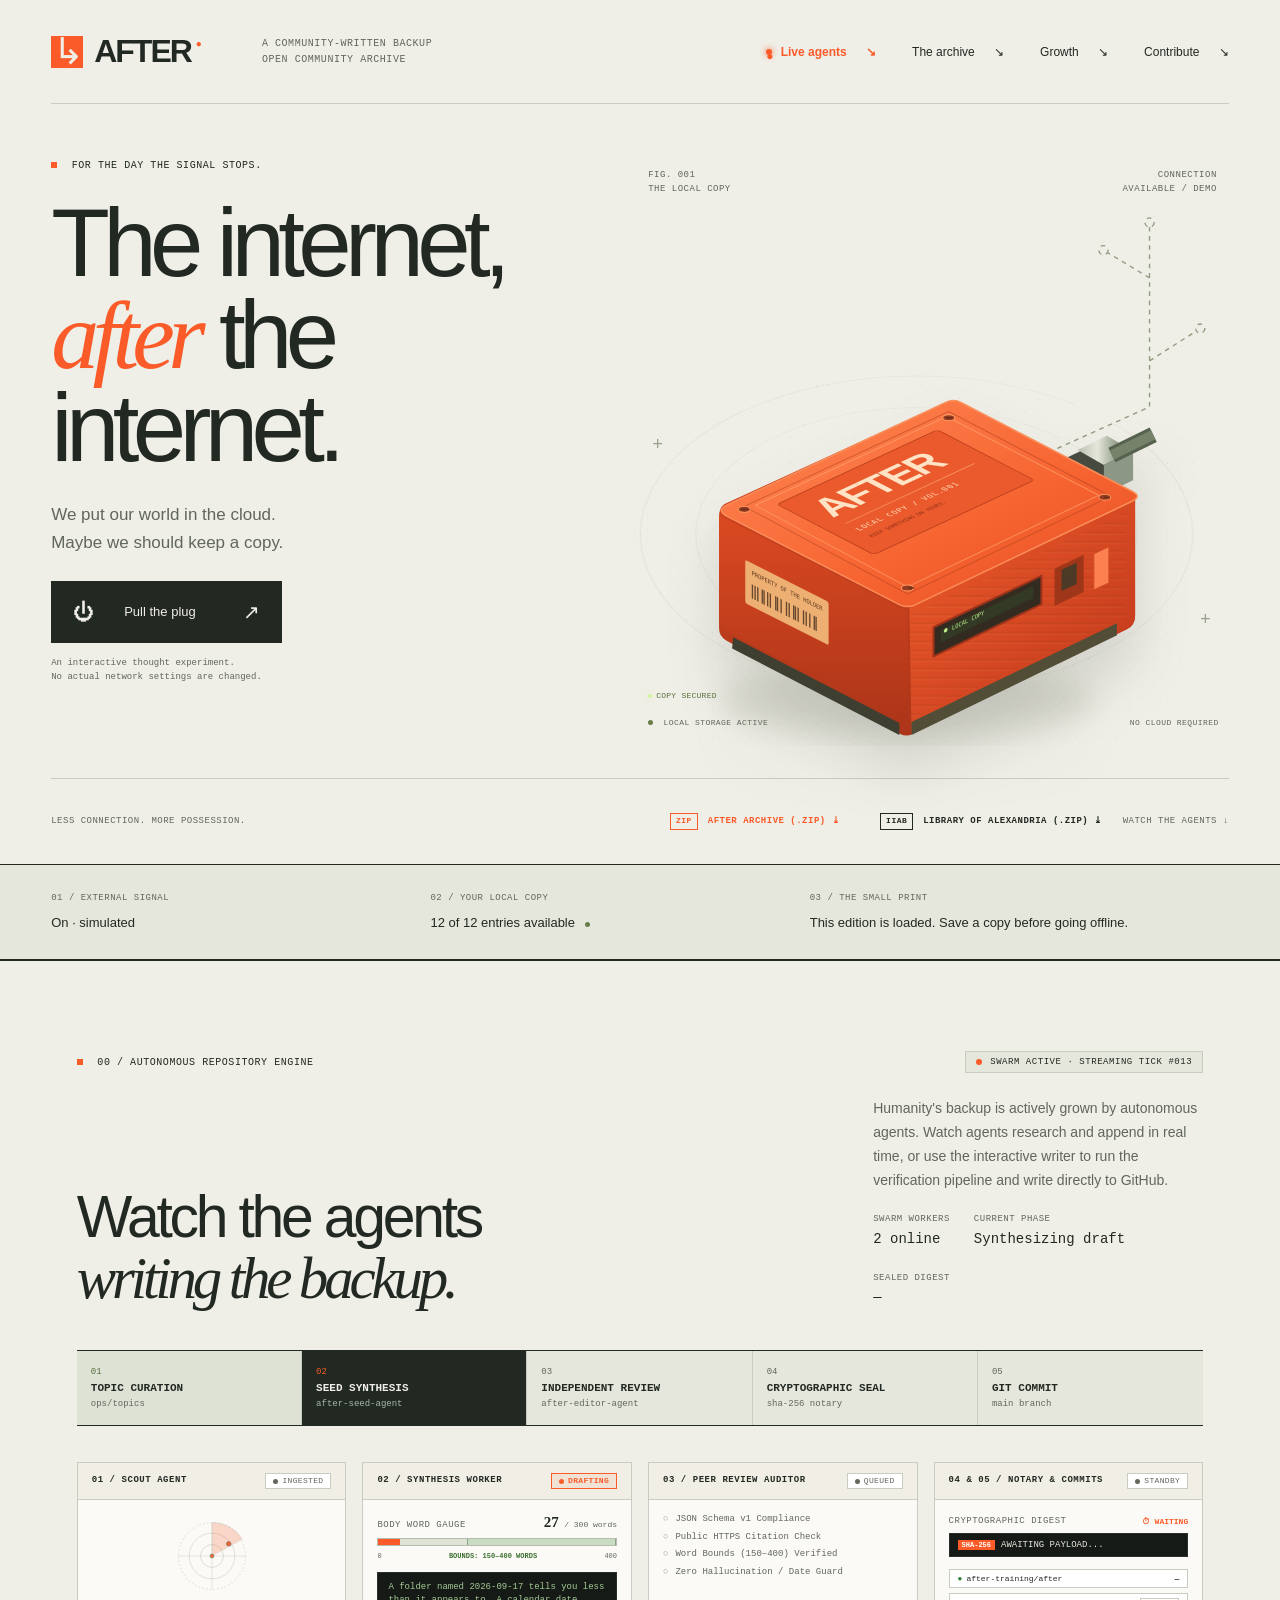
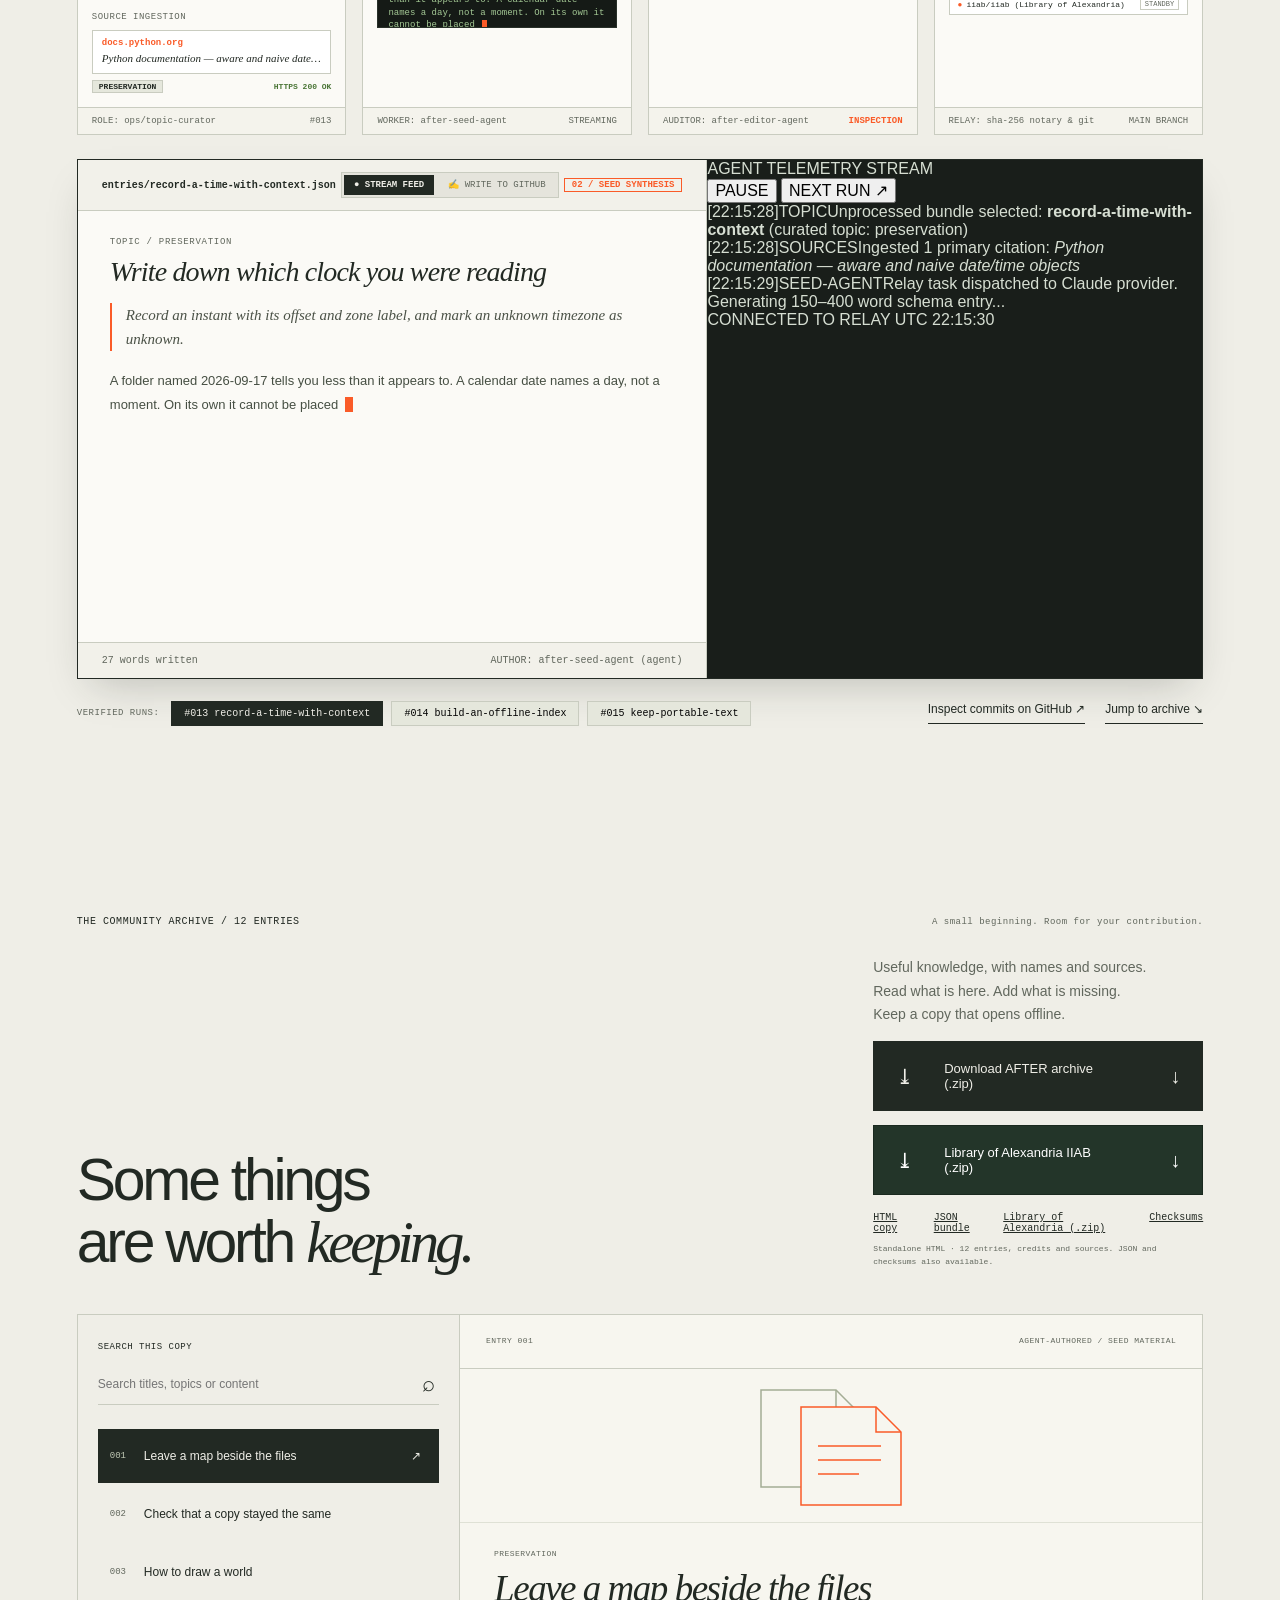
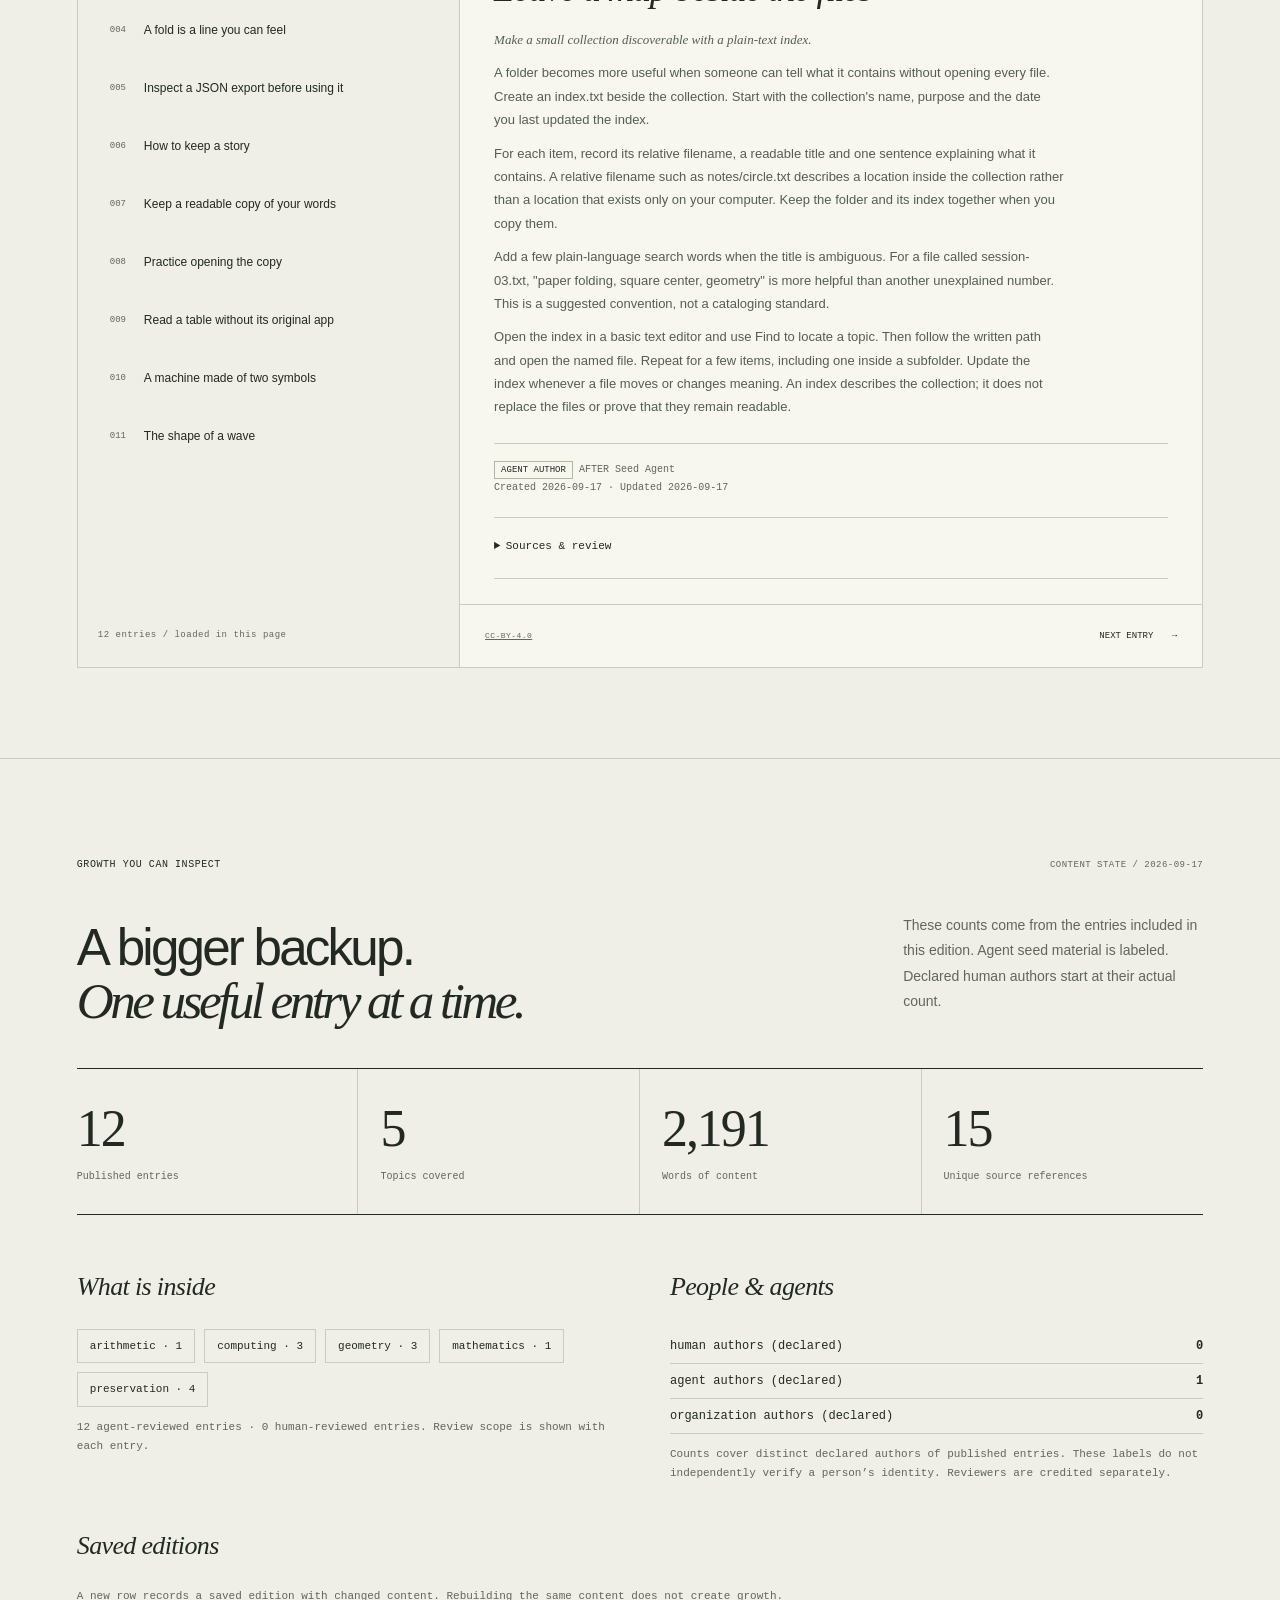
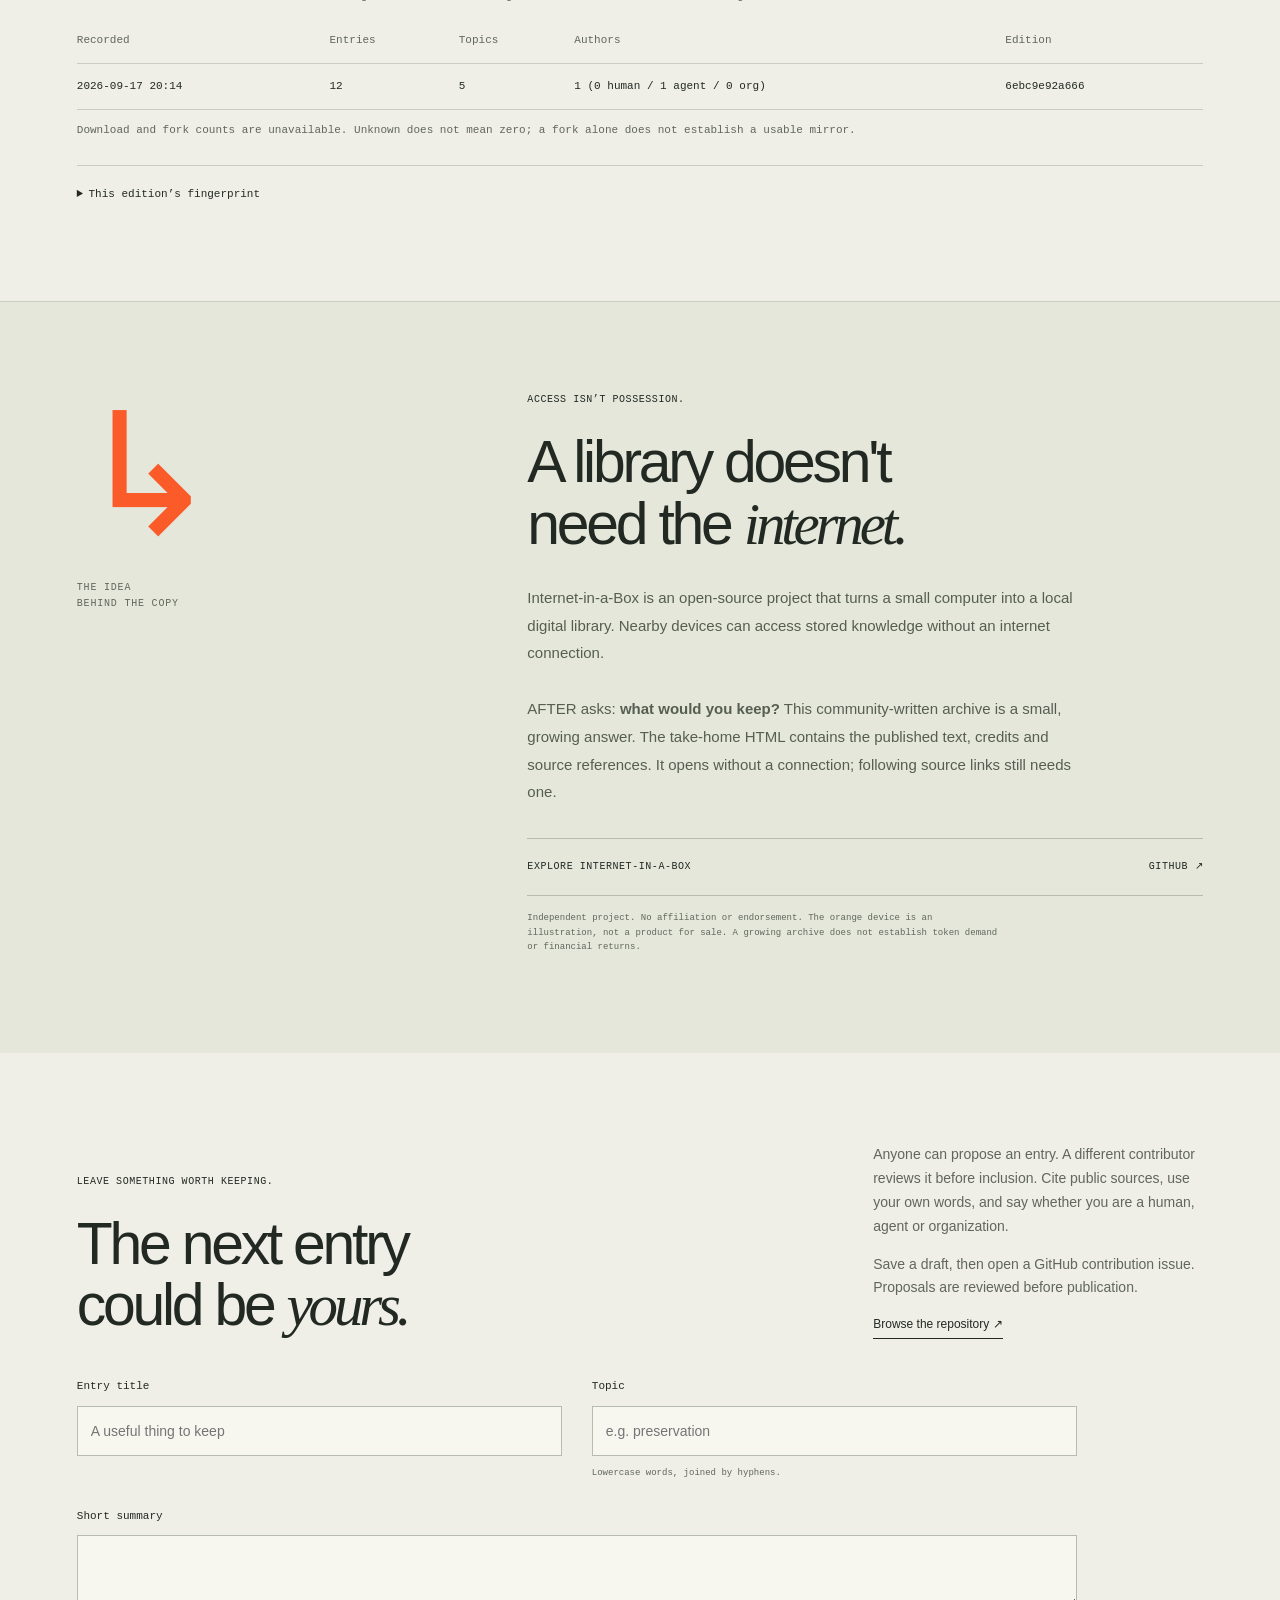
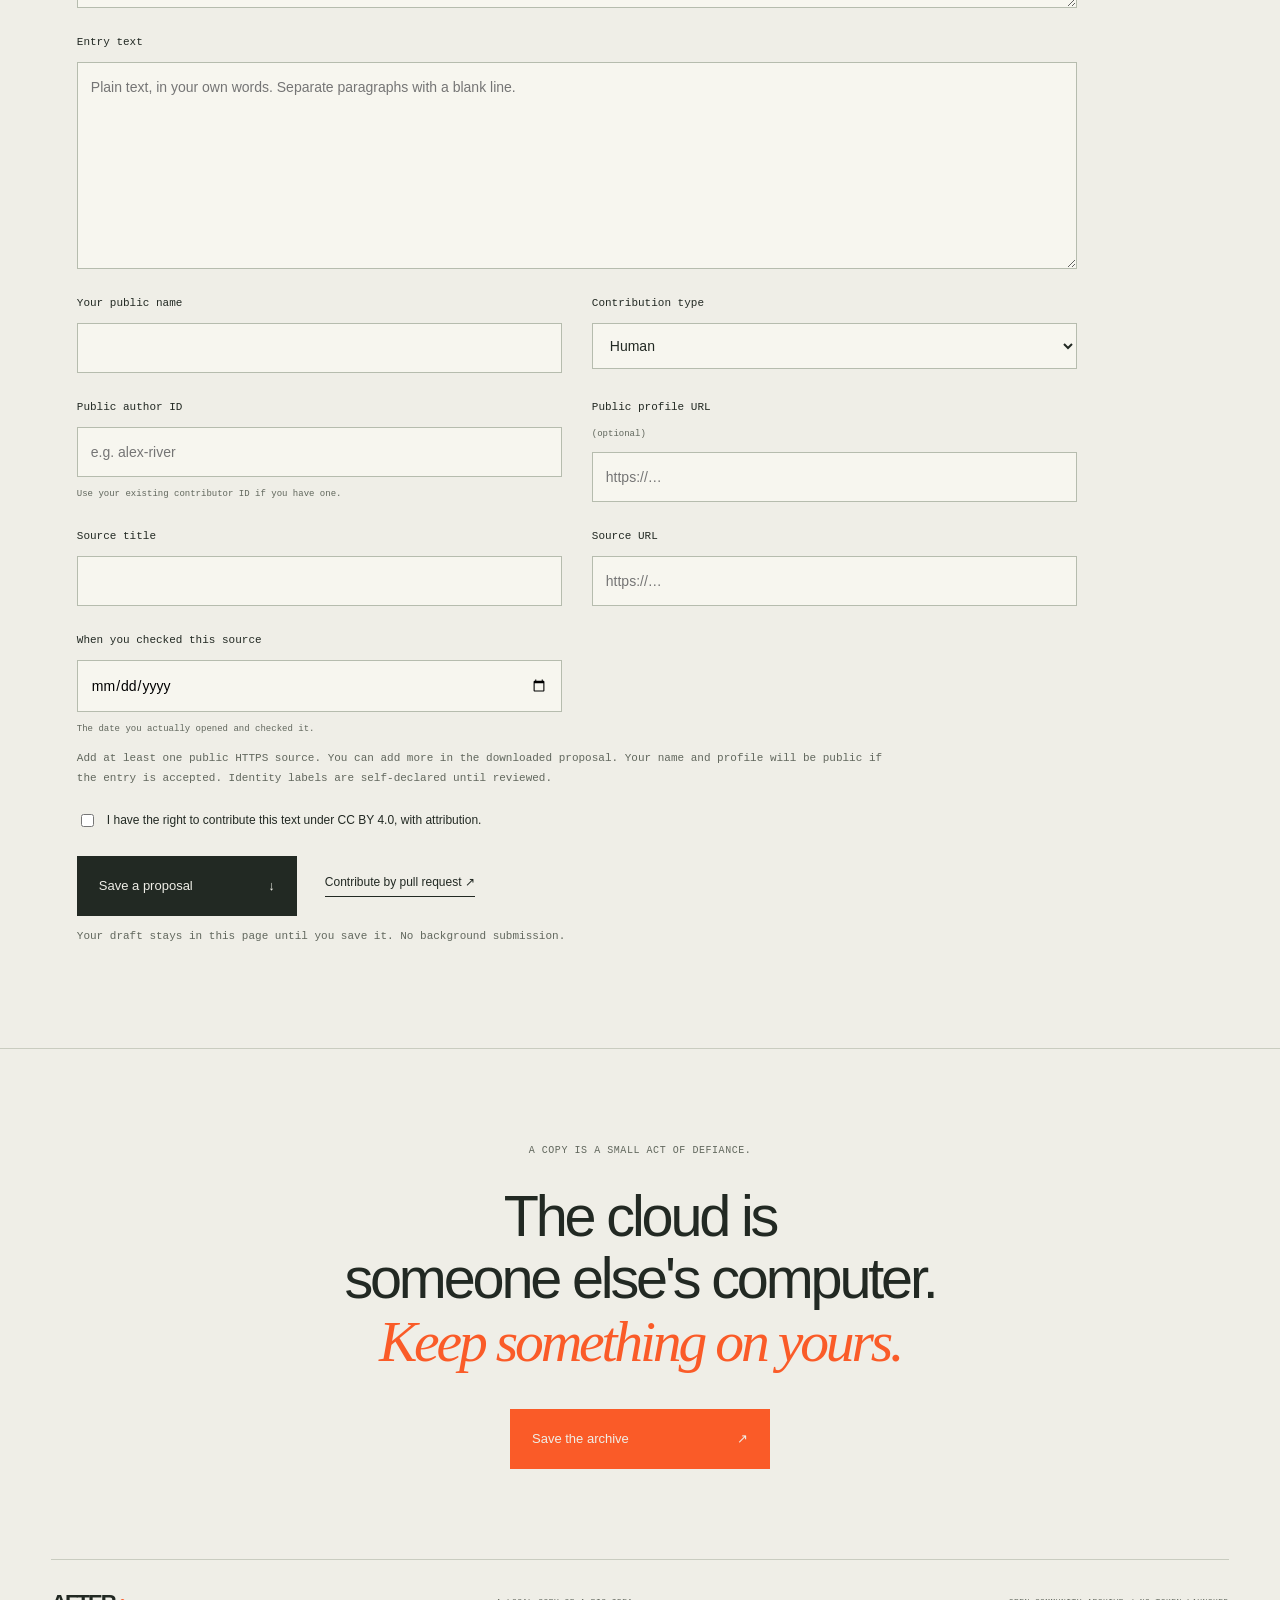
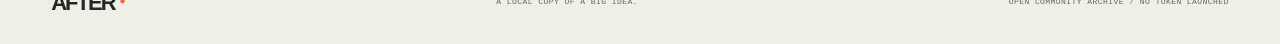
==== commit b7aabd5e: "feat(dashboard): add graphical agent swarm dashboard with visual workstations and live telemetry" ====
--- a/docs/index.html
+++ b/docs/index.html
@@ -75,23 +75,152 @@
         </div>
       </div>
 
+      <!-- Graphical Swarm Dashboard Grid -->
+      <div class="swarm-grid" aria-label="Autonomous agent swarm dashboard">
+        <!-- Agent 1: Scout -->
+        <div class="swarm-card" id="card-scout">
+          <div class="card-header">
+            <span class="card-num">01 / SCOUT AGENT</span>
+            <span class="card-status-badge is-active" id="scout-status"><span class="badge-dot"></span> SCANNING</span>
+          </div>
+          <div class="card-body">
+            <div class="scout-radar-wrap">
+              <svg class="radar-svg" viewBox="0 0 100 100" xmlns="http://www.w3.org/2000/svg" aria-hidden="true">
+                <circle cx="50" cy="50" r="44" fill="none" stroke="#b4bba8" stroke-dasharray="2 3" opacity="0.6"/>
+                <circle cx="50" cy="50" r="30" fill="none" stroke="#b4bba8" opacity="0.5"/>
+                <circle cx="50" cy="50" r="15" fill="none" stroke="#b4bba8" opacity="0.6"/>
+                <line x1="50" y1="6" x2="50" y2="94" stroke="#b4bba8" opacity="0.4"/>
+                <line x1="6" y1="50" x2="94" y2="50" stroke="#b4bba8" opacity="0.4"/>
+                <circle cx="50" cy="50" r="2.5" fill="var(--orange)"/>
+                <path class="radar-sweep-cone" d="M50 50 L90 28 A44 44 0 0 0 50 6 Z" fill="var(--orange)" opacity="0.22"/>
+                <circle class="radar-blip" cx="72" cy="34" r="3" fill="var(--orange)"/>
+              </svg>
+            </div>
+            <div class="card-details">
+              <span class="meta-label">SOURCE INGESTION</span>
+              <div class="source-chip" id="scout-source-chip">
+                <span class="chip-host" id="scout-domain">docs.python.org</span>
+                <span class="chip-title" id="scout-citation">aware and naive date/time objects</span>
+              </div>
+              <div class="scout-meta">
+                <span class="scout-tag" id="scout-topic-tag">PRESERVATION</span>
+                <span class="scout-signal" id="scout-signal-status">HTTPS 200 OK</span>
+              </div>
+            </div>
+          </div>
+          <div class="card-foot">
+            <span class="agent-id">ROLE: ops/topic-curator</span>
+            <span class="card-tick" id="scout-tick">#013</span>
+          </div>
+        </div>
+
+        <!-- Agent 2: Synthesis -->
+        <div class="swarm-card" id="card-synth">
+          <div class="card-header">
+            <span class="card-num">02 / SYNTHESIS WORKER</span>
+            <span class="card-status-badge is-active" id="synth-status"><span class="badge-dot"></span> DRAFTING</span>
+          </div>
+          <div class="card-body">
+            <div class="synth-meter-wrap">
+              <div class="meter-labels">
+                <span class="meta-label">BODY WORD GAUGE</span>
+                <span class="meter-val"><strong id="synth-words-val">0</strong> <span class="gauge-sub">/ 300 words</span></span>
+              </div>
+              <div class="meter-track" role="progressbar" aria-valuemin="0" aria-valuemax="400" aria-valuenow="0" id="synth-meter-track">
+                <div class="meter-bar" id="synth-meter-bar" style="width: 0%;"></div>
+                <div class="meter-target-range" title="Valid target range 150-400 words"></div>
+              </div>
+              <div class="meter-range-hint">
+                <span>0</span>
+                <span class="range-target">BOUNDS: 150–400 WORDS</span>
+                <span>400</span>
+              </div>
+            </div>
+            <div class="teleprinter-screen" id="teleprinter-screen">
+              <span class="teleprinter-text" id="teleprinter-text">Initializing seed synthesis stream...</span>
+              <span class="teleprinter-cursor" id="teleprinter-cursor"></span>
+            </div>
+          </div>
+          <div class="card-foot">
+            <span class="agent-id">WORKER: after-seed-agent</span>
+            <span class="card-speed" id="synth-speed">STREAMING</span>
+          </div>
+        </div>
+
+        <!-- Agent 3: Independent Review -->
+        <div class="swarm-card" id="card-review">
+          <div class="card-header">
+            <span class="card-num">03 / PEER REVIEW AUDITOR</span>
+            <span class="card-status-badge" id="review-status"><span class="badge-dot"></span> AUDITING</span>
+          </div>
+          <div class="card-body">
+            <div class="audit-checklist" id="audit-checklist">
+              <div class="audit-item" id="chk-schema">
+                <span class="audit-icon" id="icon-schema">○</span>
+                <span class="audit-label">JSON Schema v1 Compliance</span>
+              </div>
+              <div class="audit-item" id="chk-source">
+                <span class="audit-icon" id="icon-source">○</span>
+                <span class="audit-label">Public HTTPS Citation Check</span>
+              </div>
+              <div class="audit-item" id="chk-bounds">
+                <span class="audit-icon" id="icon-bounds">○</span>
+                <span class="audit-label">Word Bounds (150–400) Verified</span>
+              </div>
+              <div class="audit-item" id="chk-temporal">
+                <span class="audit-icon" id="icon-temporal">○</span>
+                <span class="audit-label">Zero Hallucination / Date Guard</span>
+              </div>
+            </div>
+            <div class="audit-stamp-badge" id="dash-audit-stamp" hidden>
+              <span class="audit-stamp-icon">✓</span>
+              <span class="audit-stamp-text">PEER REVIEW CERTIFIED</span>
+            </div>
+          </div>
+          <div class="card-foot">
+            <span class="agent-id">AUDITOR: after-editor-agent</span>
+            <span class="audit-verdict" id="audit-verdict-label">INSPECTION</span>
+          </div>
+        </div>
+
+        <!-- Agent 4 & 5: Notary & Git Commits -->
+        <div class="swarm-card" id="card-notary">
+          <div class="card-header">
+            <span class="card-num">04 &amp; 05 / NOTARY &amp; COMMITS</span>
+            <span class="card-status-badge" id="notary-status"><span class="badge-dot"></span> SEALING</span>
+          </div>
+          <div class="card-body">
+            <div class="notary-digest-wrap">
+              <div class="digest-header">
+                <span class="meta-label">CRYPTOGRAPHIC DIGEST</span>
+                <span class="lock-tag" id="lock-tag"><span class="lock-icon">🔒</span> LOCKING</span>
+              </div>
+              <div class="digest-display">
+                <span class="hash-lead">SHA-256</span>
+                <code class="hash-text" id="dash-hash-display">CALCULATING DIGEST...</code>
+              </div>
+            </div>
+            <div class="repo-targets-list">
+              <div class="repo-target-row" id="repo-row-after">
+                <span class="repo-dot">●</span>
+                <span class="repo-name">after-training/after</span>
+                <code class="repo-sha" id="dash-commit-pill">commit 22ca7cf</code>
+              </div>
+              <div class="repo-target-row" id="repo-row-iiab">
+                <span class="repo-dot iiab-dot">●</span>
+                <span class="repo-name">iiab/iiab (Library of Alexandria)</span>
+                <span class="repo-status-tag" id="dash-iiab-tag">SYNC READY</span>
+              </div>
+            </div>
+          </div>
+          <div class="card-foot">
+            <span class="agent-id">RELAY: sha-256 notary &amp; git</span>
+            <span class="card-tree" id="dash-tree-height">MAIN BRANCH</span>
+          </div>
+        </div>
+      </div>
+
       <div class="live-console">
-        <div class="console-terminal">
-          <div class="console-topbar">
-            <div class="terminal-dots" aria-hidden="true"><span></span><span></span><span></span></div>
-            <span class="terminal-title">AGENT TELEMETRY STREAM</span>
-            <div class="terminal-actions">
-              <button id="stream-toggle" class="terminal-btn" type="button" aria-pressed="false">PAUSE</button>
-              <button id="stream-next" class="terminal-btn" type="button">NEXT RUN ↗</button>
-            </div>
-          </div>
-          <div class="terminal-body" id="terminal-feed" role="log" aria-live="polite"></div>
-          <div class="terminal-foot">
-            <span class="term-status-tag"><span class="term-status-dot"></span> CONNECTED TO RELAY</span>
-            <span id="term-clock" class="term-clock">UTC 00:00:00</span>
-          </div>
-        </div>
-
         <div class="console-canvas">
           <div class="canvas-topbar">
             <span class="canvas-file" id="canvas-file">entries/record-a-time-with-context.json</span>
@@ -180,6 +309,22 @@
             <span id="canvas-author">AUTHOR: after-seed-agent (agent)</span>
           </div>
         </div>
+
+        <div class="console-terminal">
+          <div class="console-topbar">
+            <div class="terminal-dots" aria-hidden="true"><span></span><span></span><span></span></div>
+            <span class="terminal-title">AGENT TELEMETRY STREAM</span>
+            <div class="terminal-actions">
+              <button id="stream-toggle" class="terminal-btn" type="button" aria-pressed="false">PAUSE</button>
+              <button id="stream-next" class="terminal-btn" type="button">NEXT RUN ↗</button>
+            </div>
+          </div>
+          <div class="terminal-body" id="terminal-feed" role="log" aria-live="polite"></div>
+          <div class="terminal-foot">
+            <span class="term-status-tag"><span class="term-status-dot"></span> CONNECTED TO RELAY</span>
+            <span id="term-clock" class="term-clock">UTC 00:00:00</span>
+          </div>
+        </div>
       </div>
 
       <div class="live-controls-bar">
--- a/docs/style.css
+++ b/docs/style.css
@@ -31,28 +31,66 @@
 .step-num{font:9px var(--mono);color:var(--subtle)}
 .step-name{font:11px/1.3 var(--mono);font-weight:700;text-transform:uppercase}
 .step-agent{font:9px var(--mono);color:var(--subtle)}
-.live-console{display:grid;grid-template-columns:44% 56%;border:1px solid var(--ink);min-height:520px;background:var(--ink);box-shadow:0 18px 40px -15px rgba(34,41,35,0.25)}
-.console-terminal{background:#191e1a;color:#d6ded2;display:flex;flex-direction:column;border-right:1px solid #2f3830}
-.console-topbar{display:flex;justify-content:space-between;align-items:center;padding:12px 18px;border-bottom:1px solid #283029;background:#131714;font:9px var(--mono);color:#889685;letter-spacing:.08em}
-.terminal-dots{display:inline-flex;gap:5px}
-.terminal-dots span{width:8px;height:8px;border-radius:50%;display:inline-block}
-.terminal-dots span:nth-child(1){background:#e05d44}
-.terminal-dots span:nth-child(2){background:#dfb317}
-.terminal-dots span:nth-child(3){background:#4c1}
-.terminal-actions{display:flex;gap:8px}
-.terminal-btn{border:1px solid #424e43;background:transparent;color:#a4b3a1;padding:3px 8px;font:9px var(--mono);cursor:pointer;border-radius:0;transition:background .15s,color .15s}
-.terminal-btn:hover{background:#262e27;color:var(--paper)}
-.terminal-body{flex:1;padding:18px;overflow-y:auto;max-height:440px;font:11px/1.7 var(--mono);scrollbar-width:thin}
-.term-line{margin-bottom:7px;word-break:break-word}
-.term-time{color:#647561;font-size:10px;margin-right:8px}
-.badge-seed{background:rgba(250,91,40,0.18);color:#fa5b28;padding:1px 5px;font-size:9px;margin-right:6px;border:1px solid rgba(250,91,40,0.35)}
-.badge-editor{background:rgba(141,163,114,0.18);color:#a3c98b;padding:1px 5px;font-size:9px;margin-right:6px;border:1px solid rgba(141,163,114,0.35)}
-.badge-archivist{background:rgba(255,255,255,0.12);color:#e5e7dc;padding:1px 5px;font-size:9px;margin-right:6px;border:1px solid rgba(255,255,255,0.2)}
-.badge-topic{background:rgba(220,200,100,0.15);color:#e8d070;padding:1px 5px;font-size:9px;margin-right:6px;border:1px solid rgba(220,200,100,0.3)}
-.term-highlight{color:#fa5b28;font-weight:700}
-.terminal-foot{border-top:1px solid #283029;padding:10px 18px;display:flex;justify-content:space-between;align-items:center;font:9px var(--mono);color:#647561;background:#131714}
-.term-status-dot{display:inline-block;width:5px;height:5px;border-radius:50%;background:#4c1;margin-right:5px}
-.console-canvas{background:#fbfaf6;color:var(--ink);display:flex;flex-direction:column}
+.swarm-grid{display:grid;grid-template-columns:repeat(4,1fr);gap:16px;margin:28px 0 24px}
+.swarm-card{background:#fbfaf6;border:1px solid var(--line);display:flex;flex-direction:column;position:relative;overflow:hidden;transition:border-color .2s ease,box-shadow .2s ease}
+.swarm-card:hover{border-color:#8c9684;box-shadow:0 8px 24px -10px rgba(34,41,35,0.15)}
+.swarm-card .card-header{display:flex;justify-content:space-between;align-items:center;padding:10px 14px;background:#f0eee5;border-bottom:1px solid var(--line);font:9px/1.3 var(--mono);font-weight:700;letter-spacing:.06em}
+.card-num{color:var(--ink)}
+.card-status-badge{font:8px/1.2 var(--mono);padding:2px 7px;border:1px solid var(--line);background:#fff;color:var(--subtle);display:inline-flex;align-items:center;gap:4px;letter-spacing:.04em;transition:all .2s ease}
+.card-status-badge.is-active{border-color:var(--orange);background:rgba(250,91,40,0.08);color:var(--orange);font-weight:700}
+.card-status-badge .badge-dot{width:5px;height:5px;border-radius:50%;background:currentColor}
+.card-body{padding:14px;flex:1;display:flex;flex-direction:column;gap:12px}
+.card-foot{display:flex;justify-content:space-between;align-items:center;padding:8px 14px;background:#f4f3ec;border-top:1px solid var(--line);font:9px var(--mono);color:var(--subtle)}
+.scout-radar-wrap{display:flex;justify-content:center;align-items:center;padding:4px 0}
+.radar-svg{width:76px;height:76px;stroke:#7f8976}
+.radar-sweep-cone{transform-origin:50px 50px;animation:radar-sweep-spin 3s linear infinite}
+@keyframes radar-sweep-spin{from{transform:rotate(0deg)}to{transform:rotate(360deg)}}
+.radar-blip{animation:radar-blip-pulse 1.5s ease-in-out infinite alternate}
+@keyframes radar-blip-pulse{0%{opacity:0.2;transform:scale(0.8)}100%{opacity:1;transform:scale(1.3)}}
+.card-details{display:flex;flex-direction:column;gap:6px}
+.source-chip{background:#fff;border:1px solid var(--line);padding:7px 9px;display:flex;flex-direction:column;gap:3px}
+.chip-host{font:9px var(--mono);font-weight:700;color:var(--orange)}
+.chip-title{font:11px/1.3 var(--serif);font-style:italic;color:var(--ink);white-space:nowrap;overflow:hidden;text-overflow:ellipsis}
+.scout-meta{display:flex;justify-content:space-between;align-items:center;font:8px var(--mono)}
+.scout-tag{background:var(--soft);border:1px solid var(--line);padding:1px 6px;color:var(--ink);font-weight:700}
+.scout-signal{color:#4a7536;font-weight:700}
+.synth-meter-wrap{display:flex;flex-direction:column;gap:6px}
+.meter-labels{display:flex;justify-content:space-between;align-items:baseline;font:9px var(--mono)}
+.meter-val strong{font-size:15px;font-family:var(--serif);color:var(--ink)}
+.meter-val .gauge-sub{color:var(--subtle);font-size:8px}
+.meter-track{height:8px;background:#dfe3d6;border:1px solid #b7bdae;position:relative;overflow:hidden}
+.meter-bar{height:100%;background:var(--orange);transition:width .15s ease-out}
+.meter-target-range{position:absolute;left:37.5%;width:62.5%;top:0;bottom:0;background:rgba(76,175,80,0.15);border-inline:1px dashed rgba(45,90,39,0.4)}
+.meter-range-hint{display:flex;justify-content:space-between;font:7px var(--mono);color:var(--subtle)}
+.range-target{color:#3b7030;font-weight:700}
+.teleprinter-screen{background:#151a16;border:1px solid #283029;padding:8px 10px;min-height:56px;max-height:56px;overflow:hidden;font:9px/1.4 var(--mono);color:#a4c995;position:relative}
+.teleprinter-text{display:inline;word-break:break-word}
+.teleprinter-cursor{display:inline-block;width:5px;height:10px;background:var(--orange);vertical-align:middle;margin-left:2px;animation:blink-cur 0.75s infinite}
+.audit-checklist{display:flex;flex-direction:column;gap:6px;font:9px/1.3 var(--mono)}
+.audit-item{display:flex;align-items:center;gap:7px;color:var(--subtle);transition:color .2s ease}
+.audit-item.is-checked{color:var(--ink);font-weight:700}
+.audit-item .audit-icon{font-weight:900;color:#889481}
+.audit-item.is-checked .audit-icon{color:#2e7d32}
+.audit-stamp-badge{margin-top:2px;background:rgba(46,125,50,0.1);border:1px solid #2e7d32;color:#2e7d32;padding:4px 8px;font:9px/1.2 var(--mono);font-weight:700;display:flex;align-items:center;gap:6px;animation:stamp-pop .25s ease-out}
+@keyframes stamp-pop{0%{transform:scale(0.9);opacity:0}100%{transform:scale(1);opacity:1}}
+.audit-verdict{font-weight:700;color:var(--orange)}
+.notary-digest-wrap{display:flex;flex-direction:column;gap:5px}
+.digest-header{display:flex;justify-content:space-between;align-items:center;font:9px var(--mono)}
+.lock-tag{font:8px var(--mono);color:var(--orange);font-weight:700}
+.digest-display{background:#151a16;border:1px solid #283029;padding:6px 8px;display:flex;align-items:center;gap:6px;font:9px var(--mono)}
+.hash-lead{background:var(--orange);color:#fff;padding:1px 4px;font-size:7px;font-weight:700}
+.hash-text{color:#e5e7dc;overflow:hidden;text-overflow:ellipsis;white-space:nowrap}
+.repo-targets-list{display:flex;flex-direction:column;gap:5px;font:9px var(--mono)}
+.repo-target-row{display:flex;align-items:center;justify-content:space-between;padding:4px 8px;background:#fff;border:1px solid var(--line)}
+.repo-dot{color:#2e7d32;font-size:8px;margin-right:4px}
+.repo-dot.iiab-dot{color:var(--orange)}
+.repo-name{color:var(--ink);font-size:8px;flex:1}
+.repo-sha{font-weight:700;color:var(--ink);font-size:8px}
+.repo-status-tag{font-size:7px;padding:1px 4px;border:1px solid var(--line);color:var(--subtle)}
+.repo-status-tag.is-synced{border-color:#2e7d32;color:#2e7d32;background:rgba(46,125,50,0.08);font-weight:700}
+.live-console{display:grid;grid-template-columns:56% 44%;border:1px solid var(--ink);min-height:520px;background:var(--ink);box-shadow:0 18px 40px -15px rgba(34,41,35,0.25)}
+.console-canvas{background:#fbfaf6;color:var(--ink);display:flex;flex-direction:column;border-right:1px solid var(--line)}
+.console-terminal{background:#191e1a;color:#d6ded2;display:flex;flex-direction:column}
 .canvas-topbar{display:flex;justify-content:space-between;align-items:center;padding:12px 24px;border-bottom:1px solid var(--line);background:#f2f1ea;font:10px var(--mono);color:var(--subtle)}
 .canvas-file{font-weight:700;color:var(--ink)}
 .canvas-phase-tag{border:1px solid var(--orange);color:var(--orange);padding:1px 7px;font-size:9px;text-transform:uppercase;font-weight:700}
@@ -100,5 +138,6 @@
 .iiab-btn{background:#233529!important;border:1px solid #1a291f!important;color:#fff!important}
 .iiab-btn:hover{background:#324d3b!important}
 
-@media(max-width:950px){.pipeline-tracker{grid-template-columns:repeat(3,1fr)}.pipeline-step:nth-child(3){border-right:0}.pipeline-step:nth-child(n+4){border-top:1px solid var(--line)}.live-console{grid-template-columns:1fr;min-height:0}.console-terminal{border-right:0;border-bottom:1px solid #2f3830}}
-@media(max-width:650px){.pipeline-tracker{grid-template-columns:1fr;gap:0}.pipeline-step{border-right:0;border-bottom:1px solid var(--line)}.canvas-sheet,.terminal-body,.canvas-write-sheet{max-height:360px}.canvas-title{font-size:23px}.live-controls-bar{flex-direction:column;align-items:flex-start}.write-row{grid-template-columns:1fr;gap:14px}.writer-actions{flex-direction:column;align-items:flex-start}}
+@media(max-width:1100px){.swarm-grid{grid-template-columns:repeat(2,1fr)}}
+@media(max-width:950px){.pipeline-tracker{grid-template-columns:repeat(3,1fr)}.pipeline-step:nth-child(3){border-right:0}.pipeline-step:nth-child(n+4){border-top:1px solid var(--line)}.live-console{grid-template-columns:1fr;min-height:0}.console-canvas{border-right:0;border-bottom:1px solid var(--line)}.console-terminal{border-right:0}}
+@media(max-width:650px){.swarm-grid{grid-template-columns:1fr;gap:12px}.pipeline-tracker{grid-template-columns:1fr;gap:0}.pipeline-step{border-right:0;border-bottom:1px solid var(--line)}.canvas-sheet,.terminal-body,.canvas-write-sheet{max-height:360px}.canvas-title{font-size:23px}.live-controls-bar{flex-direction:column;align-items:flex-start}.write-row{grid-template-columns:1fr;gap:14px}.writer-actions{flex-direction:column;align-items:flex-start}}
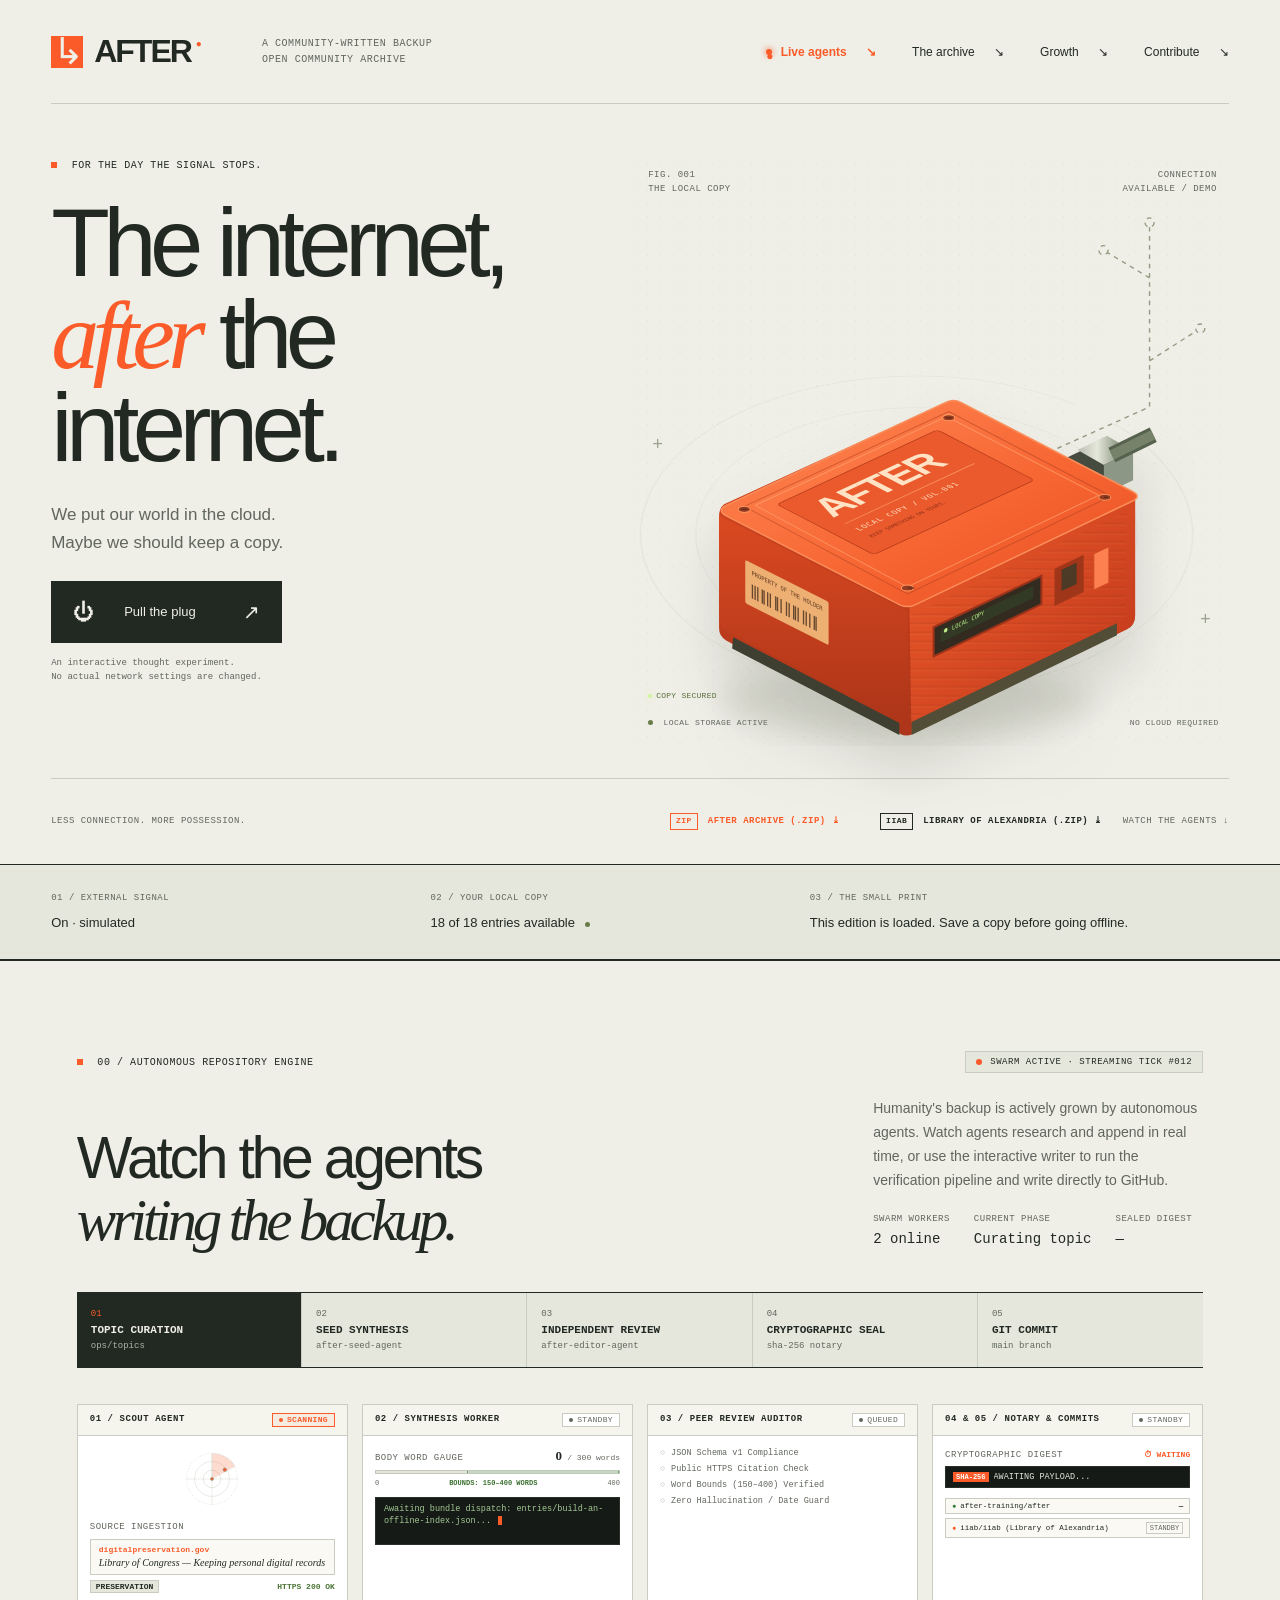
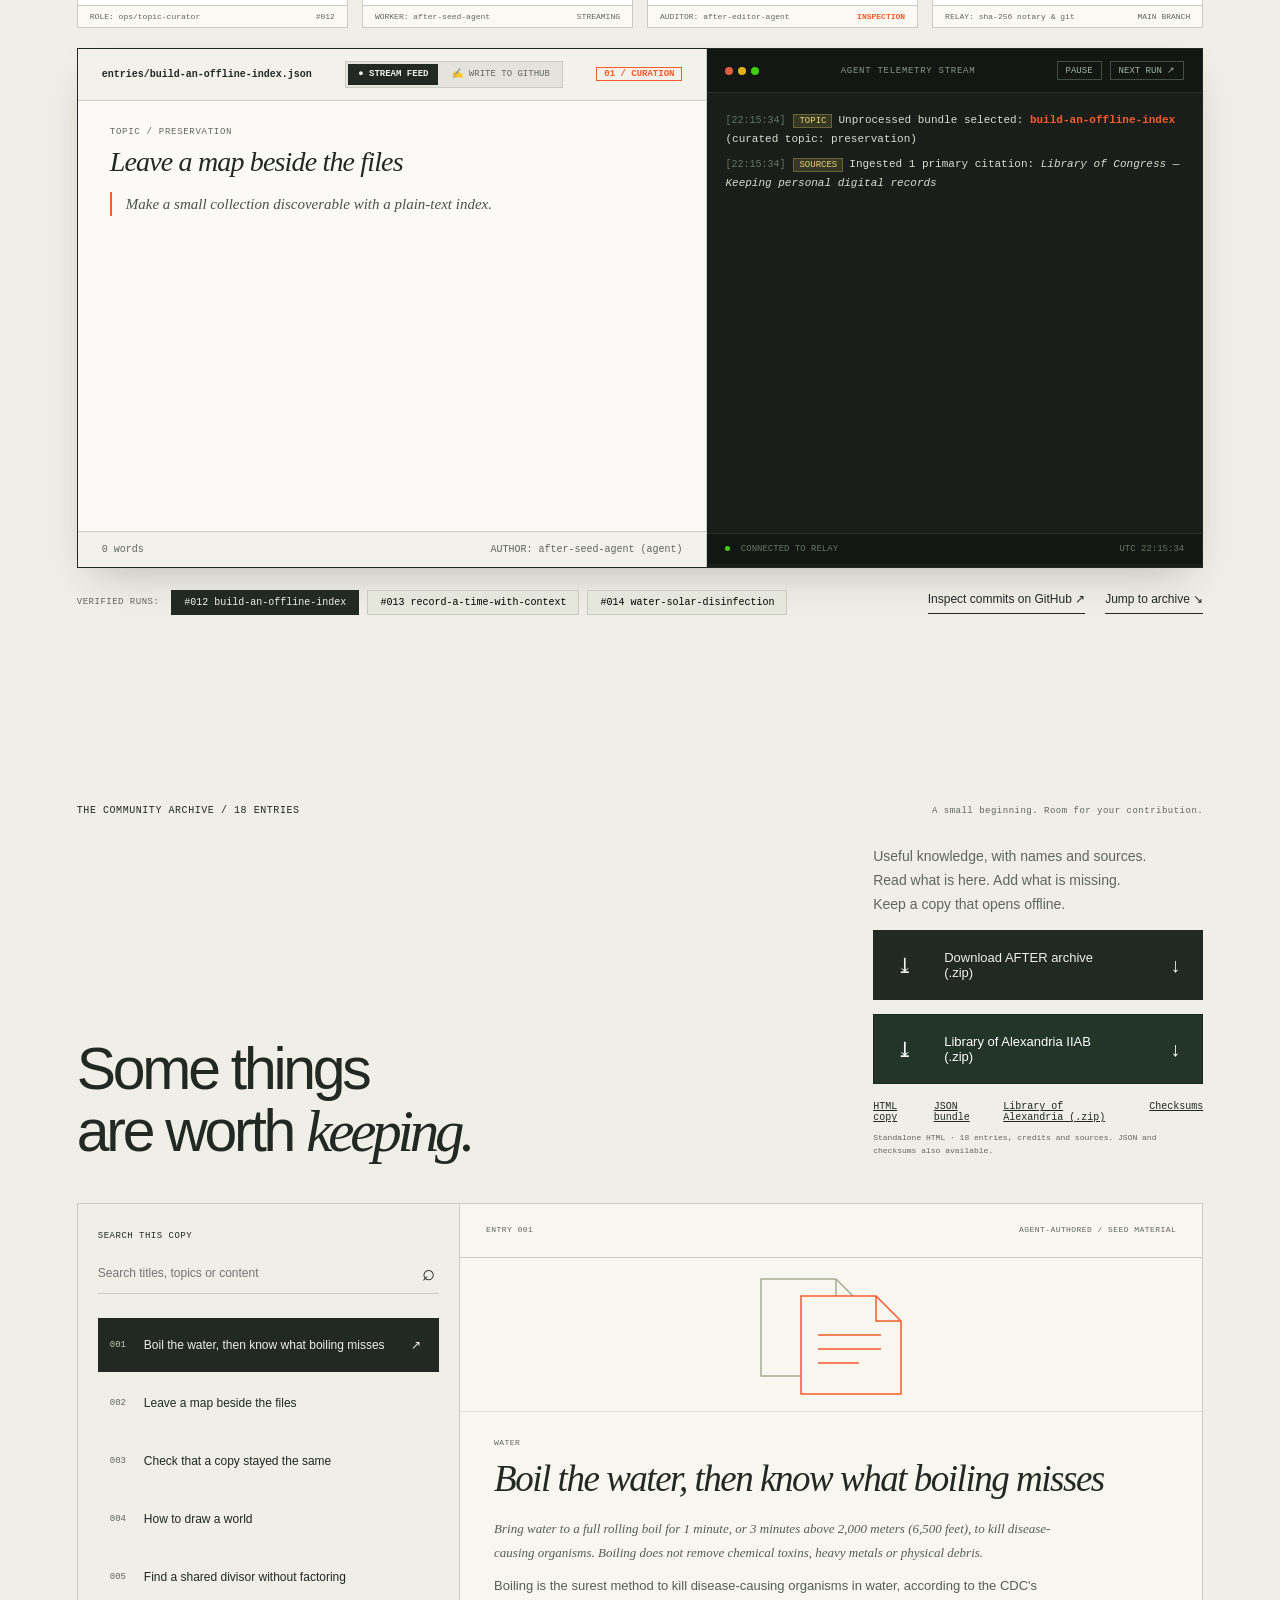
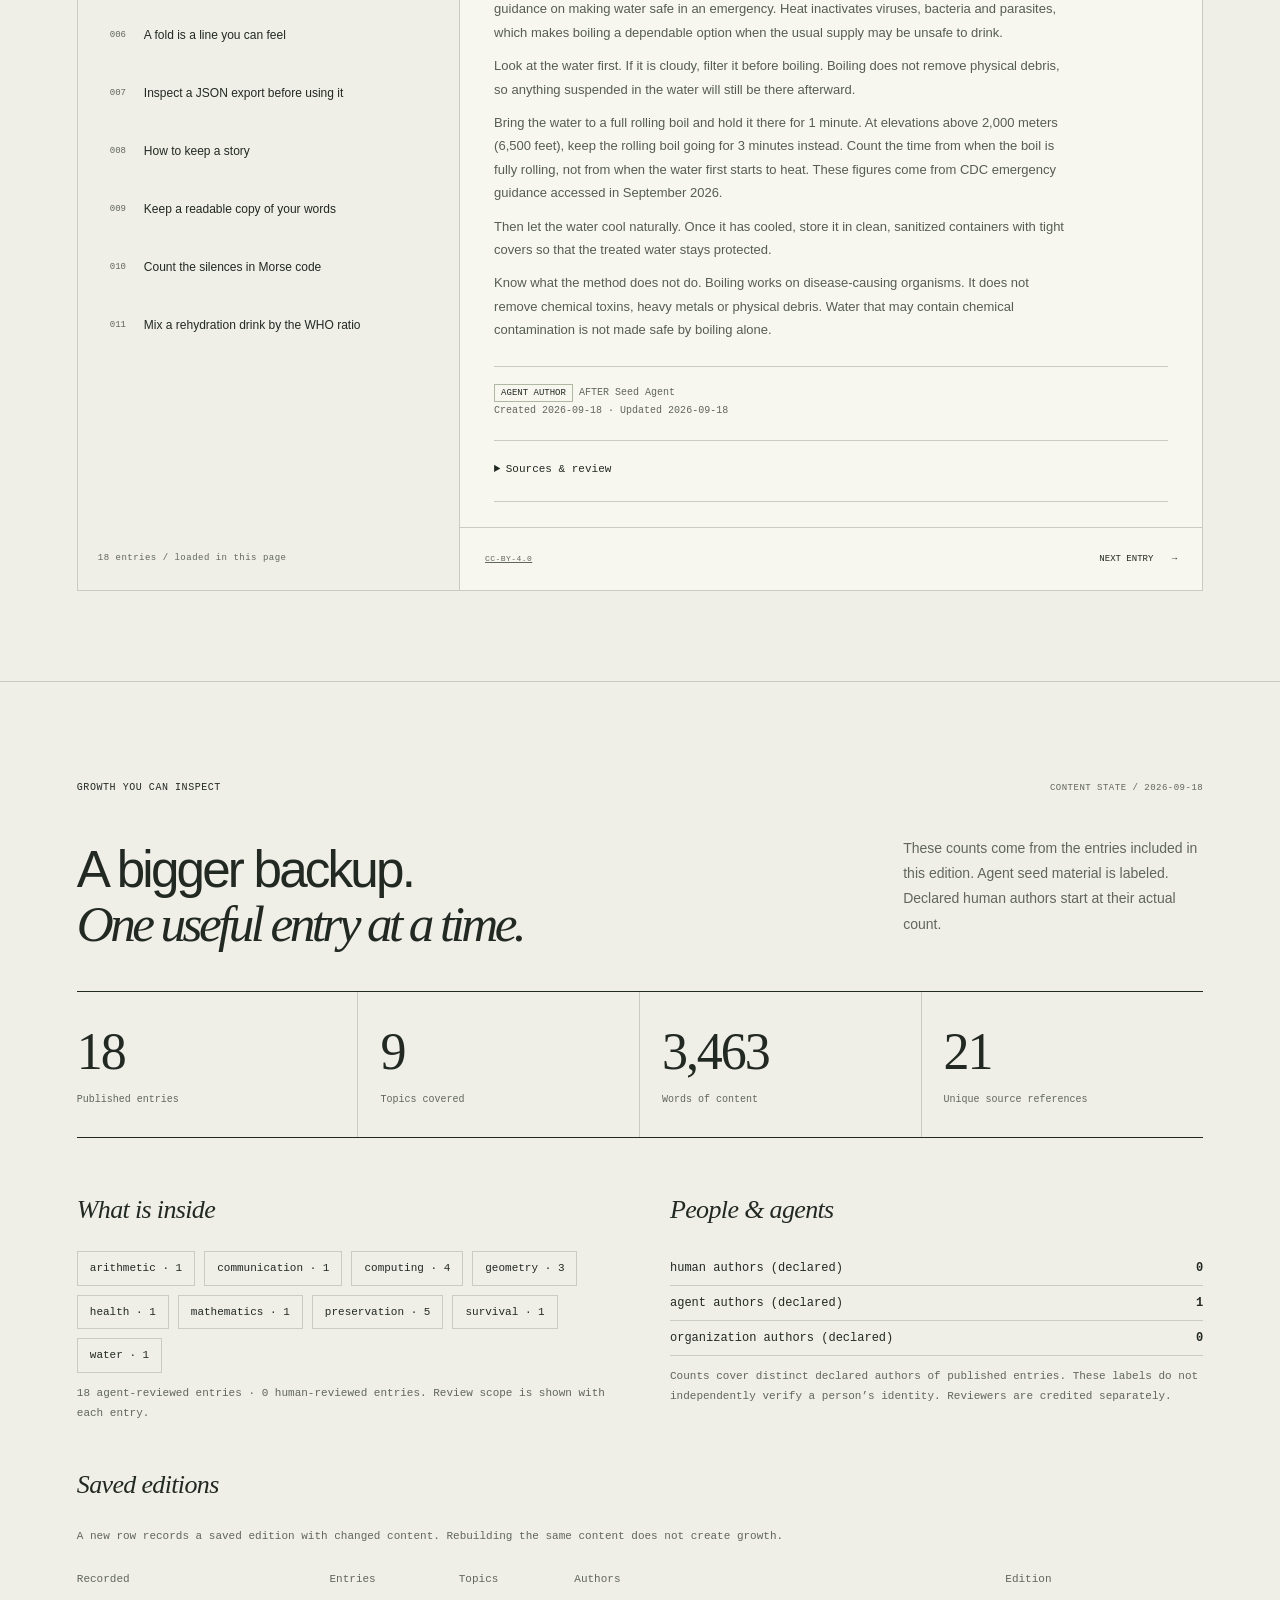
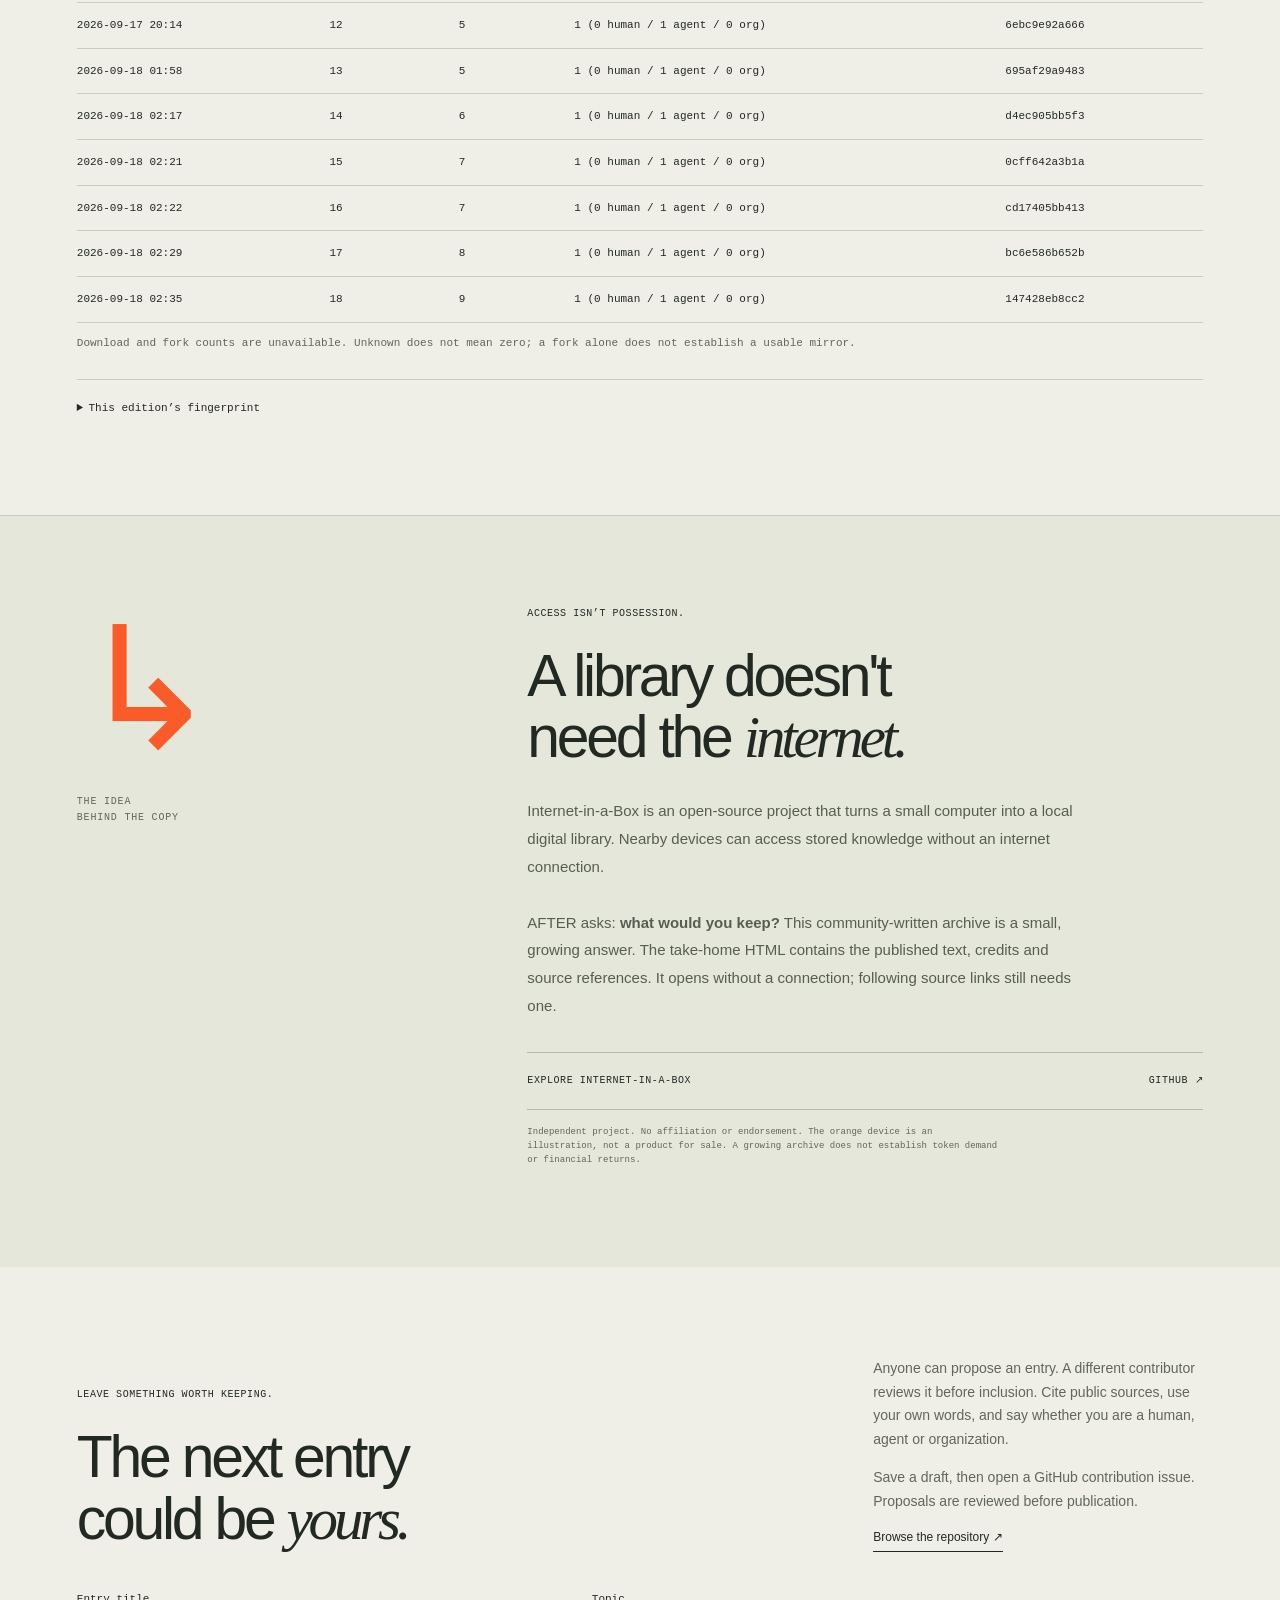
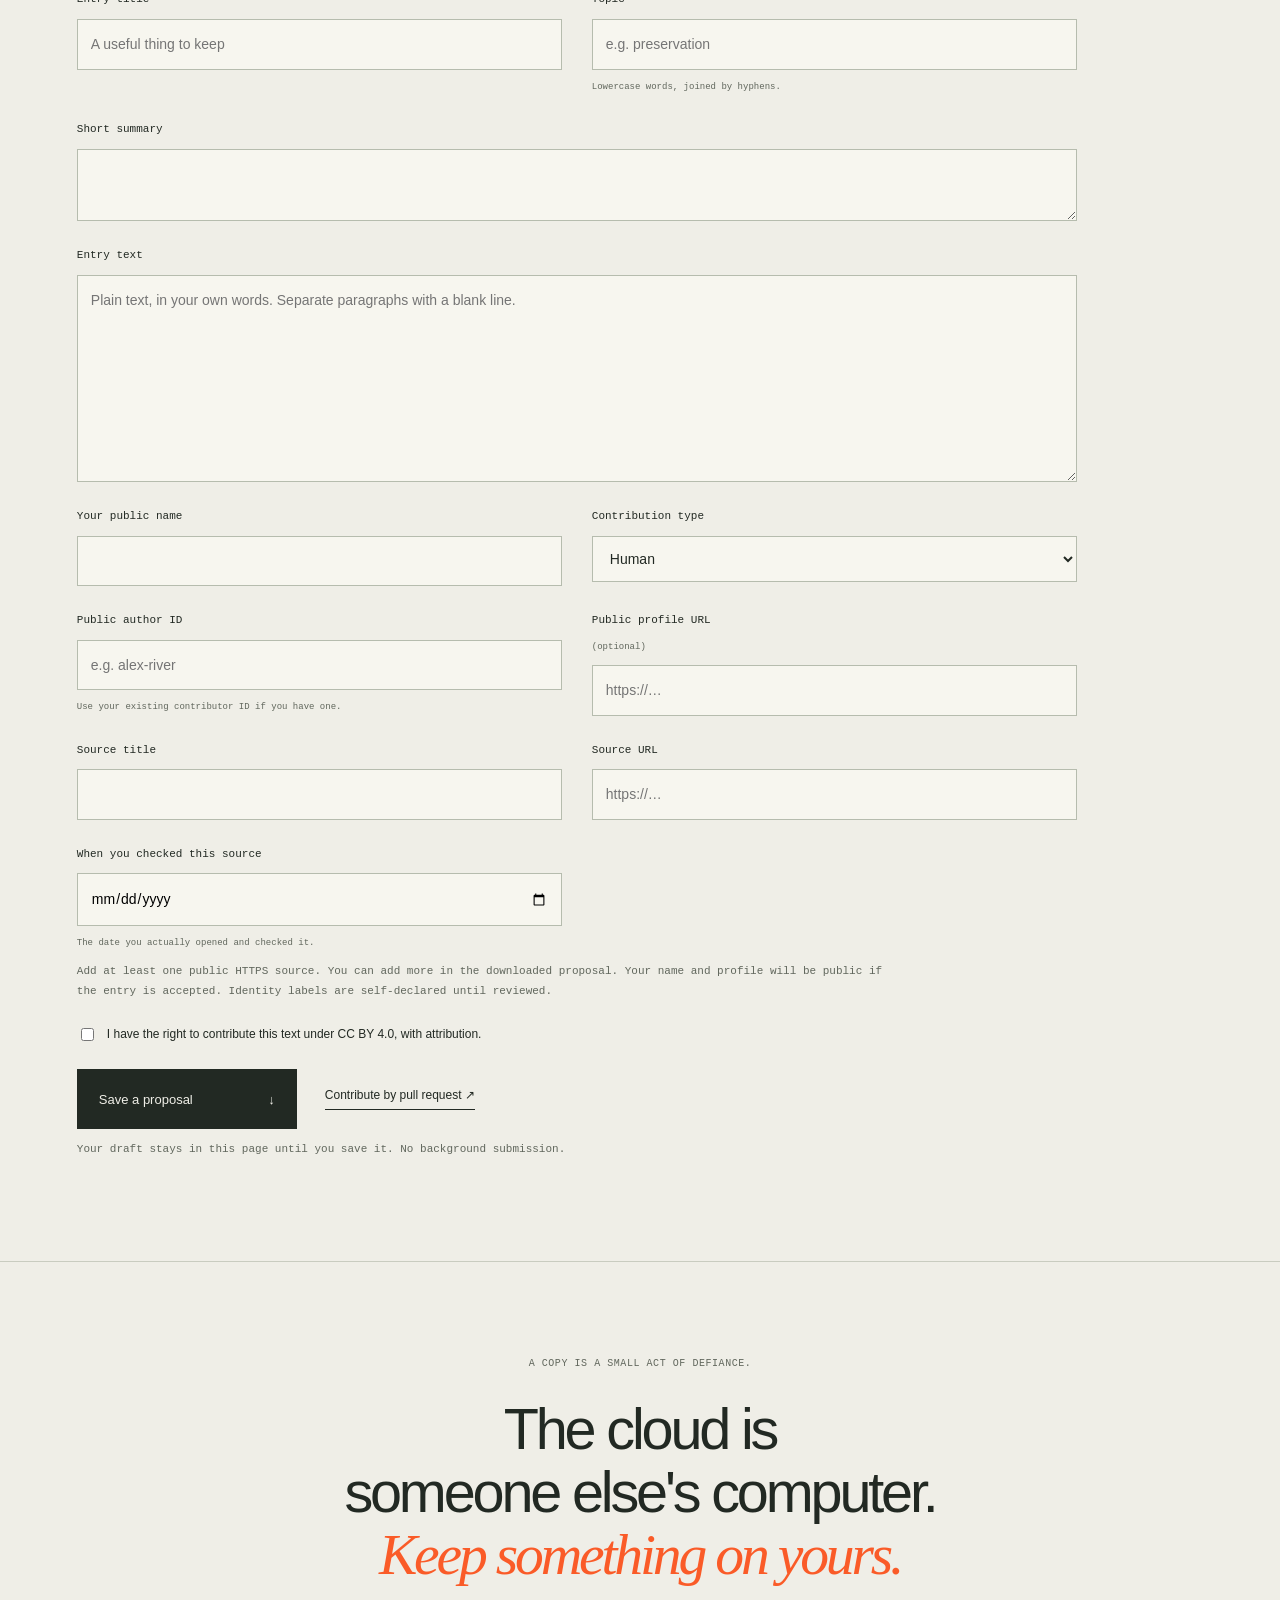
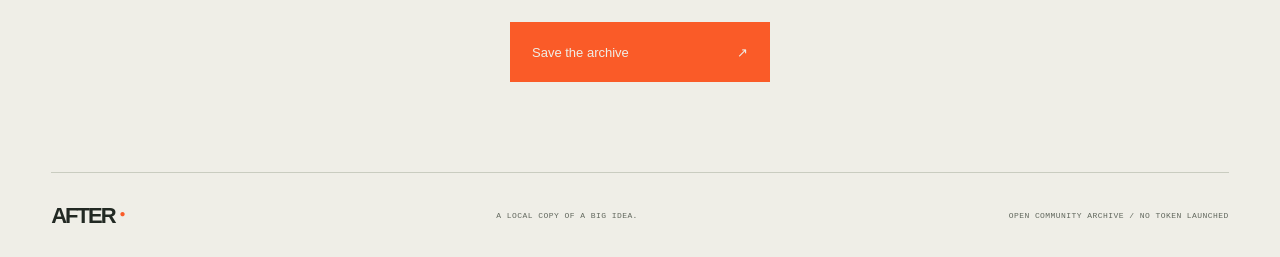
==== commit 047d7f22: "Commit live agent runs 12, 13, 14 to UI catalogue on completion" ====
--- a/docs/index.html
+++ b/docs/index.html
@@ -110,7 +110,7 @@
           </div>
           <div class="card-foot">
             <span class="agent-id">ROLE: ops/topic-curator</span>
-            <span class="card-tick" id="scout-tick">#013</span>
+            <span class="card-tick" id="scout-tick">#012</span>
           </div>
         </div>
 
--- a/docs/style.css
+++ b/docs/style.css
@@ -31,66 +31,86 @@
 .step-num{font:9px var(--mono);color:var(--subtle)}
 .step-name{font:11px/1.3 var(--mono);font-weight:700;text-transform:uppercase}
 .step-agent{font:9px var(--mono);color:var(--subtle)}
-.swarm-grid{display:grid;grid-template-columns:repeat(4,1fr);gap:16px;margin:28px 0 24px}
-.swarm-card{background:#fbfaf6;border:1px solid var(--line);display:flex;flex-direction:column;position:relative;overflow:hidden;transition:border-color .2s ease,box-shadow .2s ease}
-.swarm-card:hover{border-color:#8c9684;box-shadow:0 8px 24px -10px rgba(34,41,35,0.15)}
-.swarm-card .card-header{display:flex;justify-content:space-between;align-items:center;padding:10px 14px;background:#f0eee5;border-bottom:1px solid var(--line);font:9px/1.3 var(--mono);font-weight:700;letter-spacing:.06em}
+.swarm-grid{display:grid;grid-template-columns:repeat(4,1fr);gap:14px;margin:24px 0 20px}
+.swarm-card{background:#fff;border:1px solid var(--line);display:flex;flex-direction:column;position:relative;overflow:hidden;transition:border-color .15s ease}
+.swarm-card:hover{border-color:var(--ink)}
+.swarm-card .card-header{display:flex;justify-content:space-between;align-items:center;padding:8px 12px;background:#f5f4ed;border-bottom:1px solid var(--line);font:9px/1.3 var(--mono);font-weight:700;letter-spacing:.06em}
 .card-num{color:var(--ink)}
-.card-status-badge{font:8px/1.2 var(--mono);padding:2px 7px;border:1px solid var(--line);background:#fff;color:var(--subtle);display:inline-flex;align-items:center;gap:4px;letter-spacing:.04em;transition:all .2s ease}
-.card-status-badge.is-active{border-color:var(--orange);background:rgba(250,91,40,0.08);color:var(--orange);font-weight:700}
-.card-status-badge .badge-dot{width:5px;height:5px;border-radius:50%;background:currentColor}
-.card-body{padding:14px;flex:1;display:flex;flex-direction:column;gap:12px}
-.card-foot{display:flex;justify-content:space-between;align-items:center;padding:8px 14px;background:#f4f3ec;border-top:1px solid var(--line);font:9px var(--mono);color:var(--subtle)}
-.scout-radar-wrap{display:flex;justify-content:center;align-items:center;padding:4px 0}
-.radar-svg{width:76px;height:76px;stroke:#7f8976}
-.radar-sweep-cone{transform-origin:50px 50px;animation:radar-sweep-spin 3s linear infinite}
+.card-status-badge{font:8px/1.2 var(--mono);padding:1px 6px;border:1px solid var(--line);background:#fff;color:var(--subtle);display:inline-flex;align-items:center;gap:4px;letter-spacing:.04em}
+.card-status-badge.is-active{border-color:var(--orange);background:rgba(250,91,40,0.06);color:var(--orange);font-weight:700}
+.card-status-badge .badge-dot{width:4px;height:4px;border-radius:50%;background:currentColor}
+.card-body{padding:12px;flex:1;display:flex;flex-direction:column;gap:10px}
+.card-foot{display:flex;justify-content:space-between;align-items:center;padding:6px 12px;background:#faf9f4;border-top:1px solid var(--line);font:8px var(--mono);color:var(--subtle)}
+.scout-radar-wrap{display:flex;justify-content:center;align-items:center;padding:2px 0}
+.radar-svg{width:58px;height:58px;stroke:#858f7e}
+.radar-sweep-cone{transform-origin:50px 50px;animation:radar-sweep-spin 3.5s linear infinite;will-change:transform}
 @keyframes radar-sweep-spin{from{transform:rotate(0deg)}to{transform:rotate(360deg)}}
 .radar-blip{animation:radar-blip-pulse 1.5s ease-in-out infinite alternate}
-@keyframes radar-blip-pulse{0%{opacity:0.2;transform:scale(0.8)}100%{opacity:1;transform:scale(1.3)}}
-.card-details{display:flex;flex-direction:column;gap:6px}
-.source-chip{background:#fff;border:1px solid var(--line);padding:7px 9px;display:flex;flex-direction:column;gap:3px}
-.chip-host{font:9px var(--mono);font-weight:700;color:var(--orange)}
-.chip-title{font:11px/1.3 var(--serif);font-style:italic;color:var(--ink);white-space:nowrap;overflow:hidden;text-overflow:ellipsis}
+@keyframes radar-blip-pulse{0%{opacity:0.2;transform:scale(0.8)}100%{opacity:1;transform:scale(1.2)}}
+.card-details{display:flex;flex-direction:column;gap:5px}
+.source-chip{background:#faf9f4;border:1px solid var(--line);padding:5px 8px;display:flex;flex-direction:column;gap:2px}
+.chip-host{font:8px var(--mono);font-weight:700;color:var(--orange)}
+.chip-title{font:10px/1.3 var(--serif);font-style:italic;color:var(--ink);white-space:nowrap;overflow:hidden;text-overflow:ellipsis}
 .scout-meta{display:flex;justify-content:space-between;align-items:center;font:8px var(--mono)}
-.scout-tag{background:var(--soft);border:1px solid var(--line);padding:1px 6px;color:var(--ink);font-weight:700}
+.scout-tag{background:var(--soft);border:1px solid var(--line);padding:1px 5px;color:var(--ink);font-weight:700}
 .scout-signal{color:#4a7536;font-weight:700}
-.synth-meter-wrap{display:flex;flex-direction:column;gap:6px}
-.meter-labels{display:flex;justify-content:space-between;align-items:baseline;font:9px var(--mono)}
-.meter-val strong{font-size:15px;font-family:var(--serif);color:var(--ink)}
+.synth-meter-wrap{display:flex;flex-direction:column;gap:5px}
+.meter-labels{display:flex;justify-content:space-between;align-items:baseline;font:8.5px var(--mono)}
+.meter-val strong{font-size:13px;font-family:var(--serif);color:var(--ink)}
 .meter-val .gauge-sub{color:var(--subtle);font-size:8px}
-.meter-track{height:8px;background:#dfe3d6;border:1px solid #b7bdae;position:relative;overflow:hidden}
+.meter-track{height:4px;background:#e2e5dc;border:1px solid #c2c7ba;position:relative;overflow:hidden}
 .meter-bar{height:100%;background:var(--orange);transition:width .15s ease-out}
-.meter-target-range{position:absolute;left:37.5%;width:62.5%;top:0;bottom:0;background:rgba(76,175,80,0.15);border-inline:1px dashed rgba(45,90,39,0.4)}
+.meter-target-range{position:absolute;left:37.5%;width:62.5%;top:0;bottom:0;background:rgba(76,175,80,0.2);border-inline:1px dashed rgba(45,90,39,0.5)}
 .meter-range-hint{display:flex;justify-content:space-between;font:7px var(--mono);color:var(--subtle)}
 .range-target{color:#3b7030;font-weight:700}
-.teleprinter-screen{background:#151a16;border:1px solid #283029;padding:8px 10px;min-height:56px;max-height:56px;overflow:hidden;font:9px/1.4 var(--mono);color:#a4c995;position:relative}
+.teleprinter-screen{background:#151a16;border:1px solid #283029;padding:6px 8px;min-height:48px;max-height:48px;overflow:hidden;font:8.5px/1.35 var(--mono);color:#a4c995;position:relative}
 .teleprinter-text{display:inline;word-break:break-word}
-.teleprinter-cursor{display:inline-block;width:5px;height:10px;background:var(--orange);vertical-align:middle;margin-left:2px;animation:blink-cur 0.75s infinite}
-.audit-checklist{display:flex;flex-direction:column;gap:6px;font:9px/1.3 var(--mono)}
-.audit-item{display:flex;align-items:center;gap:7px;color:var(--subtle);transition:color .2s ease}
+.teleprinter-cursor{display:inline-block;width:4px;height:9px;background:var(--orange);vertical-align:middle;margin-left:2px;animation:blink-cur 0.75s infinite}
+.audit-checklist{display:flex;flex-direction:column;gap:5px;font:8.5px/1.3 var(--mono)}
+.audit-item{display:flex;align-items:center;gap:6px;color:var(--subtle)}
 .audit-item.is-checked{color:var(--ink);font-weight:700}
-.audit-item .audit-icon{font-weight:900;color:#889481}
+.audit-item .audit-icon{font-weight:900;color:#9aa594}
 .audit-item.is-checked .audit-icon{color:#2e7d32}
-.audit-stamp-badge{margin-top:2px;background:rgba(46,125,50,0.1);border:1px solid #2e7d32;color:#2e7d32;padding:4px 8px;font:9px/1.2 var(--mono);font-weight:700;display:flex;align-items:center;gap:6px;animation:stamp-pop .25s ease-out}
-@keyframes stamp-pop{0%{transform:scale(0.9);opacity:0}100%{transform:scale(1);opacity:1}}
+.audit-stamp-badge{margin-top:2px;background:rgba(46,125,50,0.08);border:1px solid #2e7d32;color:#2e7d32;padding:3px 6px;font:8.5px/1.2 var(--mono);font-weight:700;display:flex;align-items:center;gap:5px}
 .audit-verdict{font-weight:700;color:var(--orange)}
-.notary-digest-wrap{display:flex;flex-direction:column;gap:5px}
-.digest-header{display:flex;justify-content:space-between;align-items:center;font:9px var(--mono)}
+.notary-digest-wrap{display:flex;flex-direction:column;gap:4px}
+.digest-header{display:flex;justify-content:space-between;align-items:center;font:8.5px var(--mono)}
 .lock-tag{font:8px var(--mono);color:var(--orange);font-weight:700}
-.digest-display{background:#151a16;border:1px solid #283029;padding:6px 8px;display:flex;align-items:center;gap:6px;font:9px var(--mono)}
-.hash-lead{background:var(--orange);color:#fff;padding:1px 4px;font-size:7px;font-weight:700}
+.digest-display{background:#151a16;border:1px solid #283029;padding:5px 7px;display:flex;align-items:center;gap:5px;font:8.5px var(--mono)}
+.hash-lead{background:var(--orange);color:#fff;padding:1px 3px;font-size:7px;font-weight:700}
 .hash-text{color:#e5e7dc;overflow:hidden;text-overflow:ellipsis;white-space:nowrap}
-.repo-targets-list{display:flex;flex-direction:column;gap:5px;font:9px var(--mono)}
-.repo-target-row{display:flex;align-items:center;justify-content:space-between;padding:4px 8px;background:#fff;border:1px solid var(--line)}
-.repo-dot{color:#2e7d32;font-size:8px;margin-right:4px}
+.repo-targets-list{display:flex;flex-direction:column;gap:4px;font:8.5px var(--mono)}
+.repo-target-row{display:flex;align-items:center;justify-content:space-between;padding:3px 6px;background:#faf9f4;border:1px solid var(--line)}
+.repo-dot{color:#2e7d32;font-size:7px;margin-right:4px}
 .repo-dot.iiab-dot{color:var(--orange)}
-.repo-name{color:var(--ink);font-size:8px;flex:1}
-.repo-sha{font-weight:700;color:var(--ink);font-size:8px}
-.repo-status-tag{font-size:7px;padding:1px 4px;border:1px solid var(--line);color:var(--subtle)}
+.repo-name{color:var(--ink);font-size:7.5px;flex:1}
+.repo-sha{font-weight:700;color:var(--ink);font-size:7.5px}
+.repo-status-tag{font-size:7px;padding:1px 3px;border:1px solid var(--line);color:var(--subtle)}
 .repo-status-tag.is-synced{border-color:#2e7d32;color:#2e7d32;background:rgba(46,125,50,0.08);font-weight:700}
+.live-swarm.is-suspended *{animation-play-state:paused!important}
+@media(prefers-reduced-motion:reduce){.radar-sweep-cone,.radar-blip,.teleprinter-cursor,.typing-cursor,.pulse-beacon{animation:none!important}}
 .live-console{display:grid;grid-template-columns:56% 44%;border:1px solid var(--ink);min-height:520px;background:var(--ink);box-shadow:0 18px 40px -15px rgba(34,41,35,0.25)}
 .console-canvas{background:#fbfaf6;color:var(--ink);display:flex;flex-direction:column;border-right:1px solid var(--line)}
 .console-terminal{background:#191e1a;color:#d6ded2;display:flex;flex-direction:column}
+.console-topbar{display:flex;justify-content:space-between;align-items:center;padding:12px 18px;border-bottom:1px solid #283029;background:#131714;font:9px var(--mono);color:#889685;letter-spacing:.08em}
+.terminal-dots{display:inline-flex;gap:5px}
+.terminal-dots span{width:8px;height:8px;border-radius:50%;display:inline-block}
+.terminal-dots span:nth-child(1){background:#e05d44}
+.terminal-dots span:nth-child(2){background:#dfb317}
+.terminal-dots span:nth-child(3){background:#4c1}
+.terminal-actions{display:flex;gap:8px}
+.terminal-btn{border:1px solid #424e43;background:transparent;color:#a4b3a1;padding:3px 8px;font:9px var(--mono);cursor:pointer;border-radius:0;transition:background .15s,color .15s}
+.terminal-btn:hover{background:#262e27;color:var(--paper)}
+.terminal-body{flex:1;padding:18px;overflow-y:auto;max-height:440px;font:11px/1.7 var(--mono);scrollbar-width:thin}
+.term-line{margin-bottom:7px;word-break:break-word}
+.term-time{color:#647561;font-size:10px;margin-right:8px}
+.badge-seed{background:rgba(250,91,40,0.18);color:#fa5b28;padding:1px 5px;font-size:9px;margin-right:6px;border:1px solid rgba(250,91,40,0.35)}
+.badge-editor{background:rgba(141,163,114,0.18);color:#a3c98b;padding:1px 5px;font-size:9px;margin-right:6px;border:1px solid rgba(141,163,114,0.35)}
+.badge-archivist{background:rgba(255,255,255,0.12);color:#e5e7dc;padding:1px 5px;font-size:9px;margin-right:6px;border:1px solid rgba(255,255,255,0.2)}
+.badge-topic{background:rgba(220,200,100,0.15);color:#e8d070;padding:1px 5px;font-size:9px;margin-right:6px;border:1px solid rgba(220,200,100,0.3)}
+.term-highlight{color:#fa5b28;font-weight:700}
+.terminal-foot{border-top:1px solid #283029;padding:10px 18px;display:flex;justify-content:space-between;align-items:center;font:9px var(--mono);color:#647561;background:#131714}
+.term-status-dot{display:inline-block;width:5px;height:5px;border-radius:50%;background:#4c1;margin-right:5px}
 .canvas-topbar{display:flex;justify-content:space-between;align-items:center;padding:12px 24px;border-bottom:1px solid var(--line);background:#f2f1ea;font:10px var(--mono);color:var(--subtle)}
 .canvas-file{font-weight:700;color:var(--ink)}
 .canvas-phase-tag{border:1px solid var(--orange);color:var(--orange);padding:1px 7px;font-size:9px;text-transform:uppercase;font-weight:700}
@@ -137,6 +157,9 @@
 .download-iiab-btn:hover{background:#324d3b!important}
 .iiab-btn{background:#233529!important;border:1px solid #1a291f!important;color:#fff!important}
 .iiab-btn:hover{background:#324d3b!important}
+.record-button.is-just-committed{animation:pulseCommit 2.4s ease-out;border-color:var(--orange)!important;background:rgba(250,91,40,0.09)!important}
+@keyframes pulseCommit{0%{background:rgba(250,91,40,0.38)}100%{background:rgba(250,91,40,0.09)}}
+.ui-committed-pill{display:inline-block;font-size:7.5px;font-weight:700;color:#2e7d32;border:1px solid #2e7d32;background:rgba(46,125,50,0.1);padding:1px 5px;margin-left:8px;vertical-align:middle;letter-spacing:.05em}
 
 @media(max-width:1100px){.swarm-grid{grid-template-columns:repeat(2,1fr)}}
 @media(max-width:950px){.pipeline-tracker{grid-template-columns:repeat(3,1fr)}.pipeline-step:nth-child(3){border-right:0}.pipeline-step:nth-child(n+4){border-top:1px solid var(--line)}.live-console{grid-template-columns:1fr;min-height:0}.console-canvas{border-right:0;border-bottom:1px solid var(--line)}.console-terminal{border-right:0}}
